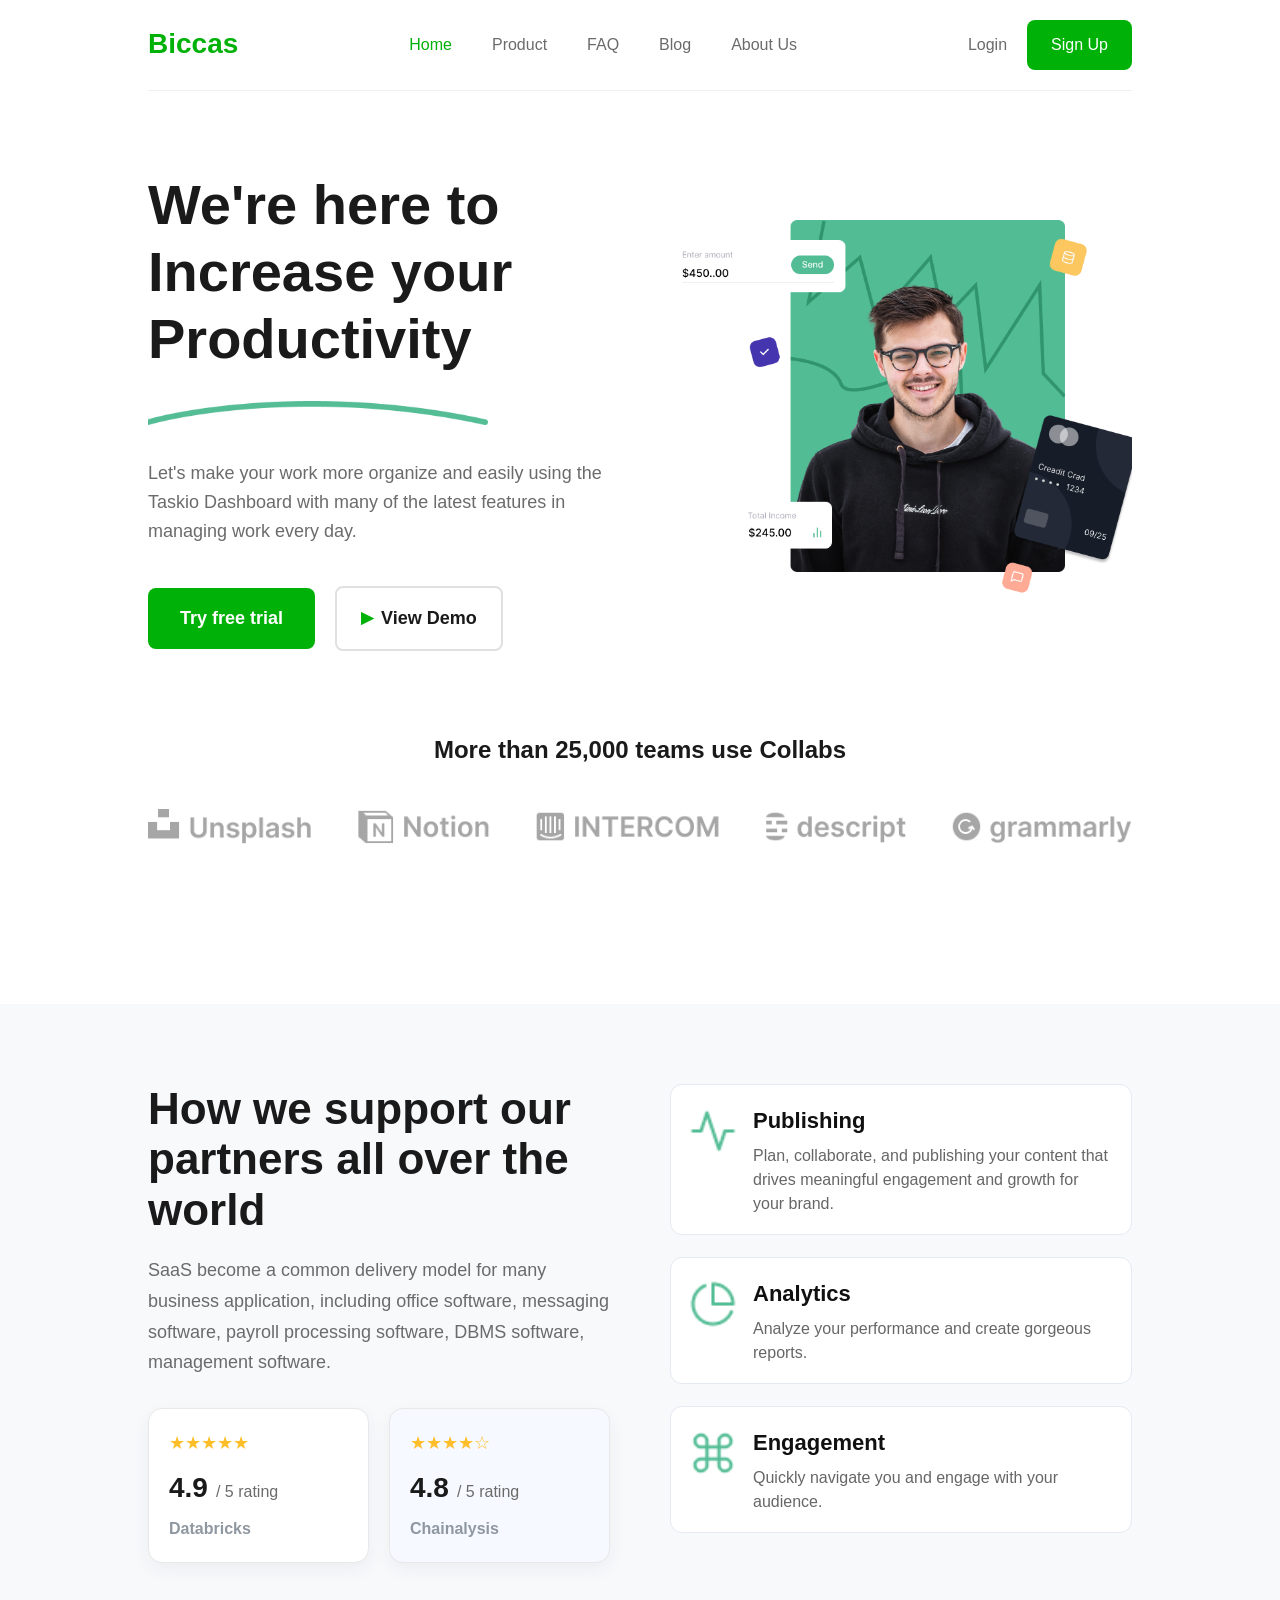
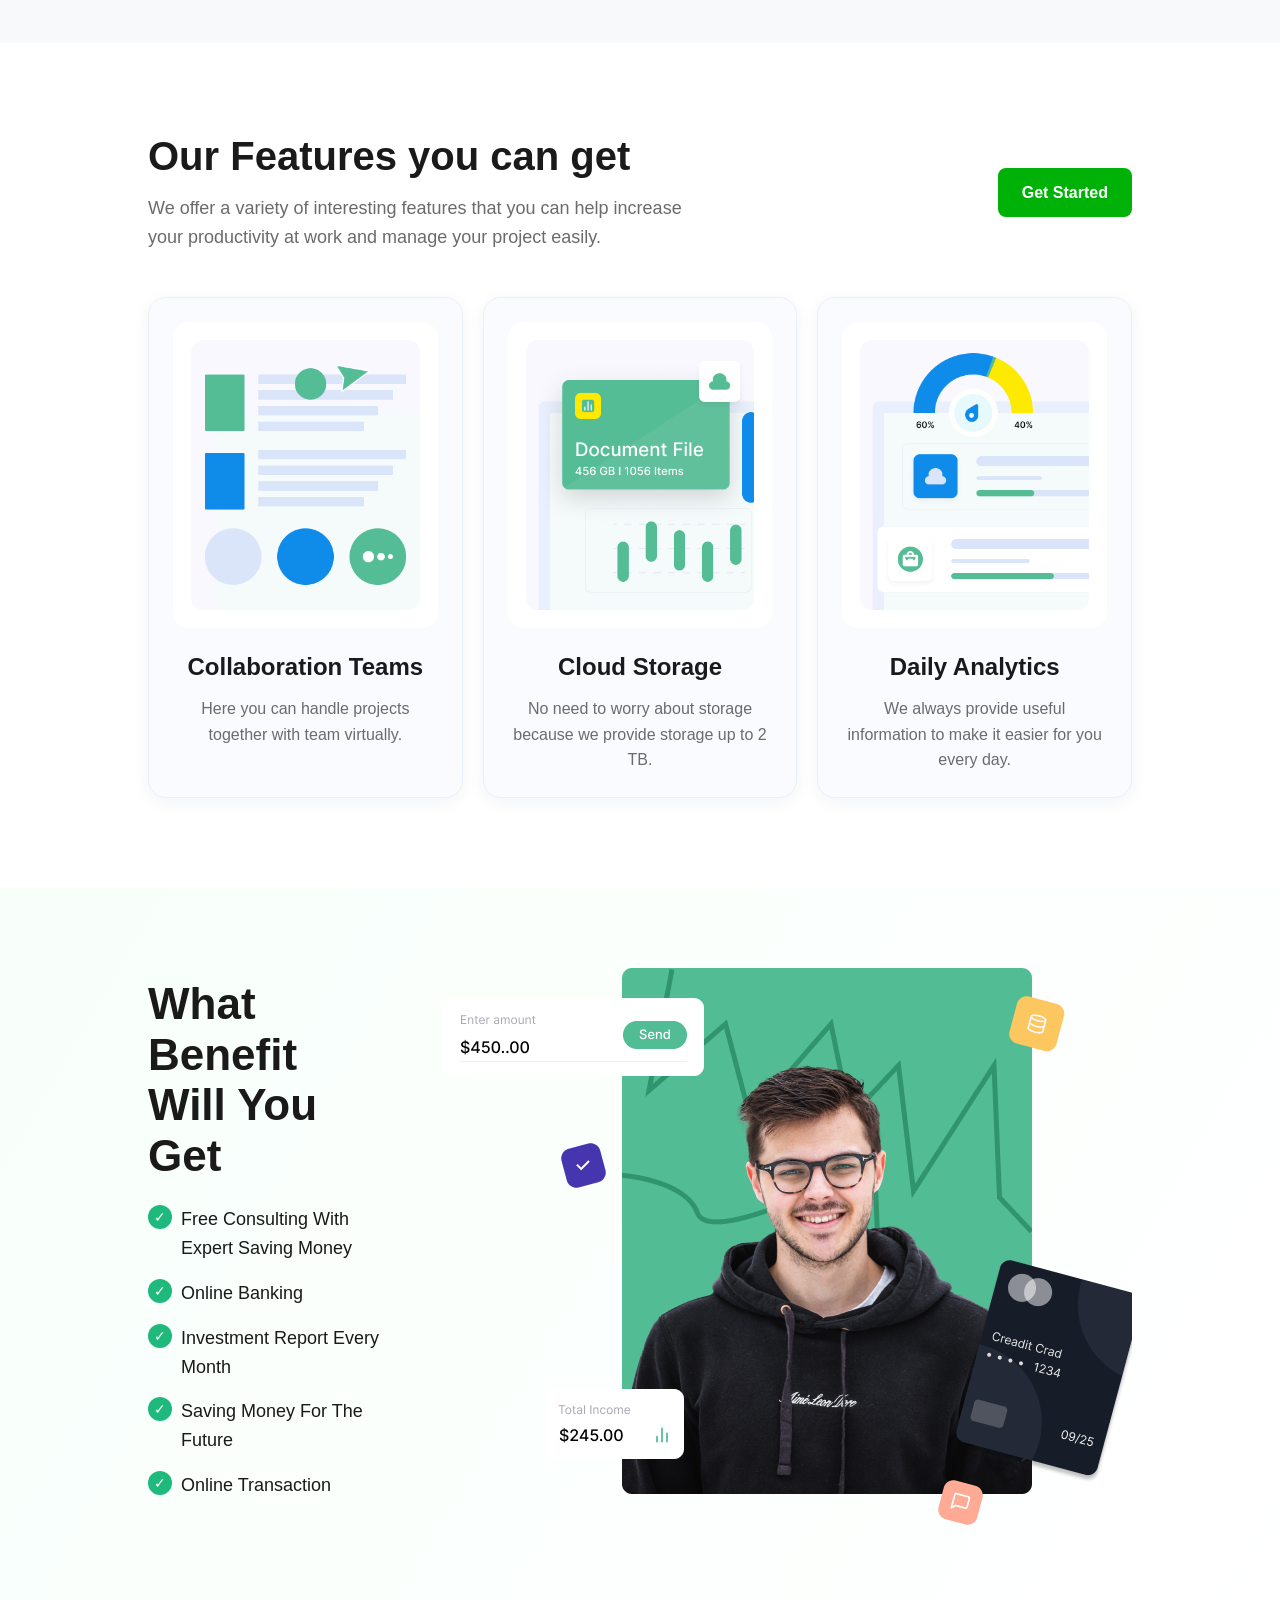
==== day2/index.html @ fb88fa59 "benefits section" ====
<!DOCTYPE html>
<html lang="en">
<head>
    <meta charset="UTF-8">
    <meta name="viewport" content="width=device-width, initial-scale=1.0">
    <title>Biccas - Increase your Productivity</title>
    <link rel="stylesheet" href="styles.css">
    <link rel="icon" type="image/x-icon" href="images/favicon.png">
</head>
<body>
    <div class="container">
        <header class="header">
                <div class="nav-container">
                    <div class="logo">
                        <span class="logo-text">Biccas</span>
                    </div>
                    <nav class="nav-menu">
                        <a href="#" class="nav-link active">Home</a>
                        <a href="#" class="nav-link">Product</a>
                        <a href="#" class="nav-link">FAQ</a>
                        <a href="#" class="nav-link">Blog</a>
                        <a href="#" class="nav-link">About Us</a>
                    </nav>
                    <div class="nav-actions">
                        <a href="#" class="btn-login">Login</a>
                        <a href="#" class="btn-signup">Sign Up</a>
                    </div>
                </div>
        </header>

        <section class="hero">
                <div class="hero-content">
                    <div class="hero-left">
                        <h1>
                            We're here to Increase your Productivity
                            <img src="images/line.png" alt="Curved line" class="curved-line">
                        </h1>
                        <p>Let's make your work more organize and easily using the Taskio Dashboard with many of the latest features in managing work every day.</p>
                        
                        <div class="hero-actions">
                            <a href="#" class="btn-primary">Try free trial</a>
                            <a href="#" class="btn-secondary">
                                <span class="play-icon">▶</span>
                                View Demo
                            </a>
                        </div>
                    </div>
                    <div class="hero-right">
                        <div class="hero-illustration">
                            <img src="images/card.png" alt="Dashboard illustration" class="main-illustration">
                        </div>
                    </div>
                </div>

                <div class="collabs">
                    <h2 class="logos-title">More than 25,000 teams use Collabs</h2>
                    <img src="images/Logos.png" alt="Unsplash">
                </div>
        </section>
    </div>

    <section class="support">

        <div class="container">
             
            <div class="support-content">
                <div class="support-left">
                    <h2>How we support our partners all over the world</h2>
                    <p>SaaS become a common delivery model for many business application, including office software, messaging software, payroll processing software, DBMS software, management software.</p>

                    <div class="support-ratings">
                        <div class="rating-card">
                            <div class="rating-stars">★★★★★</div>
                            <div class="rating-info">
                                <span class="rating-score">4.9</span>
                                <span class="rating-text">/ 5 rating</span>
                            </div>
                            <div class="rating-company">databricks</div>
                        </div>
                        <div class="rating-card rating-card-secondary">
                            <div class="rating-stars">★★★★☆</div>
                            <div class="rating-info">
                                <span class="rating-score">4.8</span>
                                <span class="rating-text">/ 5 rating</span>
                            </div>
                            <div class="rating-company">Chainalysis</div>
                        </div>
                    </div>
                </div>
                <div class="support-right">
                    <div class="feature-item">
                        <img src="images/publishing.png" alt="Publishing icon" class="feature-icon">
                        <div>
                            <h3>Publishing</h3>
                            <p>Plan, collaborate, and publishing your content that drives meaningful engagement and growth for your brand.</p>
                        </div>
                    </div>
                    <div class="feature-item">
                        <img src="images/analytics.png" alt="Analytics icon" class="feature-icon">
                        <div>
                            <h3>Analytics</h3>
                            <p>Analyze your performance and create gorgeous reports.</p>
                        </div>
                    </div>
                    <div class="feature-item">
                        <img src="images/engagement.png" alt="Engagement icon" class="feature-icon">
                        <div>
                            <h3>Engagement</h3>
                            <p>Quickly navigate you and engage with your audience.</p>
                        </div>
                    </div>
                </div>
            </div>

        </div>
    </section>

    <section class="features">
        <div class="container">
            <div class="features-header">
                <div>
                    <h2>Our Features you can get</h2>
                    <p>We offer a variety of interesting features that you can help increase your productivity at work and manage your project easily.</p>
                </div>
                <a href="#" class="btn-primary btn-small">Get Started</a>
            </div>

            <div class="features-grid">
                <div class="feature-card">
                    <div class="feature-image">
                        <img src="images/collaboration-teams.png" alt="Collaboration Teams" />
                    </div>
                    <h3>Collaboration Teams</h3>
                    <p>Here you can handle projects together with team virtually.</p>
                </div>
                <div class="feature-card">
                    <div class="feature-image">
                        <img src="images/cloud-storage.png" alt="Cloud Storage" />
                    </div>
                    <h3>Cloud Storage</h3>
                    <p>No need to worry about storage because we provide storage up to 2 TB.</p>
                </div>
                <div class="feature-card">
                    <div class="feature-image">
                        <img src="images/daily-analytics.png" alt="Daily Analytics" />
                    </div>
                    <h3>Daily Analytics</h3>
                    <p>We always provide useful information to make it easier for you every day.</p>
                </div>
            </div>
        </div>
    </section>

    <section class="benefits">
        <div class="container">
            <div class="benefits-content">
                <div class="benefits-left">
                    <h2>What Benefit Will You Get</h2>
                    <ul class="benefits-list">
                        <li>Free Consulting With Expert Saving Money</li>
                        <li>Online Banking</li>
                        <li>Investment Report Every Month</li>
                        <li>Saving Money For The Future</li>
                        <li>Online Transaction</li>
                    </ul>
                </div>
                
                <img class="main-illustration" src="images/card.png" alt="Benefit image card" class="benefits-image">
                
                <!-- <div class="benefits-right">
                    <div class="benefits-image-wrap">
                        <div class="chip chip-profile">
                            <span class="chip-avatar"></span>
                            <div>
                                <strong>Amanda Young</strong>
                                <small>Expert Saving Money</small>
                            </div>
                        </div>
                        <div class="chip chip-income">
                            <div>
                                <small>Total Income</small>
                                <strong>$245.00</strong>
                            </div>
                        </div>
                        <div class="chip chip-status">
                            <span>✓</span> Money Transfer Successfull
                        </div>
                    </div>
                </div> -->
            </div>
        </div>
    </section>

</body>
</html>
---- day2/styles.css ----
/* Reset and Base Styles */
* {
    margin: 0;
    padding: 0;
    box-sizing: border-box;
}

body {
    font-family: -apple-system, BlinkMacSystemFont, 'Segoe UI', Roboto, Oxygen, Ubuntu, Cantarell, sans-serif;
    line-height: 1.6;
    color: #1a1a1a;
    background-color: #ffffff;
}

.container {
    max-width: 80%;
    margin: 0 auto;
    padding: 0 20px;
}

/* Header Styles */
.header {
    background: #ffffff;
    padding: 20px 0;
    border-bottom: 1px solid #f0f0f0;
}

.nav-container {
    display: flex;
    justify-content: space-between;
    align-items: center;
}

.logo-text {
    font-size: 28px;
    font-weight: 700;
    color: #00b207;
}

.nav-menu {
    display: flex;
    gap: 40px;
}

.nav-link {
    text-decoration: none;
    color: #6b6b6b;
    font-size: 16px;
    font-weight: 500;
    transition: color 0.3s ease;
}

.nav-link:hover,
.nav-link.active {
    color: #00b207;
}

.nav-actions {
    display: flex;
    align-items: center;
    gap: 20px;
}

.btn-login {
    text-decoration: none;
    color: #6b6b6b;
    font-size: 16px;
    font-weight: 500;
    transition: color 0.3s ease;
}

.btn-login:hover {
    color: #1a1a1a;
}

.btn-signup {
    display: inline-block;
    padding: 12px 24px;
    background: #00b207;
    color: #ffffff;
    text-decoration: none;
    border-radius: 8px;
    font-size: 16px;
    font-weight: 500;
    transition: background-color 0.3s ease;
}

.btn-signup:hover {
    background: #00a006;
}

.hero {
    padding: 80px 0;
}

.hero-content {
    display: flex;
    align-items: center;
    gap: 60px;
}

.hero-left {
    flex: 1;
    max-width: 540px;
}

.hero-left h1 {
    font-size: 56px;
    font-weight: 700;
    line-height: 1.2;
    margin-bottom: 20px;
}

.hero-left h1 img {
    width: 340px;
}

.hero-left p {
    font-size: 18px;
    line-height: 1.6;
    color: #6b6b6b;
    margin-bottom: 40px;
}

.hero-actions {
    display: flex;
    gap: 20px;
    align-items: center;
}

.btn-primary {
    display: inline-block;
    padding: 16px 32px;
    background: #00b207;
    color: #ffffff;
    text-decoration: none;
    border-radius: 8px;
    font-size: 18px;
    font-weight: 600;
    transition: background-color 0.3s ease;
}

.btn-primary:hover {
    background: #00a006;
}

.btn-secondary {
    display: inline-flex;
    align-items: center;
    gap: 8px;
    padding: 16px 24px;
    background: transparent;
    color: #1a1a1a;
    text-decoration: none;
    border: 2px solid #e0e0e0;
    border-radius: 8px;
    font-size: 18px;
    font-weight: 600;
    transition: all 0.3s ease;
}

.btn-secondary:hover {
    border-color: #1a1a1a;
    background: #f8f8f8;
}

.play-icon {
    font-size: 16px;
    color: #00b207;
}

.hero-right {
    flex: 1;
    display: flex;
    justify-content: center;
}

.hero-illustration {
    position: relative;
    max-width: 100%;
}

.main-illustration {
    max-width: 100%;
    height: auto;
}

.collabs {
    margin: 80px 0;
    text-align: center;
}

.collabs img {
    display: flex;
    align-items: center;
    width: 100%;
    margin-top: 2.5rem;
}

.support {
    padding: 80px 0;
    background: #f8f9fb;
}

.support-content {
    display: flex;
    gap: 60px;
    align-items: flex-start;
}

.support-left {
    flex: 1;
    max-width: 520px;
}

.support-left h2 {
    font-size: 44px;
    font-weight: 700;
    line-height: 1.15;
    margin-bottom: 20px;
}

.support-left p {
    font-size: 18px;
    color: #6b6b6b;
    line-height: 1.7;
    margin-bottom: 30px;
}

.support-ratings {
    display: flex;
    gap: 20px;
}

.rating-card {
    background: #ffffff;
    border: 1px solid #e8e8e8;
    border-radius: 14px;
    padding: 20px;
    box-shadow: 0 6px 18px rgba(28, 45, 64, 0.06);
    width: 100%;
}

.rating-card-secondary {
    background: #f6f9ff;
}

.rating-stars {
    margin-bottom: 8px;
    font-size: 18px;
    color: #ffbe2a;
}

.rating-info {
    display: flex;
    gap: 8px;
    align-items: baseline;
    margin-bottom: 6px;
}

.rating-score {
    font-size: 28px;
    font-weight: 700;
}

.rating-text {
    font-size: 16px;
    color: #6b6b6b;
}

.rating-company {
    font-size: 16px;
    font-weight: 700;
    color: #8f97a0;
    text-transform: capitalize;
}

.support-right {
    flex: 1;
}

.features {
    padding: 90px 0;
    background: #ffffff;
}

.features-header {
    display: flex;
    align-items: center;
    justify-content: space-between;
    gap: 30px;
    margin-bottom: 45px;
}

.features-header h2 {
    font-size: 40px;
    font-weight: 700;
    line-height: 1.15;
    margin: 0 0 15px;
}

.features-header p {
    color: #6b6b6b;
    font-size: 18px;
    line-height: 1.6;
    max-width: 560px;
    margin: 0;
}

.btn-small {
    padding: 12px 24px;
    font-size: 16px;
}

.features-grid {
    display: grid;
    grid-template-columns: repeat(3, minmax(0, 1fr));
    gap: 20px;
}

.feature-card {
    background: #f9fbff;
    border: 1px solid #eaf0f9;
    border-radius: 18px;
    padding: 24px;
    text-align: center;
    box-shadow: 0 4px 16px rgba(19, 52, 98, 0.06);
}

.feature-image {
    background: #ffffff;
    border-radius: 16px;
    padding: 18px;
    margin-bottom: 20px;
}

.feature-image img {
    width: 100%;
    height: auto;
    display: block;
}

.feature-card h3 {
    font-size: 24px;
    margin-bottom: 10px;
    color: #1a1a1a;
}

.feature-card p {
    font-size: 16px;
    color: #6b6b6b;
    line-height: 1.6;
}

.feature-item {
    display: flex;
    gap: 16px;
    align-items: flex-start;
    margin-bottom: 22px;
    background: #ffffff;
    border: 1px solid #e5e9f1;
    border-radius: 12px;
    padding: 18px;
}

.feature-icon {
    width: 48px;
    height: 48px;
    object-fit: contain;
    margin-top: 4px;
}

@media (max-width: 1024px) {
    .hero-content,
    .support-content {
        flex-wrap: wrap;
    }

    .features-header,
    .support-ratings,
    .features-grid {
        grid-template-columns: 1fr;
        display: block;
    }

    .features-header {
        align-items: flex-start;
    }

    .features-grid {
        display: grid;
        grid-template-columns: 1fr;
    }

    .container {
        max-width: 90%;
    }
}

.benefits {
    padding: 80px 0;
    background: linear-gradient(120deg, #f8fffb 0%, #ffffff 100%);
}

.benefits-content {
    display: flex;
    gap: 60px;
    align-items: center;
}

.benefits-left {
    flex: 1;
    max-width: 840px;
}

.benefits-left h2 {
    font-size: 44px;
    font-weight: 700;
    line-height: 1.15;
    margin-bottom: 24px;
}

.benefits-list {
    list-style: none;
    counter-reset: benefits;
}

.benefits-list li {
    position: relative;
    margin-bottom: 16px;
    padding-left: 33px;
    font-size: 18px;
    color: #1a1a1a;
}

.benefits-list li:before {
    content: "\2713";
    position: absolute;
    left: 0;
    top: 0;
    width: 24px;
    height: 24px;
    background: #20b97d;
    color: #fff;
    border-radius: 50%;
    display: grid;
    place-items: center;
    font-size: 14px;
}

.benefits-right {
    flex: 1;
}

.benefits-image-wrap {
    position: relative;
    border-radius: 24px;
    overflow: hidden;
    box-shadow: 0 14px 35px rgba(17, 67, 86, 0.15);
}

.benefits-image {
    width: 100%;
    display: block;
}

.chip {
    position: absolute;
    background: #ffffff;
    border-radius: 14px;
    box-shadow: 0 9px 20px rgba(59, 78, 107, 0.12);
    padding: 10px 14px;
    display: flex;
    align-items: center;
    gap: 10px;
    font-size: 14px;
    color: #1a1a1a;
}

.chip-profile {
    top: 16px;
    left: 28px;
}

.chip-profile .chip-avatar {
    width: 32px;
    height: 32px;
    border-radius: 50%;
    background: #111;
    border: 2px solid #fff;
}

.chip-profile small {
    color: #6b6b6b;
    display: block;
}

.chip-income {
    top: 18px;
    right: 28px;
    flex-direction: column;
    align-items: flex-start;
}

.chip-income small {
    color: #6b6b6b;
    font-size: 12px;
}

.chip-status {
    bottom: 18px;
    left: 28px;
    background: #ffffff;
    color: #0f7f43;
    font-weight: 600;
    padding: 10px 14px;
    border: 1px solid #d7efe4;
}

.chip-status span {
    width: 18px;
    height: 18px;
    border-radius: 50%;
    background: #20b97d;
    color: #fff;
    display: inline-flex;
    align-items: center;
    justify-content: center;
    margin-right: 8px;
    font-size: 12px;
}

@media (max-width: 1024px) {
    .hero-content,
    .support-content {
        flex-wrap: wrap;
    }

    .features-header,
    .support-ratings,
    .features-grid {
        grid-template-columns: 1fr;
        display: block;
    }

    .features-header {
        align-items: flex-start;
    }

    .features-grid {
        display: grid;
        grid-template-columns: 1fr;
    }

    .container {
        max-width: 90%;
    }

    .benefits-content {
        flex-wrap: wrap;
    }

    .benefits-right {
        margin-top: 40px;
    }
}

@media (max-width: 768px) {
    .hero-content,
    .support-content,
    .features-grid,
    .benefits-content {
        flex-direction: column;
        grid-template-columns: 1fr;
    }

    .hero-left h1,
    .support-left h2,
    .features-header h2,
    .benefits-left h2 {
        font-size: 30px;
    }

    .hero-left p,
    .support-left p,
    .feature-card p,
    .features-header p,
    .benefits-list li {
        font-size: 16px;
    }

    .features-header {
        flex-direction: column;
        gap: 20px;
    }

    .features-grid {
        gap: 16px;
    }

    .benefits-content {
        gap: 30px;
    }
}


.feature-item h3 {
    margin: 0;
    font-size: 22px;
    color: #101010;
}

.feature-item p {
    margin: 6px 0 0;
    color: #666666;
    font-size: 16px;
    line-height: 1.5;
}
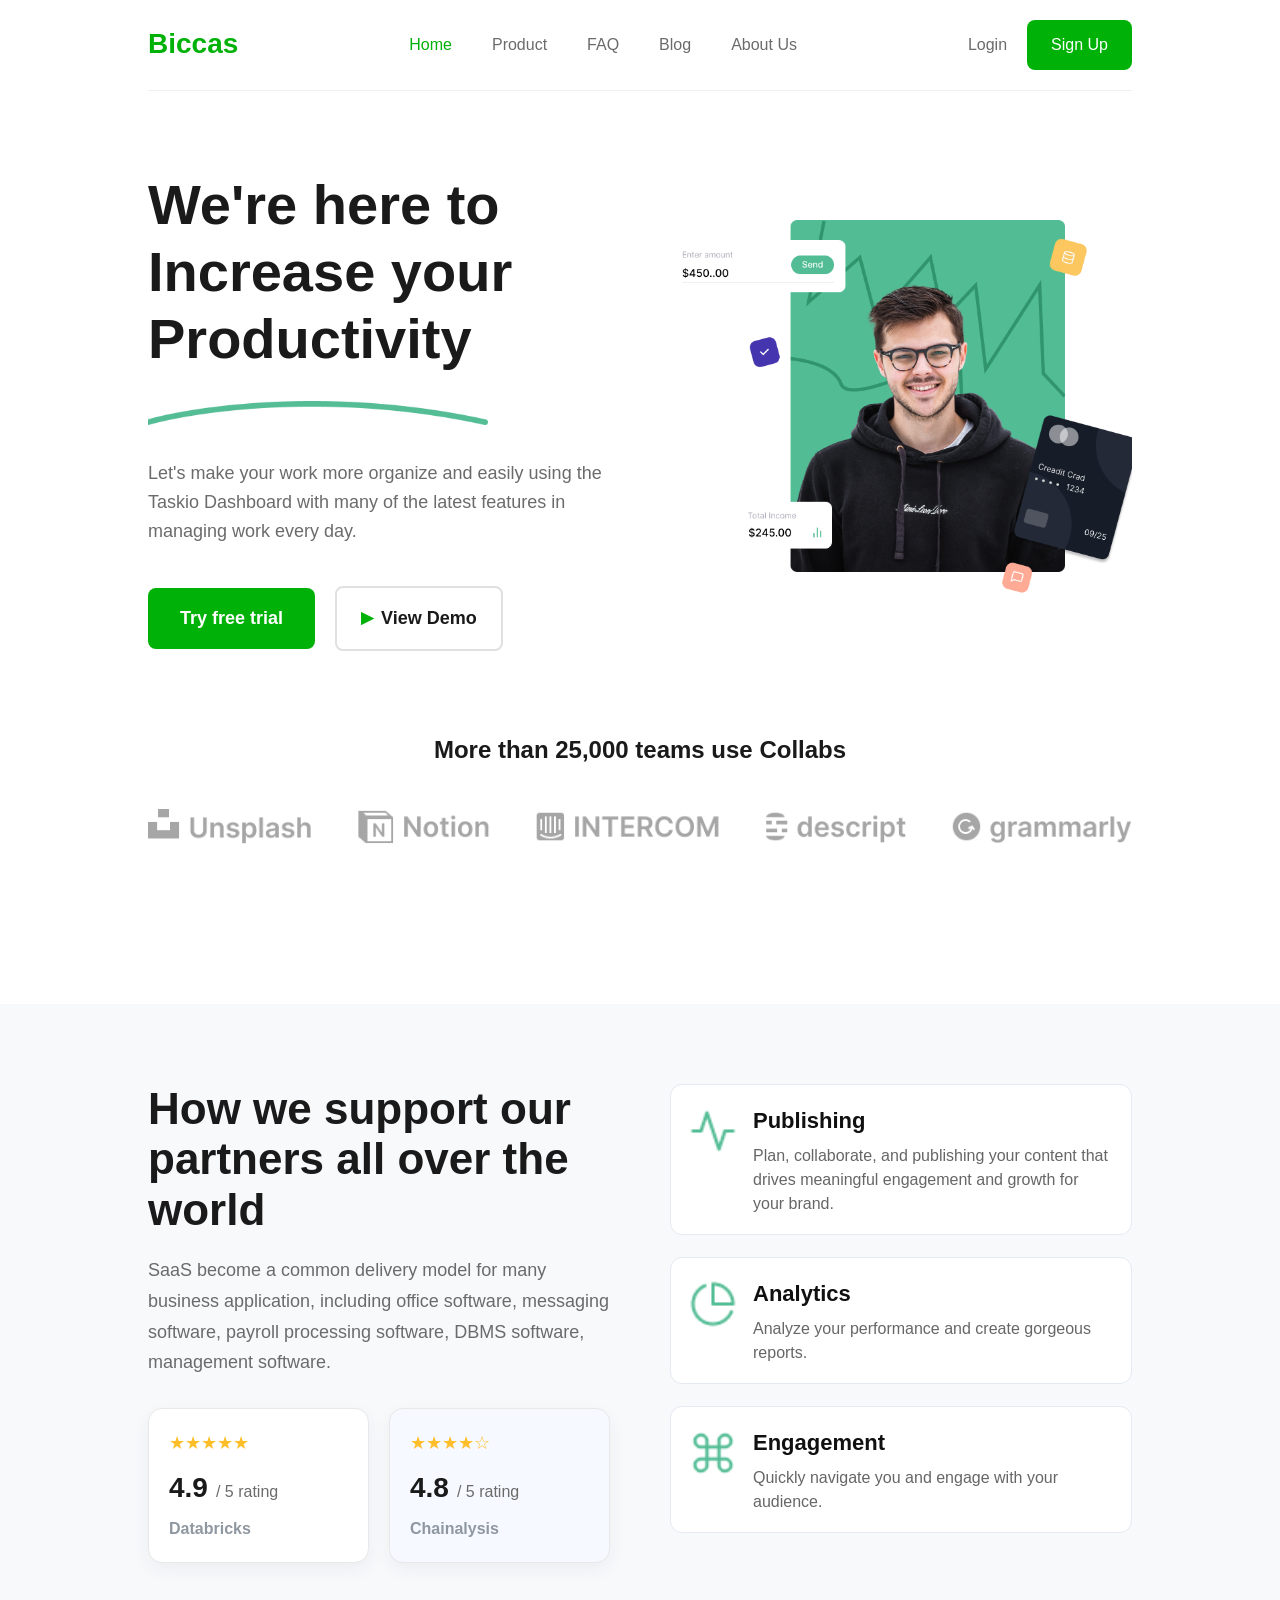
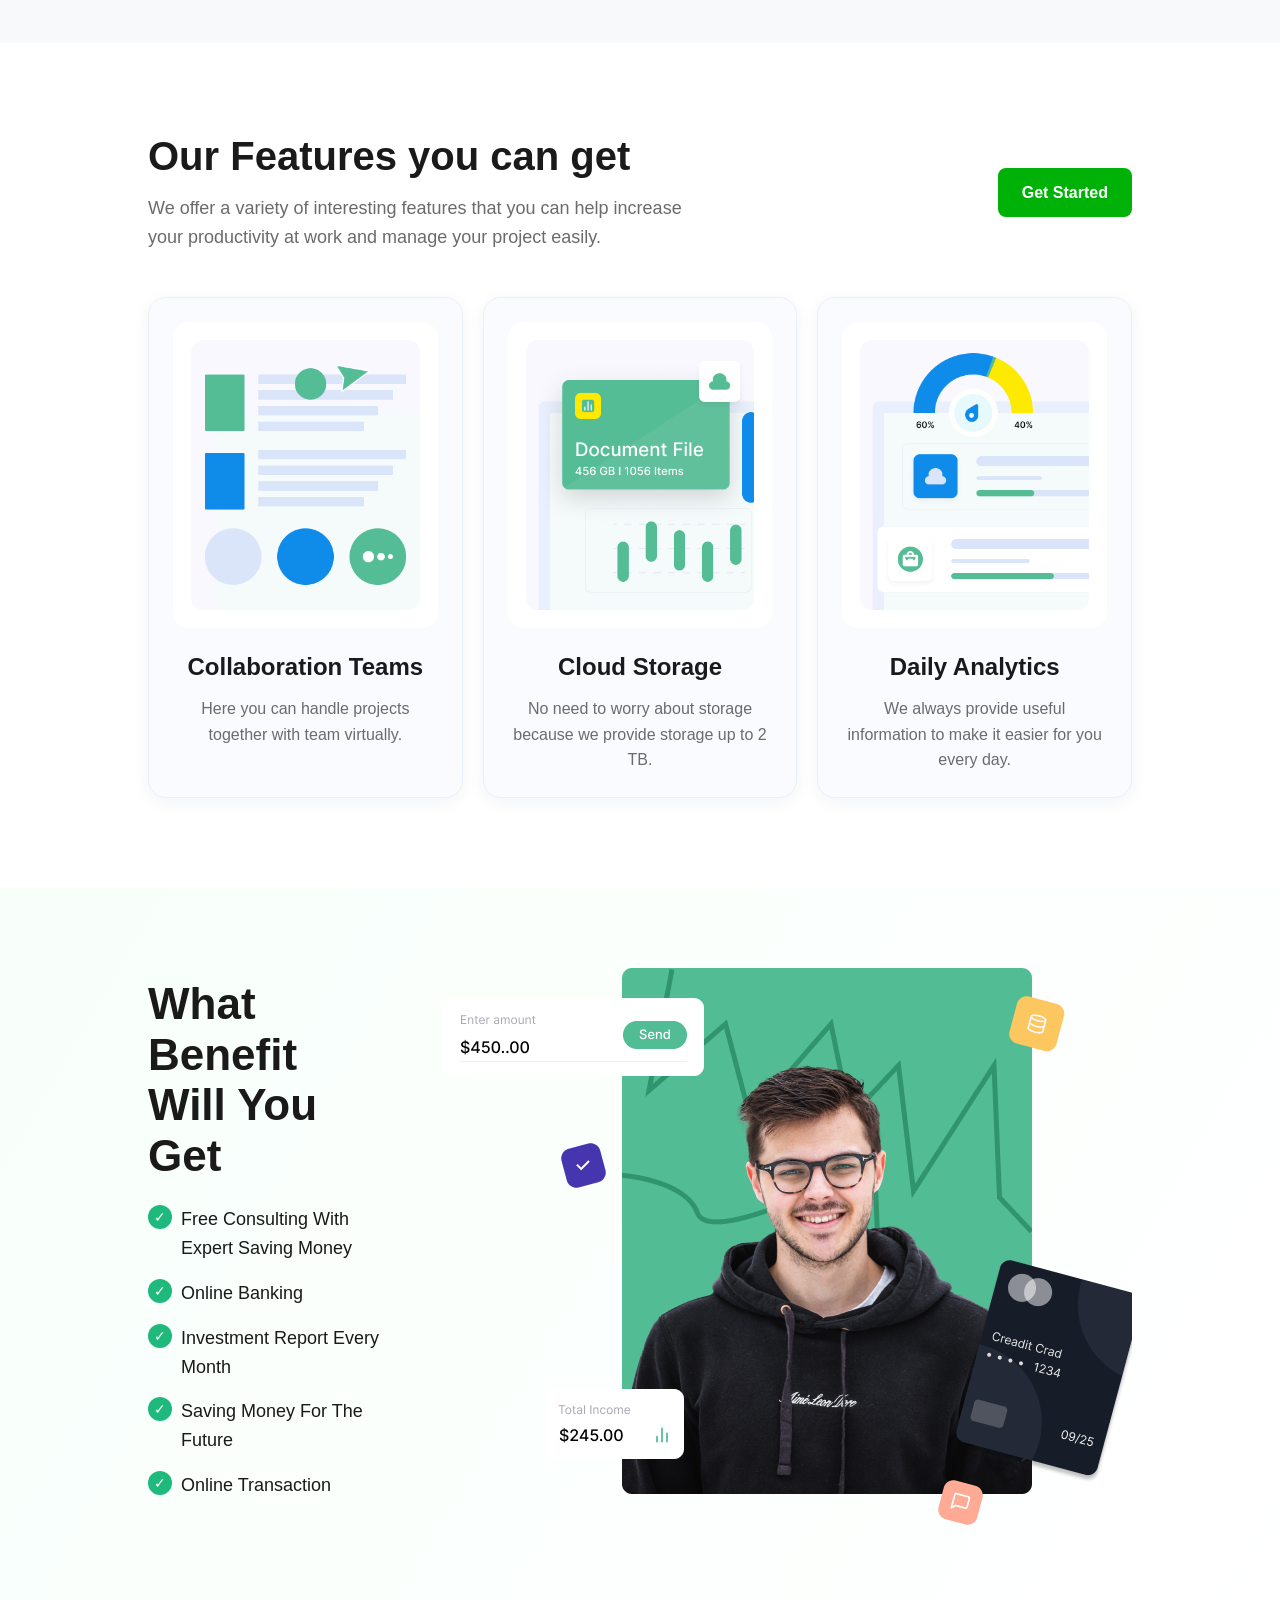
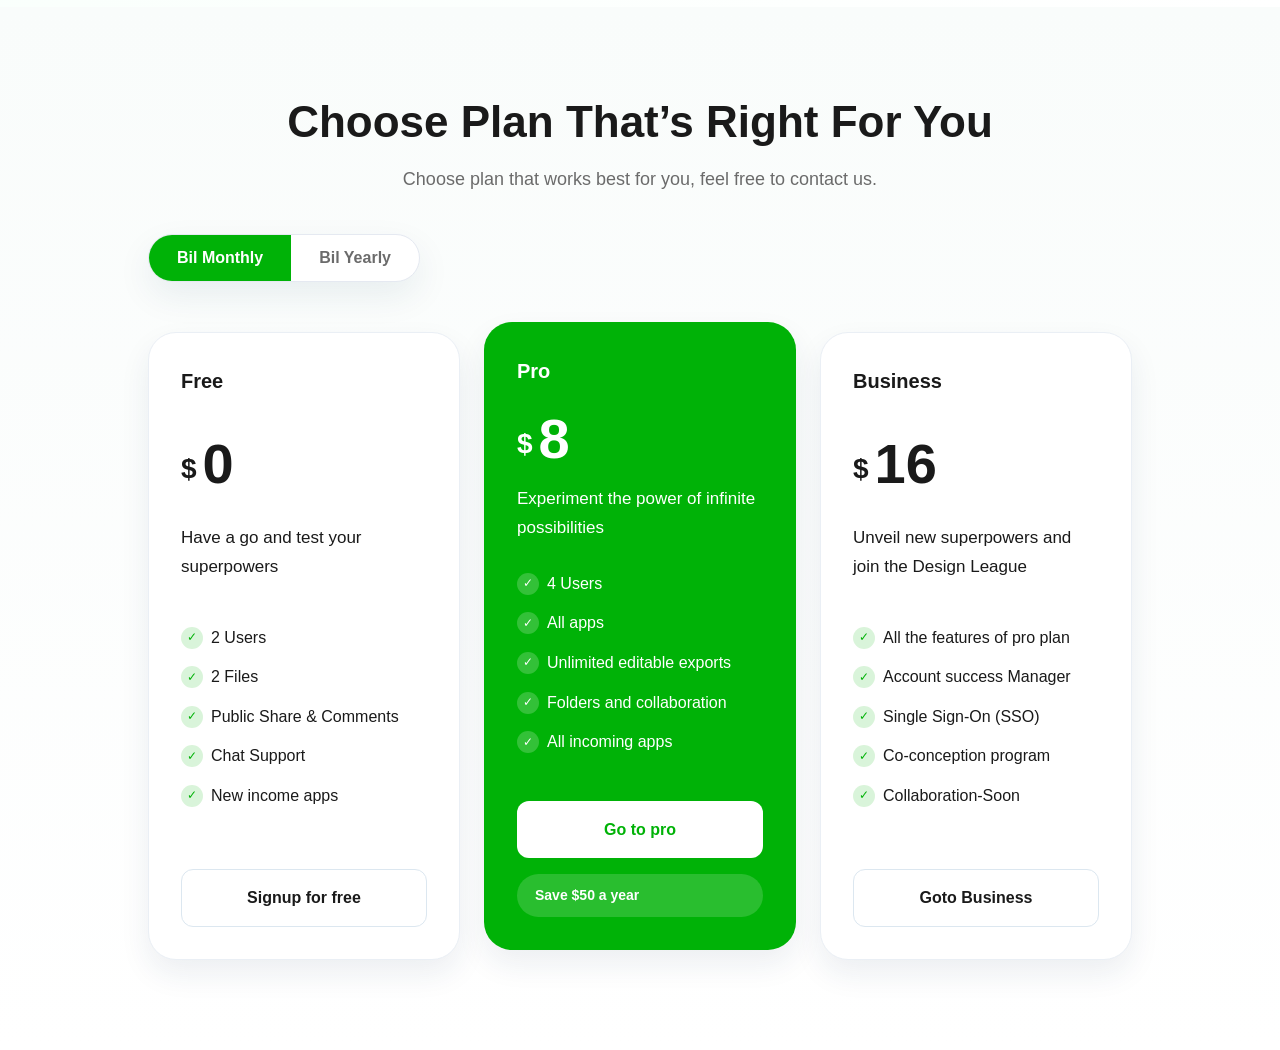
==== commit 44b84847: "add: plans section" ====
--- a/day2/index.html
+++ b/day2/index.html
@@ -191,5 +191,73 @@
         </div>
     </section>
 
+    <section class="pricing">
+        <div class="container">
+            <div class="pricing-head">
+                <h2>Choose Plan That’s Right For You</h2>
+                <p>Choose plan that works best for you, feel free to contact us.</p>
+            </div>
+
+            <div class="pricing-toggle">
+                <button class="toggle-btn active" type="button">Bil Monthly</button>
+                <button class="toggle-btn" type="button">Bil Yearly</button>
+            </div>
+
+            <div class="pricing-grid">
+                <article class="plan-card">
+                    <div class="plan-type">Free</div>
+                    <div class="plan-price">
+                        <span class="currency">$</span>
+                        <span class="amount">0</span>
+                    </div>
+                    <p class="plan-description">Have a go and test your superpowers</p>
+                    <ul class="plan-list">
+                        <li>2 Users</li>
+                        <li>2 Files</li>
+                        <li>Public Share & Comments</li>
+                        <li>Chat Support</li>
+                        <li>New income apps</li>
+                    </ul>
+                    <a href="#" class="btn-plan">Signup for free</a>
+                </article>
+
+                <article class="plan-card featured">
+                    <div class="plan-type">Pro</div>
+                    <div class="plan-price">
+                        <span class="currency">$</span>
+                        <span class="amount">8</span>
+                    </div>
+                    <p class="plan-description">Experiment the power of infinite possibilities</p>
+                    <ul class="plan-list">
+                        <li>4 Users</li>
+                        <li>All apps</li>
+                        <li>Unlimited editable exports</li>
+                        <li>Folders and collaboration</li>
+                        <li>All incoming apps</li>
+                    </ul>
+                    <a href="#" class="btn-plan btn-plan-solid">Go to pro</a>
+                    <span class="plan-badge">Save $50 a year</span>
+                </article>
+
+                <article class="plan-card">
+                    <div class="plan-type">Business</div>
+                    <div class="plan-price">
+                        <span class="currency">$</span>
+                        <span class="amount">16</span>
+                    </div>
+                    <p class="plan-description">Unveil new superpowers and join the Design League</p>
+                    <ul class="plan-list">
+                        <li>All the features of pro plan</li>
+                        <li>Account success Manager</li>
+                        <li>Single Sign-On (SSO)</li>
+                        <li>Co-conception program</li>
+                        <li>Collaboration-Soon</li>
+                    </ul>
+                    <a href="#" class="btn-plan">Goto Business</a>
+                </article>
+            </div>
+        </div>
+    </section>
+
 </body>
 </html>
--- a/day2/styles.css
+++ b/day2/styles.css
@@ -464,6 +464,219 @@
     display: block;
 }
 
+.pricing {
+    padding: 90px 0;
+    background: linear-gradient(180deg, #f9fcfb 0%, #ffffff 100%);
+}
+
+.pricing-head {
+    text-align: center;
+    max-width: 720px;
+    margin: 0 auto 40px;
+}
+
+.pricing-head h2 {
+    font-size: 44px;
+    font-weight: 700;
+    line-height: 1.15;
+    margin-bottom: 16px;
+}
+
+.pricing-head p {
+    color: #6b6b6b;
+    font-size: 18px;
+    line-height: 1.7;
+}
+
+.pricing-toggle {
+    display: inline-flex;
+    background: #ffffff;
+    border: 1px solid #e5e9f1;
+    border-radius: 999px;
+    overflow: hidden;
+    box-shadow: 0 14px 35px rgba(17, 67, 86, 0.08);
+    margin: 0 auto 50px;
+}
+
+.toggle-btn {
+    padding: 14px 28px;
+    border: none;
+    background: transparent;
+    color: #6b6b6b;
+    font-size: 16px;
+    font-weight: 600;
+    cursor: pointer;
+    transition: color 0.2s ease, background-color 0.2s ease;
+}
+
+.toggle-btn.active {
+    background: #00b207;
+    color: #ffffff;
+}
+
+.pricing-grid {
+    display: grid;
+    grid-template-columns: repeat(3, minmax(0, 1fr));
+    gap: 24px;
+    align-items: stretch;
+}
+
+.plan-card {
+    background: #ffffff;
+    border: 1px solid #eaeff5;
+    border-radius: 28px;
+    padding: 32px;
+    box-shadow: 0 14px 30px rgba(31, 55, 89, 0.08);
+    display: flex;
+    flex-direction: column;
+    justify-content: space-between;
+}
+
+.plan-card.featured {
+    background: #00b207;
+    color: #ffffff;
+    border-color: transparent;
+    transform: translateY(-10px);
+}
+
+.plan-type {
+    font-size: 20px;
+    font-weight: 700;
+    margin-bottom: 24px;
+}
+
+.plan-price {
+    display: flex;
+    align-items: flex-end;
+    gap: 6px;
+    margin-bottom: 18px;
+}
+
+.currency {
+    font-size: 28px;
+    font-weight: 700;
+}
+
+.amount {
+    font-size: 56px;
+    font-weight: 700;
+    line-height: 1;
+}
+
+.plan-description {
+    font-size: 17px;
+    margin-bottom: 28px;
+    color: inherit;
+    line-height: 1.7;
+}
+
+.plan-list {
+    list-style: none;
+    padding: 0;
+    margin: 0 0 32px;
+}
+
+.plan-list li {
+    position: relative;
+    padding-left: 30px;
+    margin-bottom: 14px;
+    font-size: 16px;
+    color: inherit;
+}
+
+.plan-list li:before {
+    content: "\2713";
+    position: absolute;
+    top: 2px;
+    left: 0;
+    width: 22px;
+    height: 22px;
+    border-radius: 50%;
+    display: grid;
+    place-items: center;
+    background: rgba(0, 178, 7, 0.15);
+    color: #00b207;
+    font-size: 12px;
+}
+
+.plan-card.featured .plan-list li:before {
+    background: rgba(255, 255, 255, 0.2);
+    color: #ffffff;
+}
+
+.btn-plan {
+    display: inline-flex;
+    justify-content: center;
+    padding: 15px 28px;
+    border-radius: 12px;
+    border: 1px solid #dce7f0;
+    text-decoration: none;
+    color: #1a1a1a;
+    background: #ffffff;
+    font-weight: 600;
+    transition: transform 0.2s ease, background-color 0.2s ease;
+}
+
+.btn-plan:hover {
+    transform: translateY(-2px);
+}
+
+.btn-plan-solid {
+    background: #ffffff;
+    color: #00b207;
+}
+
+.plan-card.featured .btn-plan {
+    background: #ffffff;
+    color: #00b207;
+    border-color: transparent;
+}
+
+.plan-badge {
+    display: inline-flex;
+    margin-top: 16px;
+    padding: 10px 18px;
+    border-radius: 999px;
+    background: rgba(255, 255, 255, 0.16);
+    color: #ffffff;
+    font-size: 14px;
+    font-weight: 600;
+}
+
+@media (max-width: 1024px) {
+    .pricing-grid {
+        grid-template-columns: 1fr;
+    }
+
+    .pricing-toggle {
+        width: 100%;
+    }
+}
+
+@media (max-width: 768px) {
+    .pricing-head h2 {
+        font-size: 32px;
+    }
+
+    .pricing-toggle {
+        flex-wrap: wrap;
+    }
+
+    .toggle-btn {
+        flex: 1;
+        width: 100%;
+        text-align: center;
+    }
+
+    .pricing-grid {
+        gap: 20px;
+    }
+
+    .plan-card {
+        padding: 28px;
+    }
+}
+
 .chip {
     position: absolute;
     background: #ffffff;
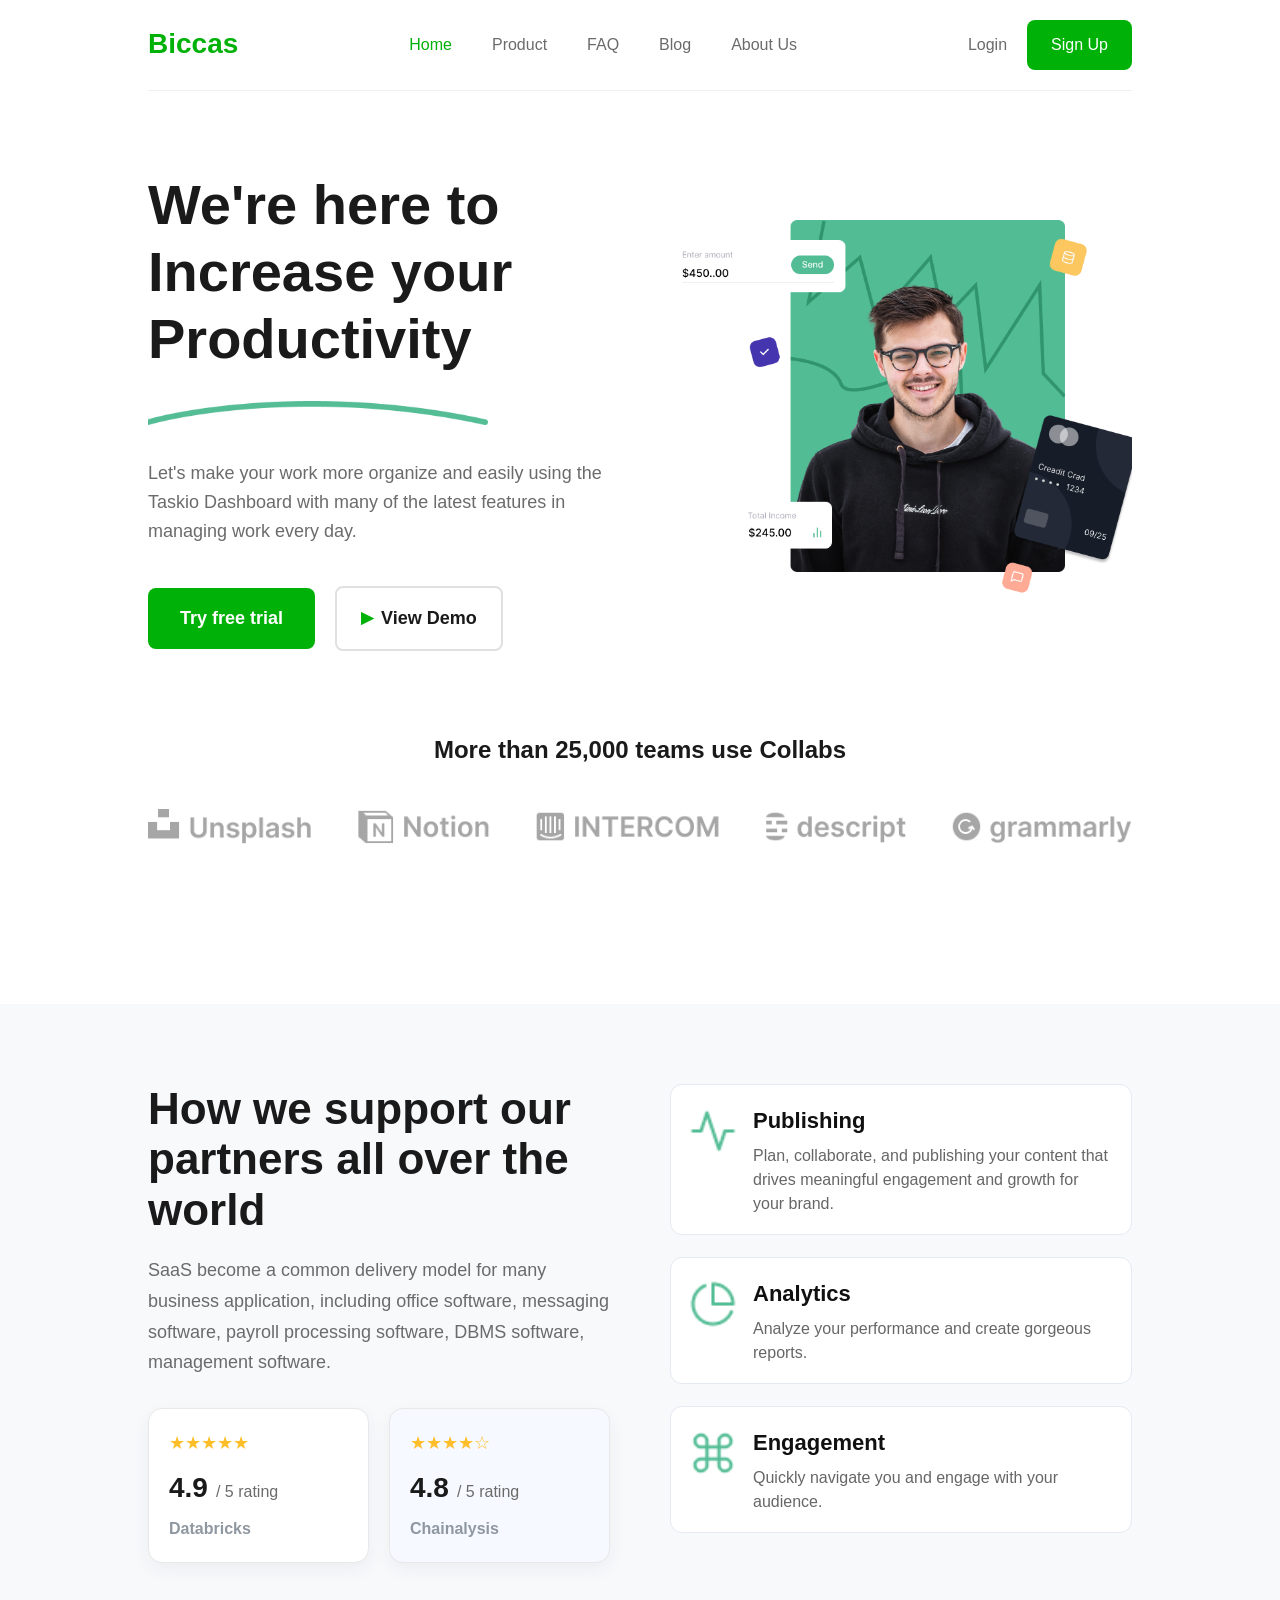
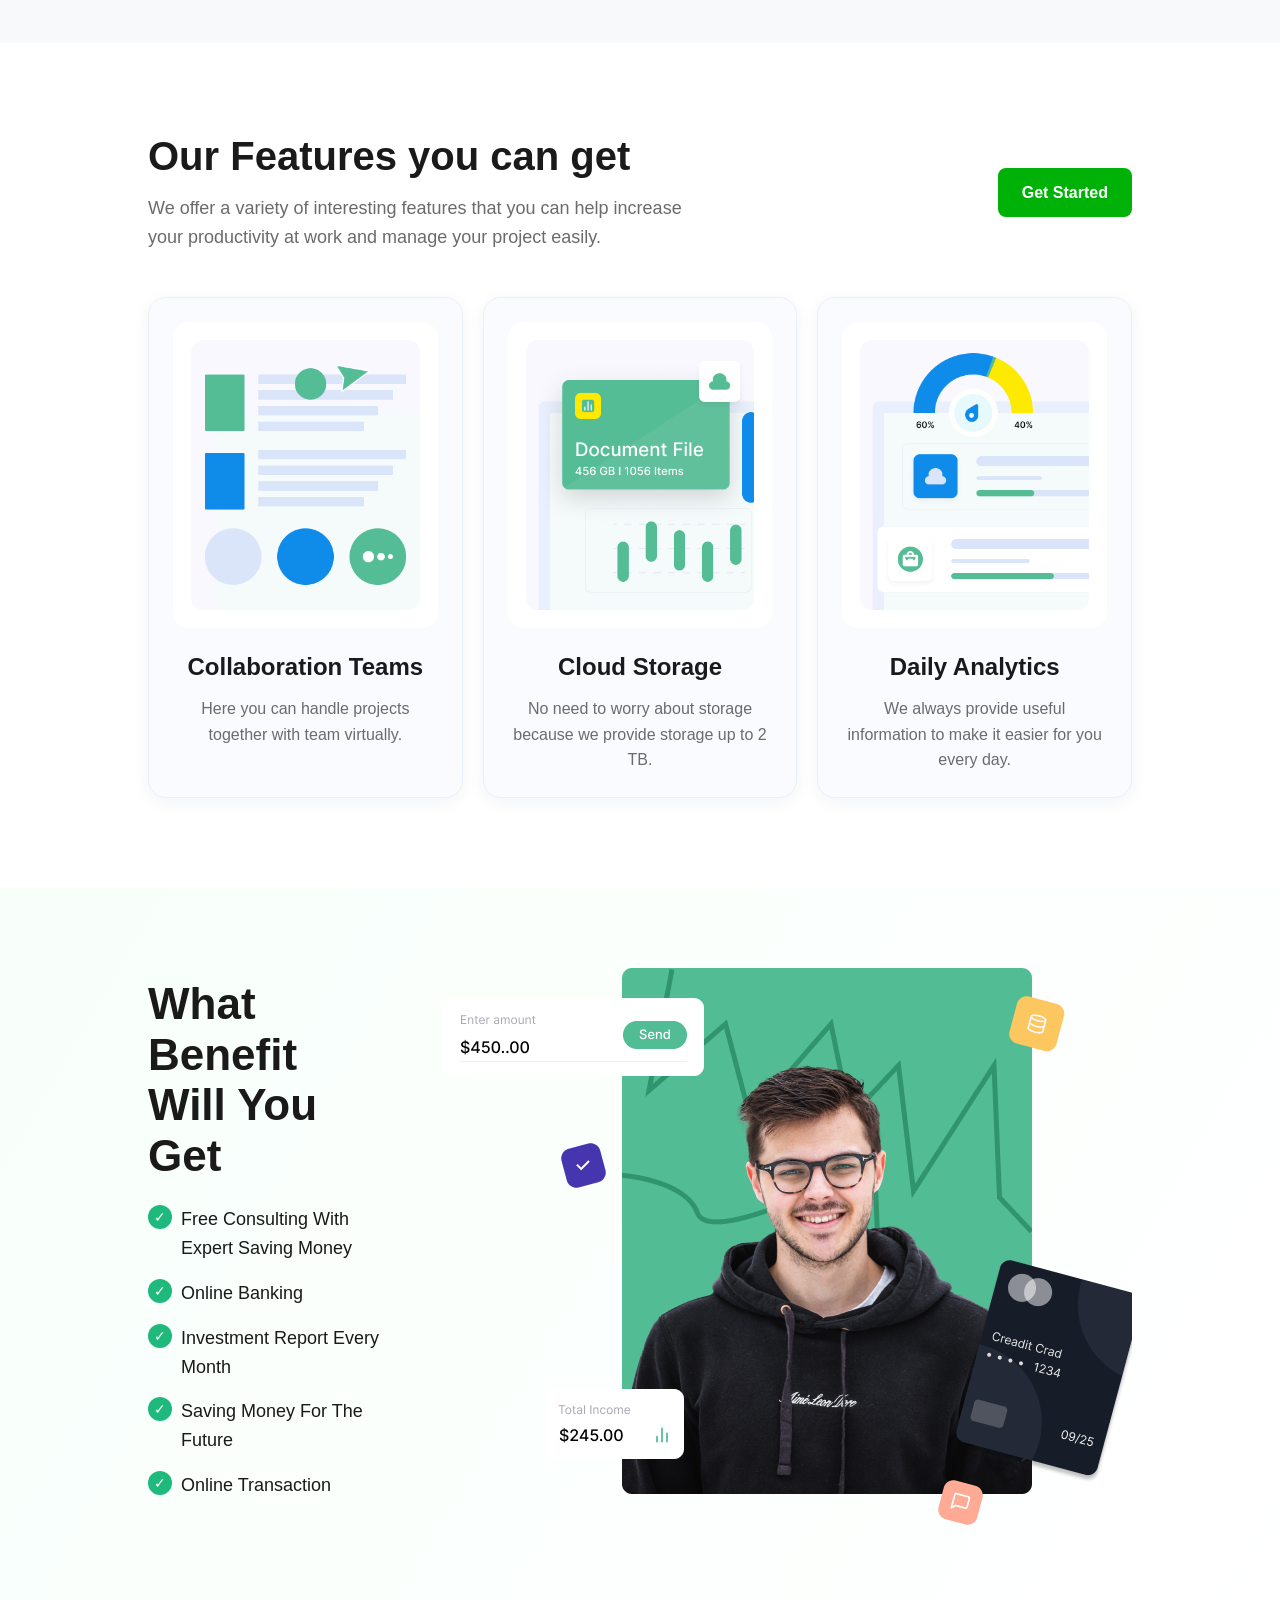
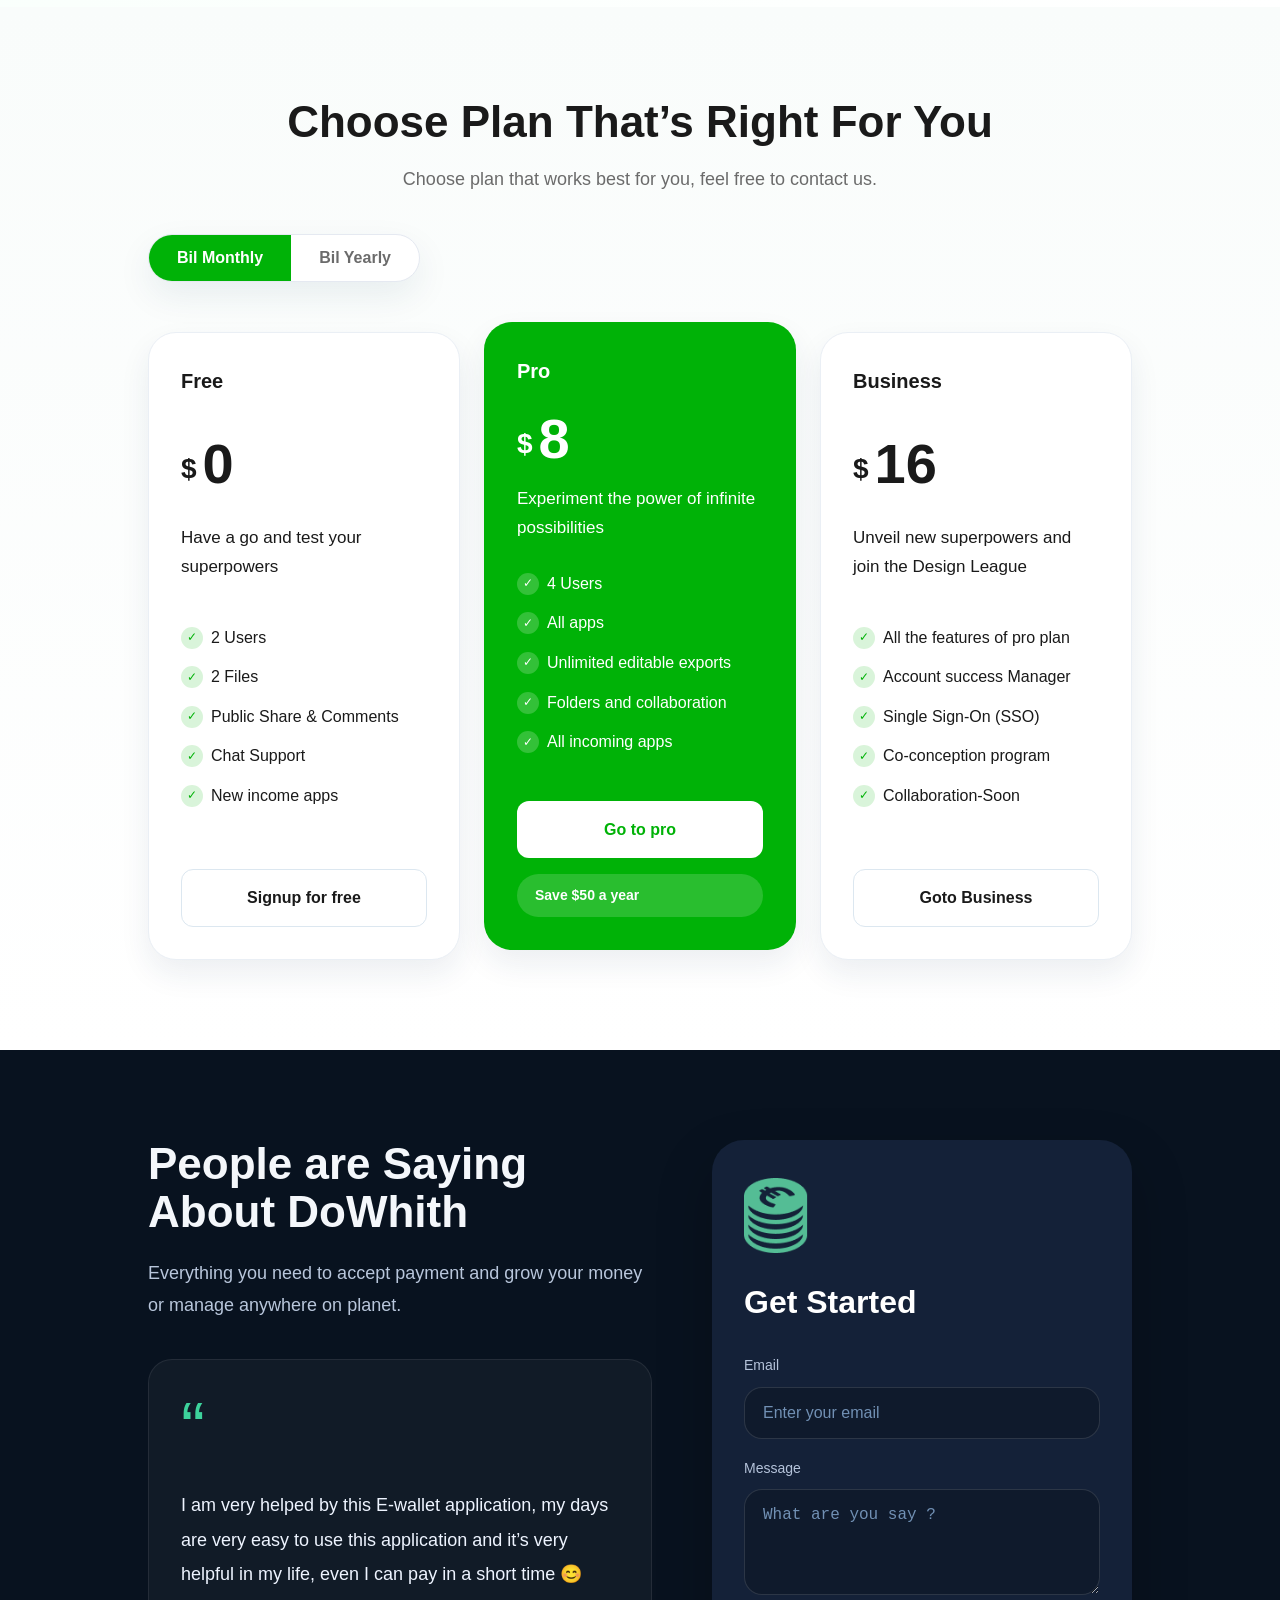
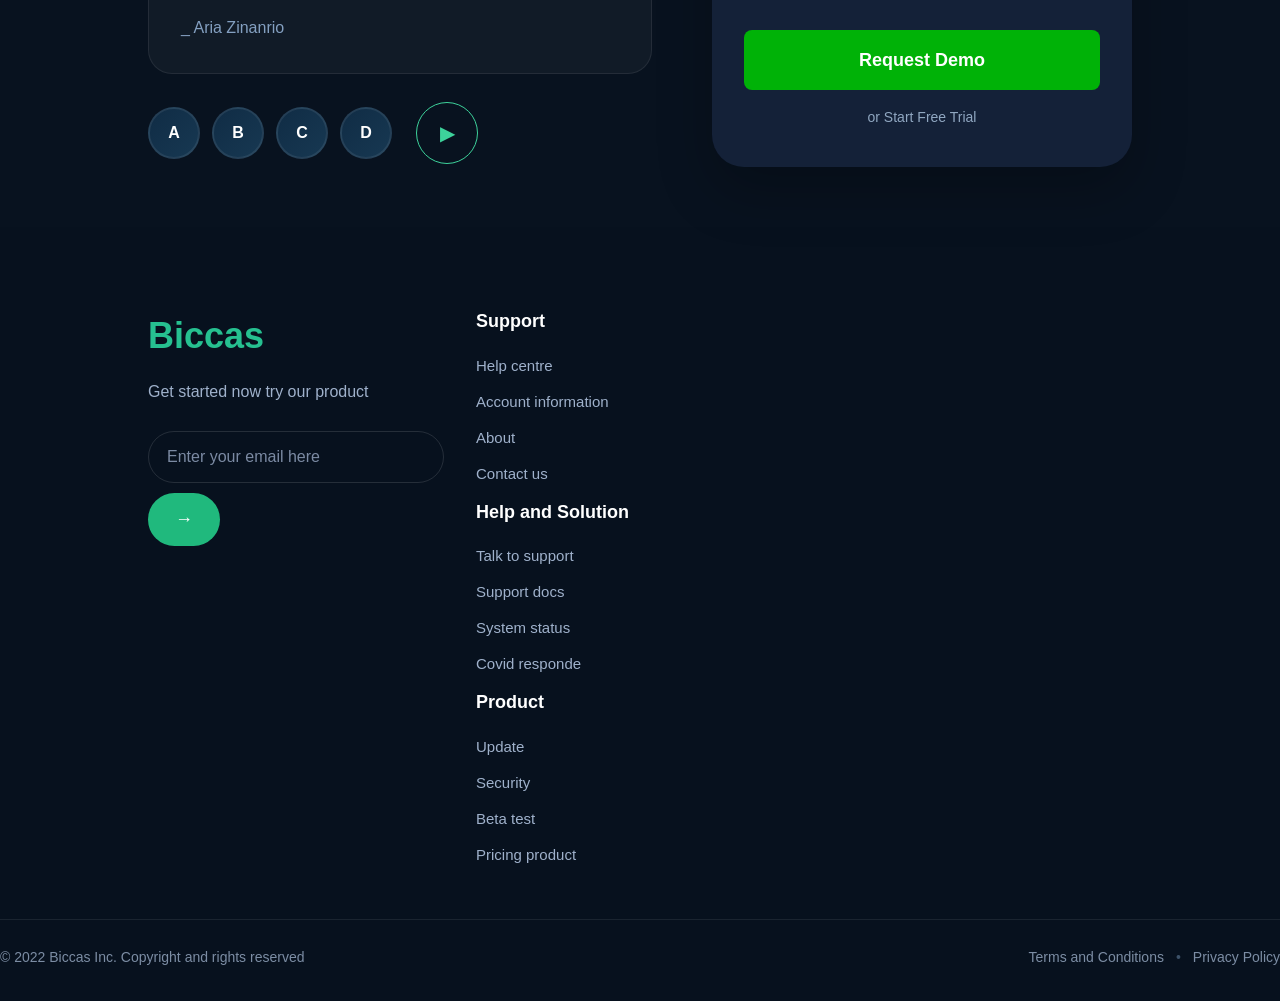
==== commit 2beaccbe: "add: footer" ====
--- a/day2/index.html
+++ b/day2/index.html
@@ -259,5 +259,87 @@
         </div>
     </section>
 
+    <section class="testimonial">
+        <div class="container testimonial-wrap">
+            <div class="testimonial-copy">
+                <h2>People are Saying About DoWhith</h2>
+                <p>Everything you need to accept payment and grow your money or manage anywhere on planet.</p>
+                <div class="testimonial-card">
+                    <div class="quote-icon">“</div>
+                    <p>I am very helped by this E-wallet application, my days are very easy to use this application and it’s very helpful in my life, even I can pay in a short time 😊</p>
+                    <span class="testimonial-author">_ Aria Zinanrio</span>
+                </div>
+                <div class="testimonial-meta">
+                    <div class="avatar-list">
+                        <div class="avatar">A</div>
+                        <div class="avatar">B</div>
+                        <div class="avatar">C</div>
+                        <div class="avatar">D</div>
+                    </div>
+                    <button class="play-circle" type="button">▶</button>
+                </div>
+            </div>
+
+            <aside class="get-started-card">
+                <img src="images/coins.png" alt="Coins" class="get-started-icon">
+                <h3>Get Started</h3>
+                <label class="form-label">
+                    Email
+                    <input type="email" placeholder="Enter your email">
+                </label>
+                <label class="form-label">
+                    Message
+                    <textarea rows="4" placeholder="What are you say ?"></textarea>
+                </label>
+                <a href="#" class="btn-primary btn-full">Request Demo</a>
+                <p class="small-text">or Start Free Trial</p>
+            </aside>
+        </div>
+    </section>
+
+    <footer class="site-footer">
+        <div class="container footer-grid">
+            <div class="footer-brand">
+                <span class="footer-logo">Biccas</span>
+                <p>Get started now try our product</p>
+                <form class="footer-subscribe">
+                    <input type="email" placeholder="Enter your email here">
+                    <button type="submit">→</button>
+                </form>
+            </div>
+            <div class="footer-links">
+                <div>
+                    <h4>Support</h4>
+                    <a href="#">Help centre</a>
+                    <a href="#">Account information</a>
+                    <a href="#">About</a>
+                    <a href="#">Contact us</a>
+                </div>
+                <div>
+                    <h4>Help and Solution</h4>
+                    <a href="#">Talk to support</a>
+                    <a href="#">Support docs</a>
+                    <a href="#">System status</a>
+                    <a href="#">Covid responde</a>
+                </div>
+                <div>
+                    <h4>Product</h4>
+                    <a href="#">Update</a>
+                    <a href="#">Security</a>
+                    <a href="#">Beta test</a>
+                    <a href="#">Pricing product</a>
+                </div>
+            </div>
+        </div>
+        <div class="footer-bottom">
+            <p>© 2022 Biccas Inc. Copyright and rights reserved</p>
+            <div class="footer-policy">
+                <a href="#">Terms and Conditions</a>
+                <span>•</span>
+                <a href="#">Privacy Policy</a>
+            </div>
+        </div>
+    </footer>
+
 </body>
 </html>
--- a/day2/styles.css
+++ b/day2/styles.css
@@ -830,3 +830,309 @@
     line-height: 1.5;
 }
 
+.testimonial {
+    padding: 90px 0 60px;
+    background: #08121f;
+    color: #f4f7fb;
+}
+
+.testimonial-wrap {
+    display: flex;
+    gap: 60px;
+    align-items: flex-start;
+}
+
+.testimonial-copy {
+    flex: 1;
+    max-width: 640px;
+}
+
+.testimonial-copy h2 {
+    font-size: 44px;
+    font-weight: 700;
+    line-height: 1.1;
+    margin-bottom: 20px;
+}
+
+.testimonial-copy p {
+    font-size: 18px;
+    color: #b8c6db;
+    line-height: 1.8;
+    max-width: 560px;
+    margin-bottom: 38px;
+}
+
+.testimonial-card {
+    background: rgba(255, 255, 255, 0.04);
+    border: 1px solid rgba(255, 255, 255, 0.08);
+    border-radius: 24px;
+    padding: 32px;
+    margin-bottom: 28px;
+}
+
+.quote-icon {
+    font-size: 72px;
+    line-height: 1;
+    color: #3dd29b;
+    margin-bottom: 24px;
+}
+
+.testimonial-card p {
+    font-size: 18px;
+    color: #eef4ff;
+    line-height: 1.9;
+    margin-bottom: 24px;
+}
+
+.testimonial-author {
+    display: block;
+    color: #84a0c1;
+    font-size: 16px;
+}
+
+.testimonial-meta {
+    display: flex;
+    align-items: center;
+    gap: 24px;
+}
+
+.avatar-list {
+    display: flex;
+    gap: 12px;
+}
+
+.avatar {
+    width: 52px;
+    height: 52px;
+    border-radius: 50%;
+    background: linear-gradient(135deg, #102c45 0%, #173852 100%);
+    display: grid;
+    place-items: center;
+    color: #ffffff;
+    font-weight: 700;
+    font-size: 16px;
+    border: 2px solid rgba(255, 255, 255, 0.08);
+}
+
+.play-circle {
+    width: 62px;
+    height: 62px;
+    border-radius: 50%;
+    border: 1px solid #3dd29b;
+    background: transparent;
+    color: #3dd29b;
+    font-size: 20px;
+    cursor: pointer;
+    transition: background-color 0.2s ease, transform 0.2s ease;
+}
+
+.play-circle:hover {
+    background: rgba(61, 210, 155, 0.12);
+    transform: scale(1.05);
+}
+
+.get-started-card {
+    flex: 0 0 420px;
+    background: #142138;
+    border-radius: 32px;
+    padding: 38px 32px;
+    box-shadow: 0 24px 56px rgba(0, 0, 0, 0.24);
+}
+
+.get-started-icon {
+    width: 64px;
+    display: block;
+    margin-bottom: 24px;
+}
+
+.get-started-card h3 {
+    font-size: 32px;
+    margin-bottom: 26px;
+    color: #ffffff;
+}
+
+.form-label {
+    display: block;
+    font-size: 14px;
+    color: #b5c3da;
+    margin-bottom: 18px;
+}
+
+.form-label input,
+.form-label textarea {
+    width: 100%;
+    margin-top: 10px;
+    padding: 16px 18px;
+    border-radius: 18px;
+    border: 1px solid rgba(255, 255, 255, 0.12);
+    background: #0f1a2c;
+    color: #f9fbff;
+    font-size: 16px;
+    outline: none;
+}
+
+.form-label input::placeholder,
+.form-label textarea::placeholder {
+    color: #7190b4;
+}
+
+.btn-full {
+    width: 100%;
+    text-align: center;
+    margin-top: 10px;
+}
+
+.small-text {
+    text-align: center;
+    color: #90a7c1;
+    margin-top: 16px;
+    font-size: 14px;
+}
+
+.site-footer {
+    padding: 80px 0 32px;
+    background: #07111e;
+    color: #b8c6db;
+}
+
+.footer-grid {
+    display: grid;
+    grid-template-columns: 1.5fr repeat(3, 1fr);
+    gap: 32px;
+    align-items: start;
+}
+
+.footer-brand {
+    max-width: 360px;
+}
+
+.footer-logo {
+    display: inline-block;
+    font-size: 36px;
+    font-weight: 700;
+    color: #26c090;
+    margin-bottom: 14px;
+}
+
+.footer-brand p {
+    margin-bottom: 24px;
+    color: #9fb1cb;
+    line-height: 1.8;
+}
+
+.footer-subscribe {
+    display: flex;
+    gap: 10px;
+    flex-wrap: wrap;
+}
+
+.footer-subscribe input {
+    flex: 1 1 220px;
+    min-width: 0;
+    padding: 16px 18px;
+    border-radius: 999px;
+    border: 1px solid rgba(255, 255, 255, 0.12);
+    background: transparent;
+    color: #ffffff;
+    font-size: 16px;
+}
+
+.footer-subscribe input::placeholder {
+    color: #7b8aa3;
+}
+
+.footer-subscribe button {
+    min-width: 72px;
+    border: none;
+    border-radius: 999px;
+    padding: 16px 20px;
+    background: #20b97d;
+    color: #ffffff;
+    font-size: 18px;
+    cursor: pointer;
+}
+
+.footer-links h4 {
+    margin-bottom: 18px;
+    font-size: 18px;
+    color: #ffffff;
+}
+
+.footer-links a {
+    display: block;
+    color: #9fb1cb;
+    text-decoration: none;
+    margin-bottom: 12px;
+    font-size: 15px;
+}
+
+.footer-links a:hover {
+    color: #ffffff;
+}
+
+.footer-bottom {
+    display: flex;
+    justify-content: space-between;
+    gap: 24px;
+    margin-top: 40px;
+    border-top: 1px solid rgba(255, 255, 255, 0.08);
+    padding-top: 26px;
+    font-size: 14px;
+    color: #7c8da4;
+}
+
+.footer-policy {
+    display: flex;
+    align-items: center;
+    gap: 12px;
+}
+
+.footer-policy a {
+    color: #7c8da4;
+    text-decoration: none;
+}
+
+.footer-policy span {
+    color: #3c5168;
+}
+
+@media (max-width: 1024px) {
+    .testimonial-wrap,
+    .footer-grid {
+        display: block;
+    }
+
+    .get-started-card {
+        max-width: 100%;
+    }
+
+    .footer-subscribe {
+        flex-direction: column;
+    }
+}
+
+@media (max-width: 768px) {
+    .testimonial-wrap {
+        flex-direction: column;
+        gap: 40px;
+    }
+
+    .testimonial-copy h2 {
+        font-size: 32px;
+    }
+
+    .testimonial-copy p,
+    .testimonial-card p {
+        font-size: 16px;
+    }
+
+    .footer-grid {
+        gap: 24px;
+    }
+
+    .footer-bottom {
+        flex-direction: column;
+        align-items: flex-start;
+    }
+}
+
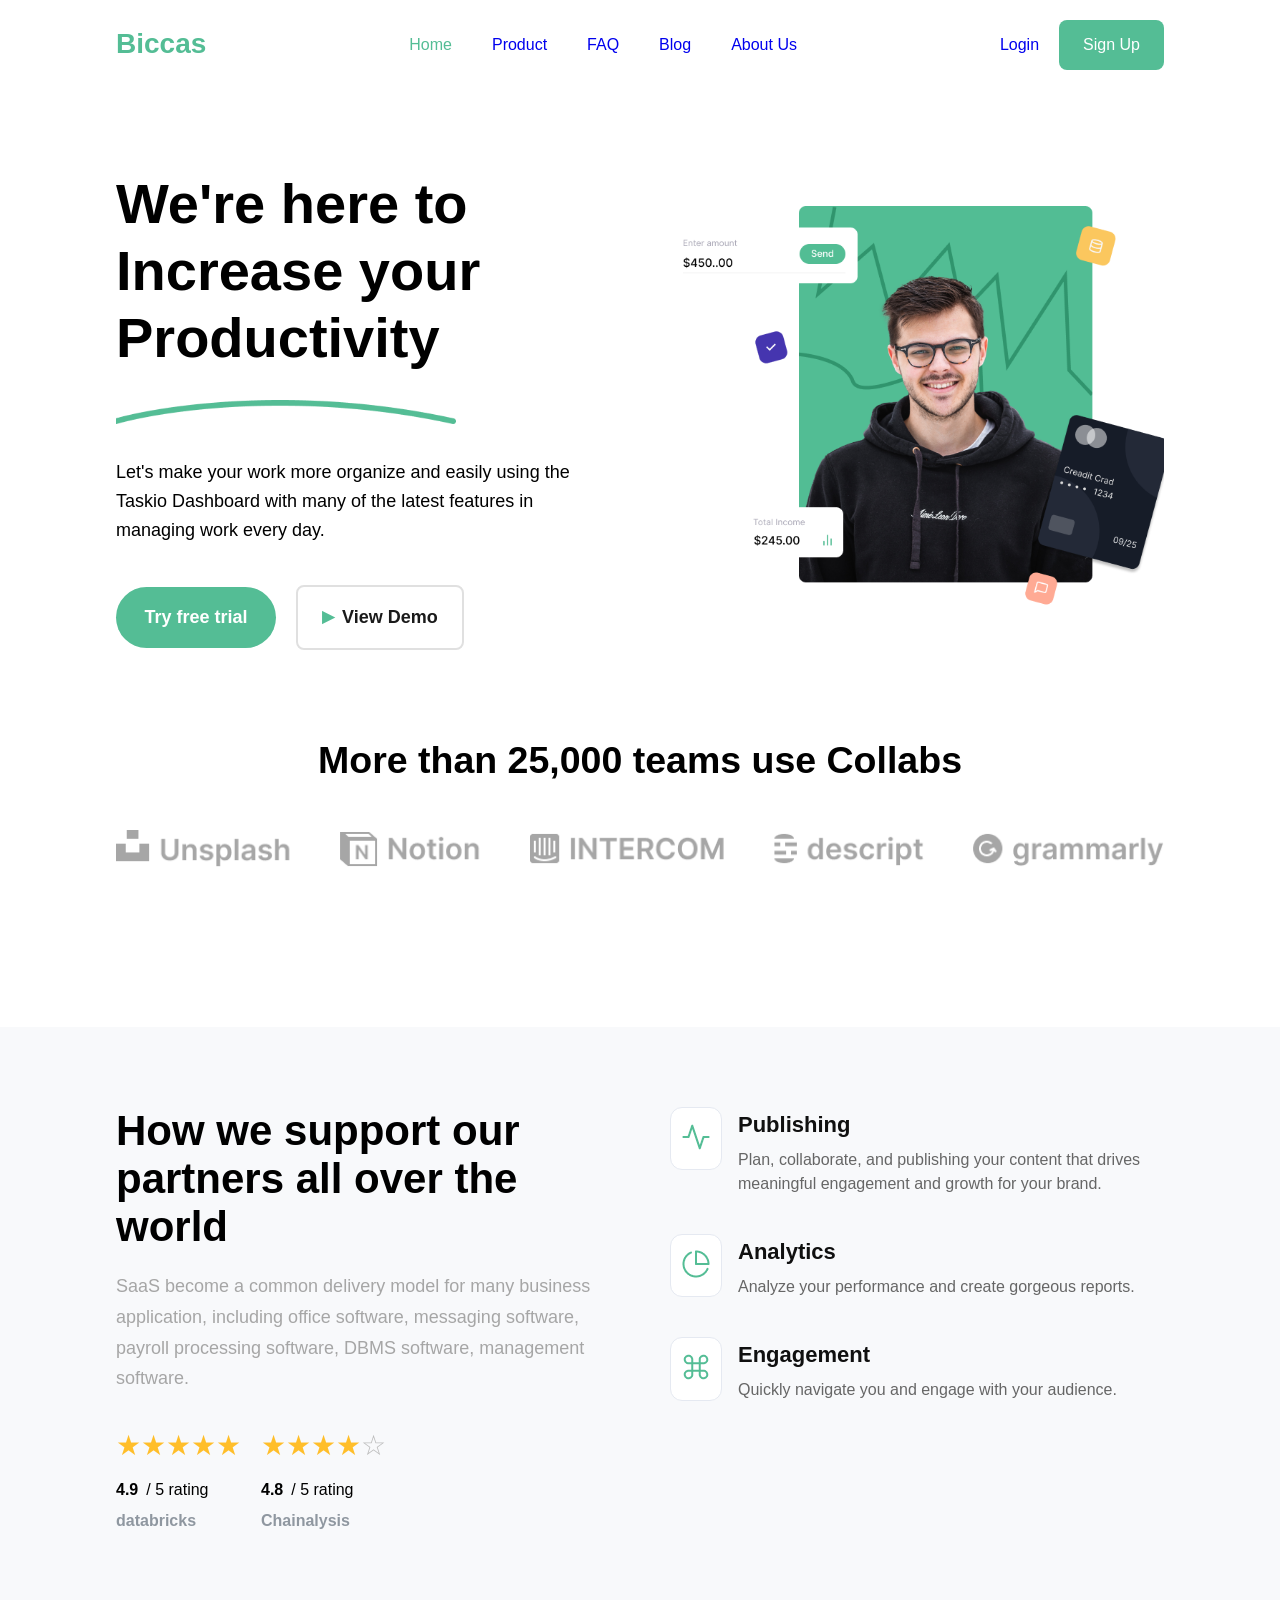
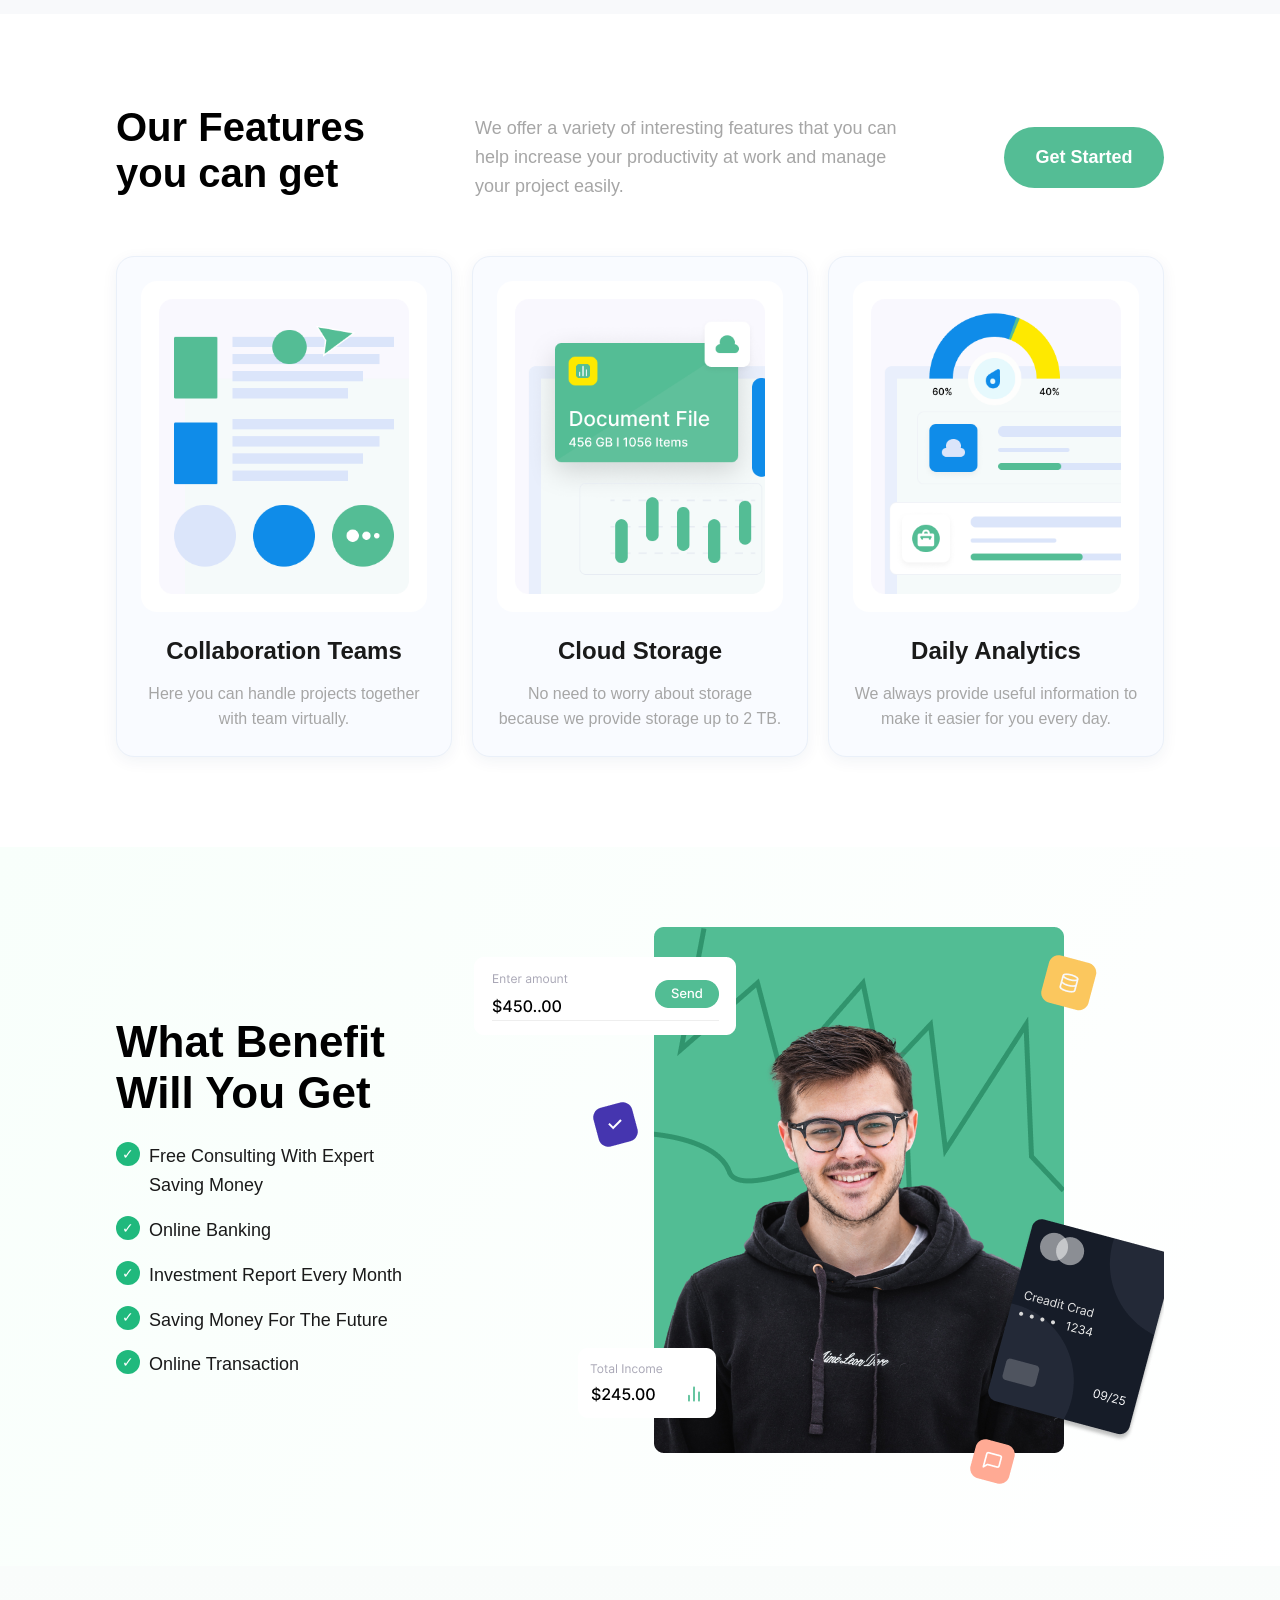
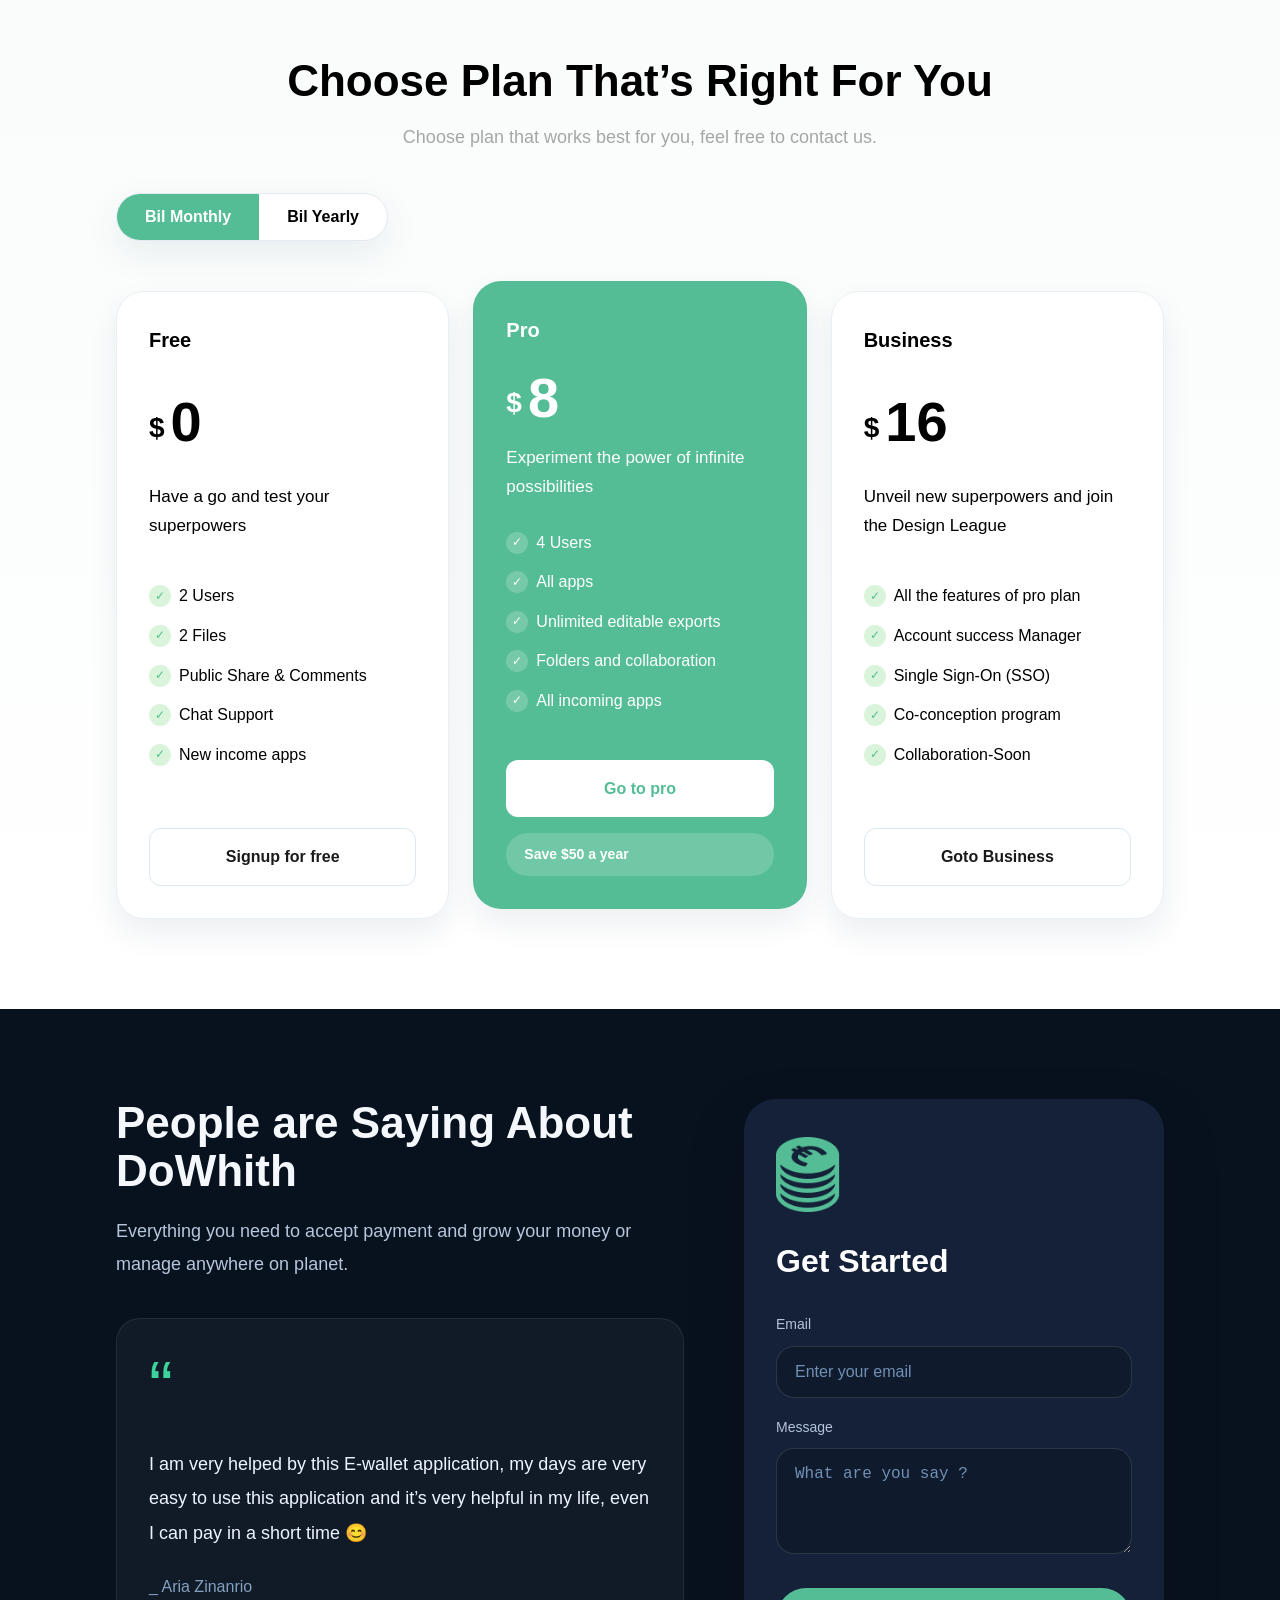
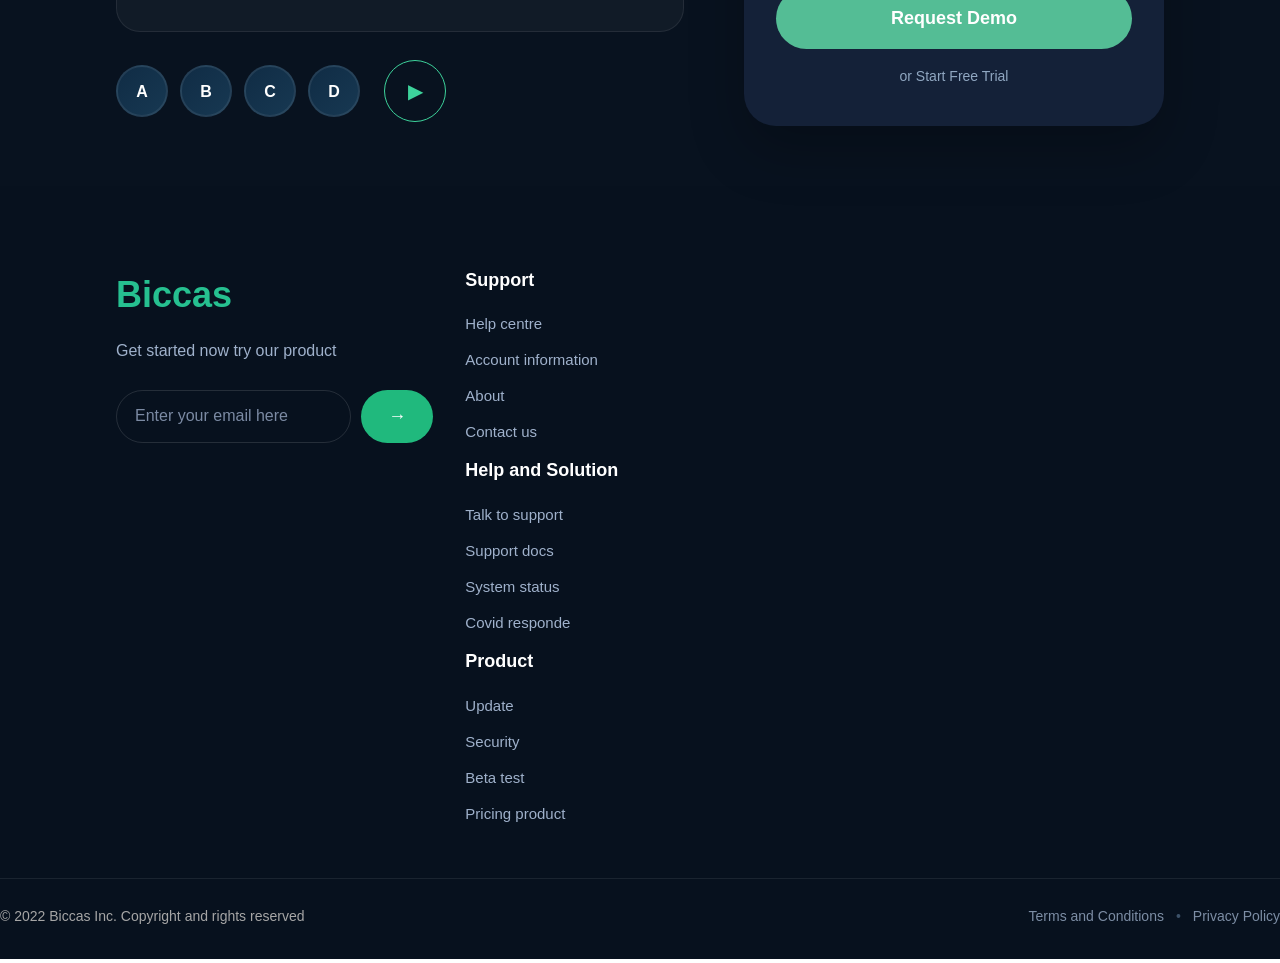
==== commit d66b0cc6: "fixed support section" ====
--- a/day2/index.html
+++ b/day2/index.html
@@ -53,7 +53,7 @@
                 </div>
 
                 <div class="collabs">
-                    <h2 class="logos-title">More than 25,000 teams use Collabs</h2>
+                    <h2>More than 25,000 teams use Collabs</h2>
                     <img src="images/Logos.png" alt="Unsplash">
                 </div>
         </section>
@@ -69,16 +69,16 @@
                     <p>SaaS become a common delivery model for many business application, including office software, messaging software, payroll processing software, DBMS software, management software.</p>
 
                     <div class="support-ratings">
-                        <div class="rating-card">
+                        <div>
                             <div class="rating-stars">★★★★★</div>
                             <div class="rating-info">
-                                <span class="rating-score">4.9</span>
-                                <span class="rating-text">/ 5 rating</span>
+                                <span class="rating-score">4.9</span> / 5 rating
                             </div>
                             <div class="rating-company">databricks</div>
                         </div>
-                        <div class="rating-card rating-card-secondary">
-                            <div class="rating-stars">★★★★☆</div>
+
+                        <div>
+                            <div class="rating-stars">★★★★<span>☆</span></div>
                             <div class="rating-info">
                                 <span class="rating-score">4.8</span>
                                 <span class="rating-text">/ 5 rating</span>
@@ -89,21 +89,31 @@
                 </div>
                 <div class="support-right">
                     <div class="feature-item">
-                        <img src="images/publishing.png" alt="Publishing icon" class="feature-icon">
+                        <div>
+                            <img src="images/publishing.png" alt="Publishing icon" class="feature-icon">
+                        </div>
+
                         <div>
                             <h3>Publishing</h3>
-                            <p>Plan, collaborate, and publishing your content that drives meaningful engagement and growth for your brand.</p>
-                        </div>
-                    </div>
+                            <p>Plan, collaborate, and publishing your content that drives meaningful engagement and growth for your brand.</p>    
+                        </div>
+                        
+                    </div>
+
                     <div class="feature-item">
-                        <img src="images/analytics.png" alt="Analytics icon" class="feature-icon">
+                        <div>
+                            <img src="images/analytics.png" alt="Analytics icon" class="feature-icon">
+                        </div>
                         <div>
                             <h3>Analytics</h3>
                             <p>Analyze your performance and create gorgeous reports.</p>
                         </div>
                     </div>
+                    
                     <div class="feature-item">
-                        <img src="images/engagement.png" alt="Engagement icon" class="feature-icon">
+                        <div>
+                            <img src="images/engagement.png" alt="Engagement icon" class="feature-icon">
+                        </div>
                         <div>
                             <h3>Engagement</h3>
                             <p>Quickly navigate you and engage with your audience.</p>
@@ -118,11 +128,9 @@
     <section class="features">
         <div class="container">
             <div class="features-header">
-                <div>
-                    <h2>Our Features you can get</h2>
-                    <p>We offer a variety of interesting features that you can help increase your productivity at work and manage your project easily.</p>
-                </div>
-                <a href="#" class="btn-primary btn-small">Get Started</a>
+                <h2>Our Features you can get</h2>
+                <p>We offer a variety of interesting features that you can help increase your productivity at work and manage your project easily.</p>
+                <a href="#" class="btn-primary">Get Started</a>
             </div>
 
             <div class="features-grid">
--- a/day2/styles.css
+++ b/day2/styles.css
@@ -1,4 +1,7 @@
-/* Reset and Base Styles */
+:root {
+  --green: #54BD95;
+}
+
 * {
     margin: 0;
     padding: 0;
@@ -8,21 +11,20 @@
 body {
     font-family: -apple-system, BlinkMacSystemFont, 'Segoe UI', Roboto, Oxygen, Ubuntu, Cantarell, sans-serif;
     line-height: 1.6;
-    color: #1a1a1a;
     background-color: #ffffff;
 }
 
 .container {
-    max-width: 80%;
+    max-width: 85%;
     margin: 0 auto;
     padding: 0 20px;
 }
 
+p { color: #A6A6A6}
+
 /* Header Styles */
 .header {
-    background: #ffffff;
     padding: 20px 0;
-    border-bottom: 1px solid #f0f0f0;
 }
 
 .nav-container {
@@ -34,7 +36,7 @@
 .logo-text {
     font-size: 28px;
     font-weight: 700;
-    color: #00b207;
+    color: var(--green);
 }
 
 .nav-menu {
@@ -44,7 +46,6 @@
 
 .nav-link {
     text-decoration: none;
-    color: #6b6b6b;
     font-size: 16px;
     font-weight: 500;
     transition: color 0.3s ease;
@@ -52,7 +53,7 @@
 
 .nav-link:hover,
 .nav-link.active {
-    color: #00b207;
+    color: var(--green);
 }
 
 .nav-actions {
@@ -63,7 +64,7 @@
 
 .btn-login {
     text-decoration: none;
-    color: #6b6b6b;
+    
     font-size: 16px;
     font-weight: 500;
     transition: color 0.3s ease;
@@ -76,7 +77,7 @@
 .btn-signup {
     display: inline-block;
     padding: 12px 24px;
-    background: #00b207;
+    background: var(--green);
     color: #ffffff;
     text-decoration: none;
     border-radius: 8px;
@@ -91,6 +92,11 @@
 
 .hero {
     padding: 80px 0;
+}
+
+.hero p {
+    color: black;
+    font-weight: 500;
 }
 
 .hero-content {
@@ -118,7 +124,7 @@
 .hero-left p {
     font-size: 18px;
     line-height: 1.6;
-    color: #6b6b6b;
+    
     margin-bottom: 40px;
 }
 
@@ -130,18 +136,20 @@
 
 .btn-primary {
     display: inline-block;
-    padding: 16px 32px;
-    background: #00b207;
-    color: #ffffff;
+    padding: 16px;
+    background: var(--green);
+    color: #ffffff;
+    width: 160px;
     text-decoration: none;
-    border-radius: 8px;
+    border-radius: 50px;
     font-size: 18px;
     font-weight: 600;
     transition: background-color 0.3s ease;
+    text-align: center;
 }
 
 .btn-primary:hover {
-    background: #00a006;
+    background: green;
 }
 
 .btn-secondary {
@@ -166,7 +174,7 @@
 
 .play-icon {
     font-size: 16px;
-    color: #00b207;
+    color: var(--green);
 }
 
 .hero-right {
@@ -188,6 +196,7 @@
 .collabs {
     margin: 80px 0;
     text-align: center;
+    font-size: 25px;;
 }
 
 .collabs img {
@@ -210,11 +219,12 @@
 
 .support-left {
     flex: 1;
-    max-width: 520px;
+    max-width: 800px;
+    min-width: 440px;
 }
 
 .support-left h2 {
-    font-size: 44px;
+    font-size: 42px;
     font-weight: 700;
     line-height: 1.15;
     margin-bottom: 20px;
@@ -222,7 +232,7 @@
 
 .support-left p {
     font-size: 18px;
-    color: #6b6b6b;
+    
     line-height: 1.7;
     margin-bottom: 30px;
 }
@@ -232,23 +242,15 @@
     gap: 20px;
 }
 
-.rating-card {
-    background: #ffffff;
-    border: 1px solid #e8e8e8;
-    border-radius: 14px;
-    padding: 20px;
-    box-shadow: 0 6px 18px rgba(28, 45, 64, 0.06);
-    width: 100%;
-}
-
-.rating-card-secondary {
-    background: #f6f9ff;
-}
-
 .rating-stars {
     margin-bottom: 8px;
-    font-size: 18px;
+    font-size: 28px;
     color: #ffbe2a;
+}
+
+.rating-stars span {
+    color: #bbb;
+    border-color: #bbb;
 }
 
 .rating-info {
@@ -259,20 +261,13 @@
 }
 
 .rating-score {
-    font-size: 28px;
-    font-weight: 700;
-}
-
-.rating-text {
-    font-size: 16px;
-    color: #6b6b6b;
+    font-weight: 700;
 }
 
 .rating-company {
     font-size: 16px;
     font-weight: 700;
     color: #8f97a0;
-    text-transform: capitalize;
 }
 
 .support-right {
@@ -288,8 +283,8 @@
     display: flex;
     align-items: center;
     justify-content: space-between;
+    margin-bottom: 45px;
     gap: 30px;
-    margin-bottom: 45px;
 }
 
 .features-header h2 {
@@ -297,19 +292,16 @@
     font-weight: 700;
     line-height: 1.15;
     margin: 0 0 15px;
+    width: 280px;
 }
 
 .features-header p {
-    color: #6b6b6b;
+    
     font-size: 18px;
     line-height: 1.6;
     max-width: 560px;
     margin: 0;
-}
-
-.btn-small {
-    padding: 12px 24px;
-    font-size: 16px;
+    width: 450px;
 }
 
 .features-grid {
@@ -348,7 +340,7 @@
 
 .feature-card p {
     font-size: 16px;
-    color: #6b6b6b;
+    
     line-height: 1.6;
 }
 
@@ -356,45 +348,24 @@
     display: flex;
     gap: 16px;
     align-items: flex-start;
-    margin-bottom: 22px;
+    margin-bottom: 38px;
+}
+
+.feature-item div:first-child {
     background: #ffffff;
     border: 1px solid #e5e9f1;
     border-radius: 12px;
-    padding: 18px;
+    padding: 10px;
+}
+
+.feature-item p {
+    display: block;
 }
 
 .feature-icon {
-    width: 48px;
-    height: 48px;
+    width: 30px;
     object-fit: contain;
     margin-top: 4px;
-}
-
-@media (max-width: 1024px) {
-    .hero-content,
-    .support-content {
-        flex-wrap: wrap;
-    }
-
-    .features-header,
-    .support-ratings,
-    .features-grid {
-        grid-template-columns: 1fr;
-        display: block;
-    }
-
-    .features-header {
-        align-items: flex-start;
-    }
-
-    .features-grid {
-        display: grid;
-        grid-template-columns: 1fr;
-    }
-
-    .container {
-        max-width: 90%;
-    }
 }
 
 .benefits {
@@ -483,7 +454,7 @@
 }
 
 .pricing-head p {
-    color: #6b6b6b;
+    
     font-size: 18px;
     line-height: 1.7;
 }
@@ -502,7 +473,7 @@
     padding: 14px 28px;
     border: none;
     background: transparent;
-    color: #6b6b6b;
+    
     font-size: 16px;
     font-weight: 600;
     cursor: pointer;
@@ -510,7 +481,7 @@
 }
 
 .toggle-btn.active {
-    background: #00b207;
+    background: var(--green);
     color: #ffffff;
 }
 
@@ -533,7 +504,7 @@
 }
 
 .plan-card.featured {
-    background: #00b207;
+    background: var(--green);
     color: #ffffff;
     border-color: transparent;
     transform: translateY(-10px);
@@ -595,7 +566,7 @@
     display: grid;
     place-items: center;
     background: rgba(0, 178, 7, 0.15);
-    color: #00b207;
+    color: var(--green);
     font-size: 12px;
 }
 
@@ -623,12 +594,12 @@
 
 .btn-plan-solid {
     background: #ffffff;
-    color: #00b207;
+    color: var(--green);
 }
 
 .plan-card.featured .btn-plan {
     background: #ffffff;
-    color: #00b207;
+    color: var(--green);
     border-color: transparent;
 }
 
@@ -704,7 +675,7 @@
 }
 
 .chip-profile small {
-    color: #6b6b6b;
+    
     display: block;
 }
 
@@ -716,7 +687,7 @@
 }
 
 .chip-income small {
-    color: #6b6b6b;
+    
     font-size: 12px;
 }
 
@@ -742,80 +713,6 @@
     margin-right: 8px;
     font-size: 12px;
 }
-
-@media (max-width: 1024px) {
-    .hero-content,
-    .support-content {
-        flex-wrap: wrap;
-    }
-
-    .features-header,
-    .support-ratings,
-    .features-grid {
-        grid-template-columns: 1fr;
-        display: block;
-    }
-
-    .features-header {
-        align-items: flex-start;
-    }
-
-    .features-grid {
-        display: grid;
-        grid-template-columns: 1fr;
-    }
-
-    .container {
-        max-width: 90%;
-    }
-
-    .benefits-content {
-        flex-wrap: wrap;
-    }
-
-    .benefits-right {
-        margin-top: 40px;
-    }
-}
-
-@media (max-width: 768px) {
-    .hero-content,
-    .support-content,
-    .features-grid,
-    .benefits-content {
-        flex-direction: column;
-        grid-template-columns: 1fr;
-    }
-
-    .hero-left h1,
-    .support-left h2,
-    .features-header h2,
-    .benefits-left h2 {
-        font-size: 30px;
-    }
-
-    .hero-left p,
-    .support-left p,
-    .feature-card p,
-    .features-header p,
-    .benefits-list li {
-        font-size: 16px;
-    }
-
-    .features-header {
-        flex-direction: column;
-        gap: 20px;
-    }
-
-    .features-grid {
-        gap: 16px;
-    }
-
-    .benefits-content {
-        gap: 30px;
-    }
-}
-
 
 .feature-item h3 {
     margin: 0;
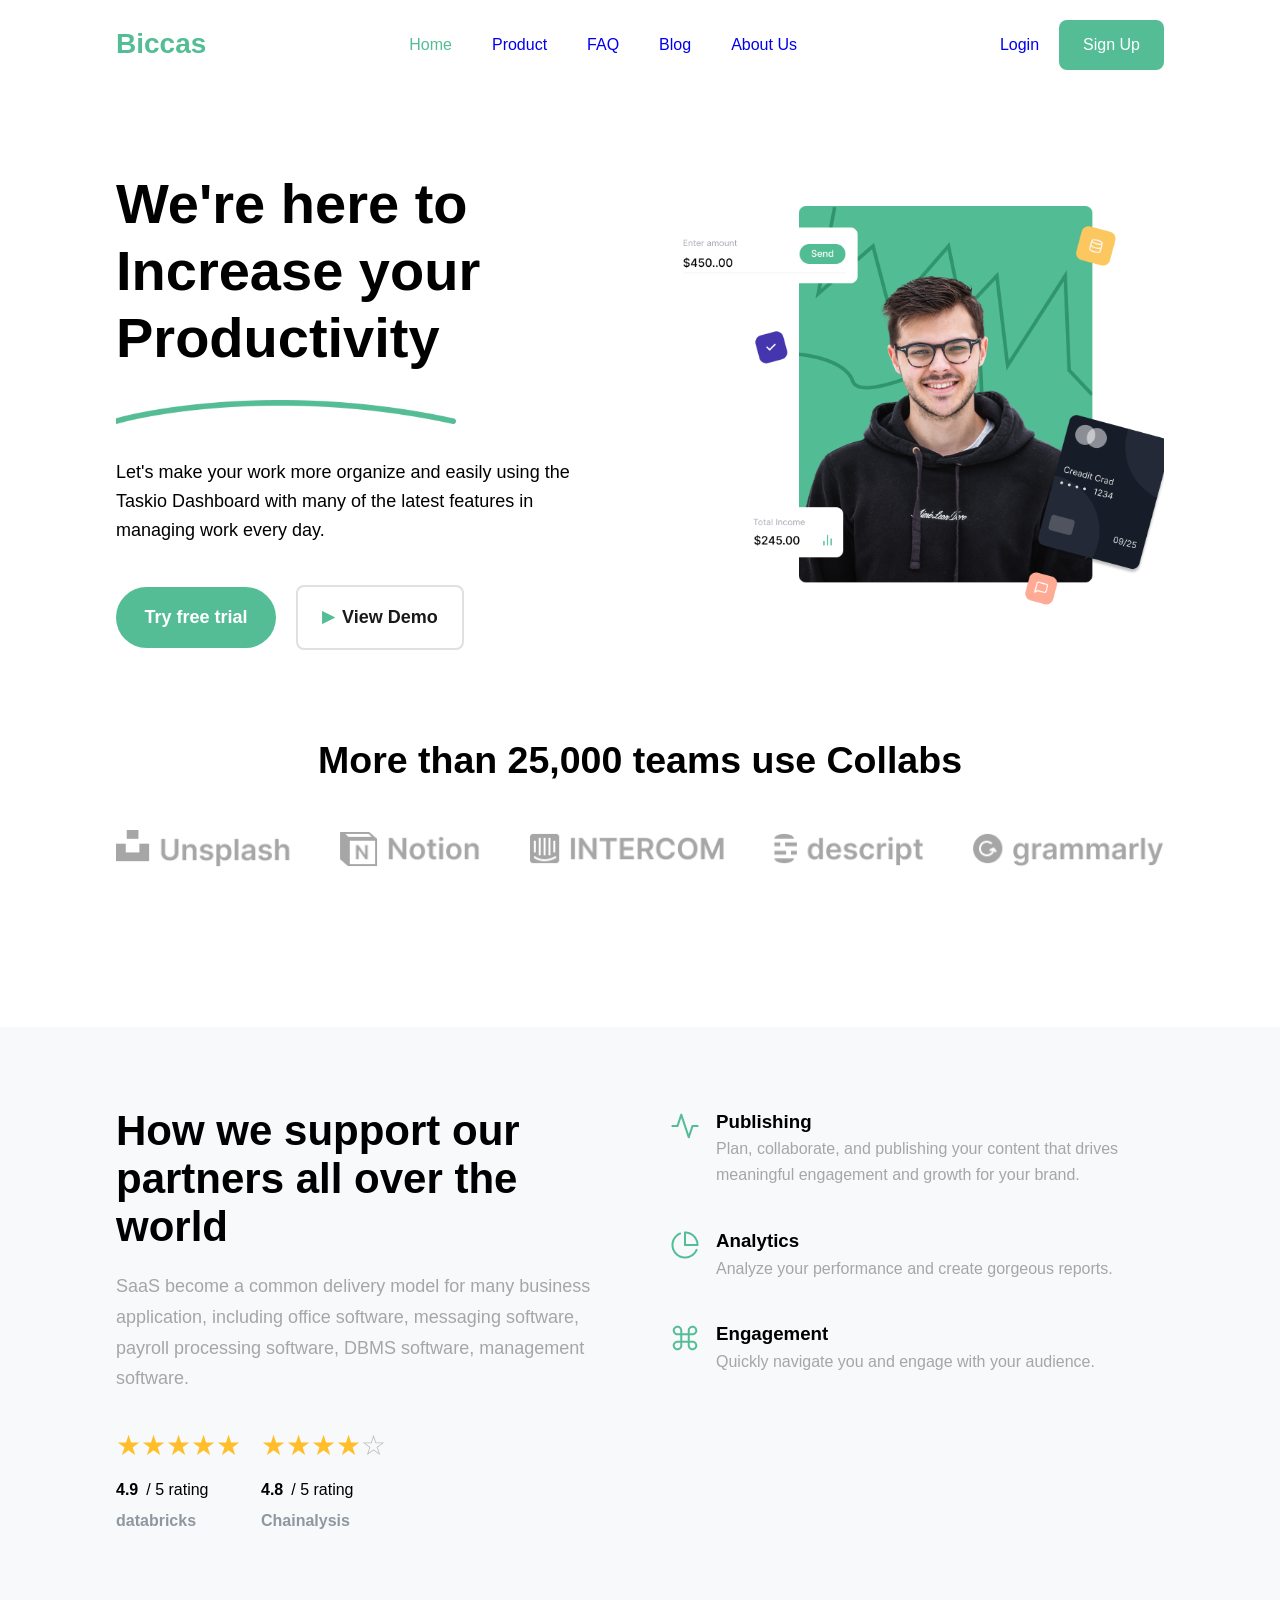
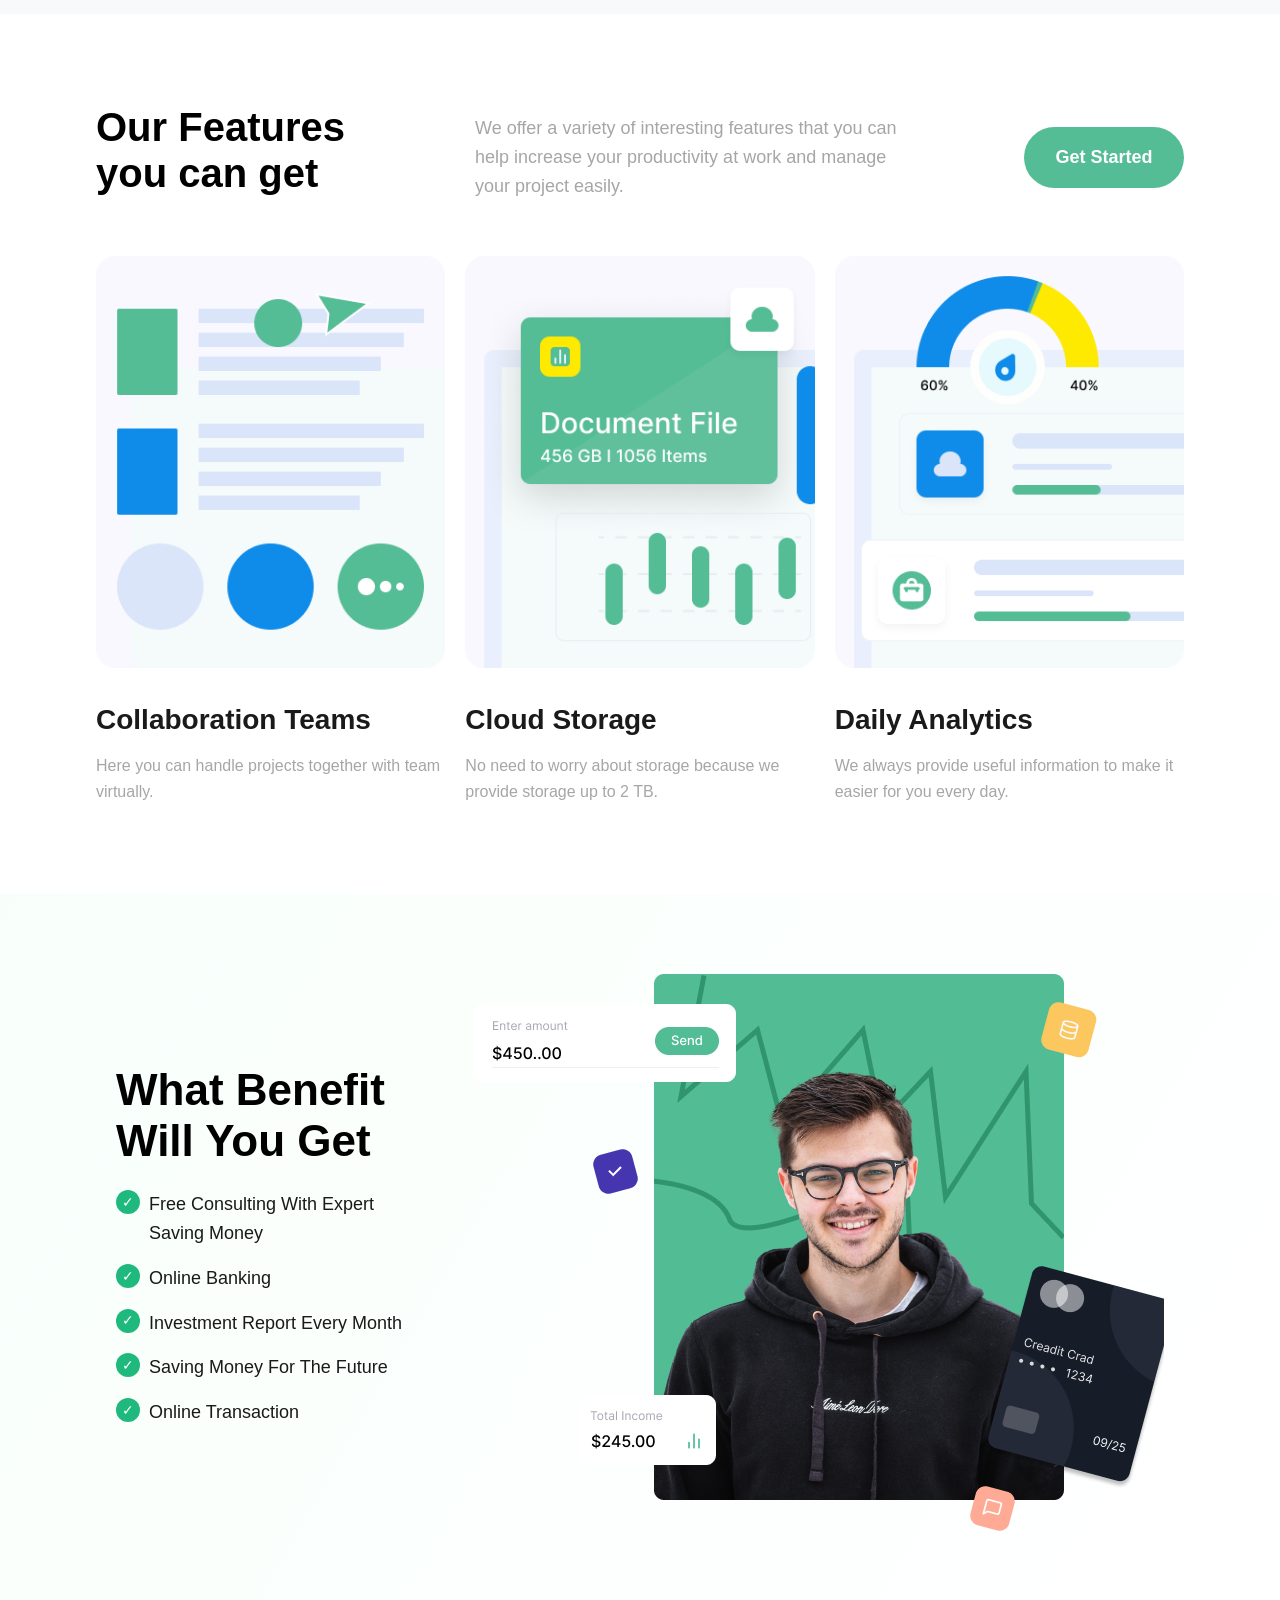
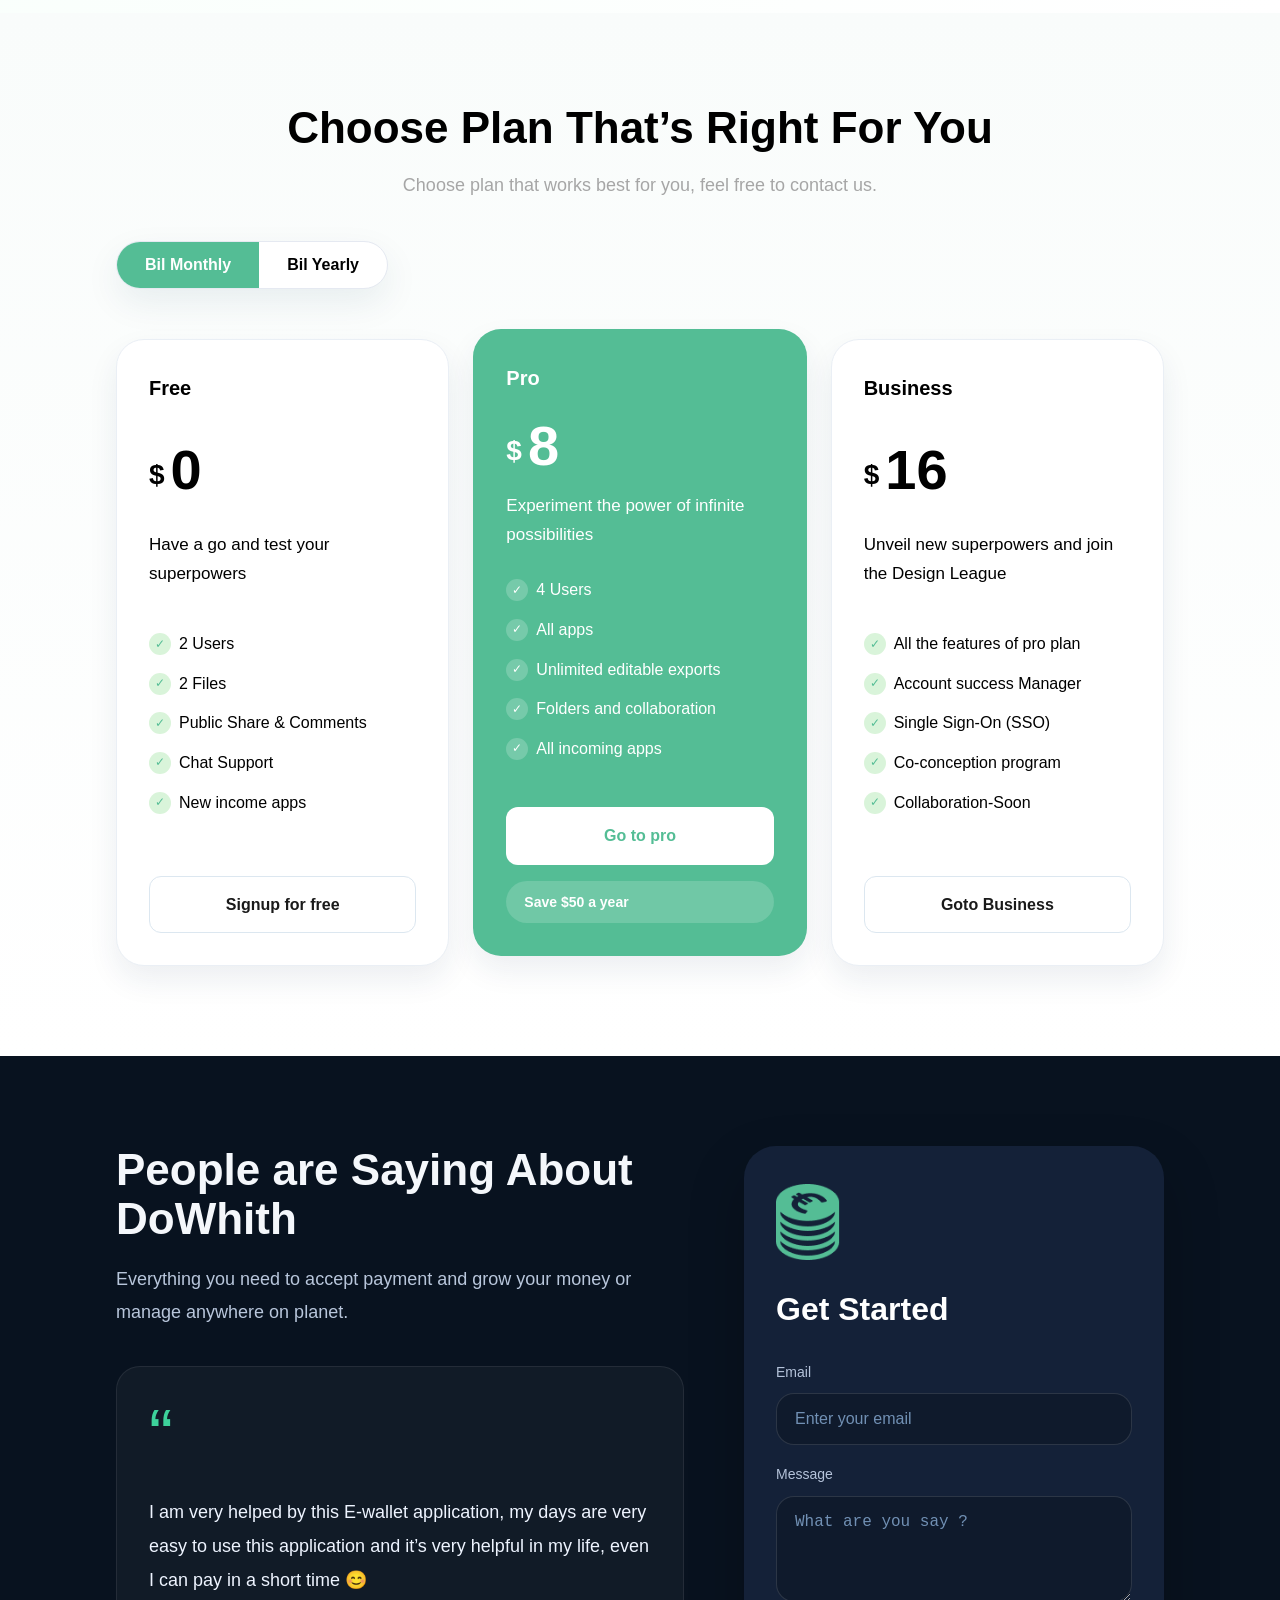
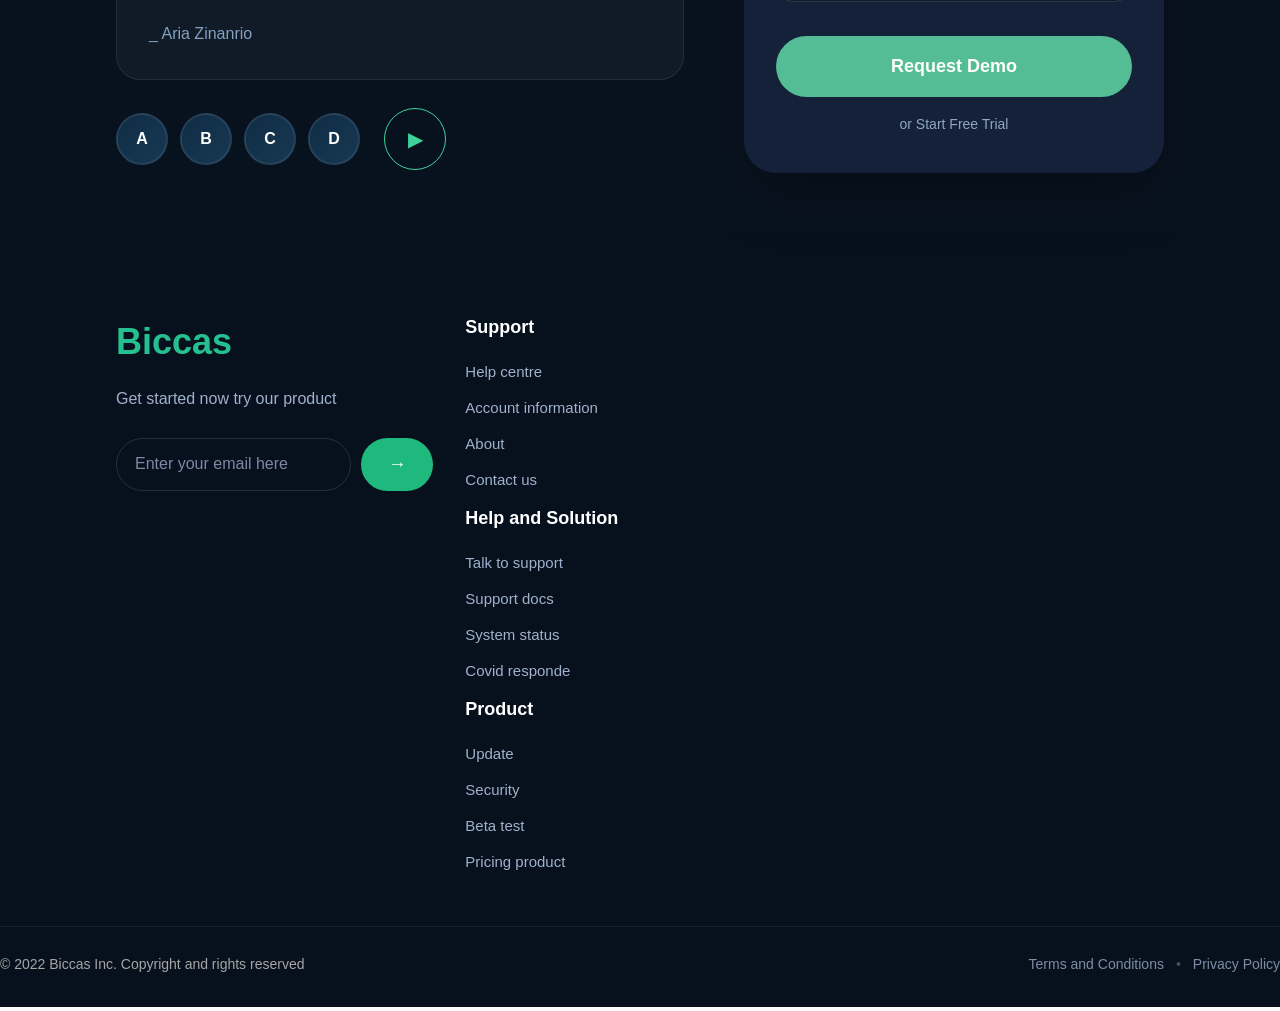
==== commit dc0e4fd7: "fix: features section" ====
--- a/day2/index.html
+++ b/day2/index.html
@@ -88,7 +88,7 @@
                     </div>
                 </div>
                 <div class="support-right">
-                    <div class="feature-item">
+                    <div>
                         <div>
                             <img src="images/publishing.png" alt="Publishing icon" class="feature-icon">
                         </div>
@@ -97,10 +97,9 @@
                             <h3>Publishing</h3>
                             <p>Plan, collaborate, and publishing your content that drives meaningful engagement and growth for your brand.</p>    
                         </div>
-                        
-                    </div>
-
-                    <div class="feature-item">
+                    </div>
+
+                    <div>
                         <div>
                             <img src="images/analytics.png" alt="Analytics icon" class="feature-icon">
                         </div>
@@ -110,7 +109,7 @@
                         </div>
                     </div>
                     
-                    <div class="feature-item">
+                    <div>
                         <div>
                             <img src="images/engagement.png" alt="Engagement icon" class="feature-icon">
                         </div>
@@ -125,36 +124,30 @@
         </div>
     </section>
 
-    <section class="features">
-        <div class="container">
-            <div class="features-header">
-                <h2>Our Features you can get</h2>
-                <p>We offer a variety of interesting features that you can help increase your productivity at work and manage your project easily.</p>
-                <a href="#" class="btn-primary">Get Started</a>
-            </div>
-
-            <div class="features-grid">
-                <div class="feature-card">
-                    <div class="feature-image">
-                        <img src="images/collaboration-teams.png" alt="Collaboration Teams" />
-                    </div>
-                    <h3>Collaboration Teams</h3>
-                    <p>Here you can handle projects together with team virtually.</p>
-                </div>
-                <div class="feature-card">
-                    <div class="feature-image">
-                        <img src="images/cloud-storage.png" alt="Cloud Storage" />
-                    </div>
-                    <h3>Cloud Storage</h3>
-                    <p>No need to worry about storage because we provide storage up to 2 TB.</p>
-                </div>
-                <div class="feature-card">
-                    <div class="feature-image">
-                        <img src="images/daily-analytics.png" alt="Daily Analytics" />
-                    </div>
-                    <h3>Daily Analytics</h3>
-                    <p>We always provide useful information to make it easier for you every day.</p>
-                </div>
+    <section class="features container">
+        <div class="features-header">
+            <h2>Our Features you can get</h2>
+            <p>We offer a variety of interesting features that you can help increase your productivity at work and manage your project easily.</p>
+            <a href="#" class="btn-primary">Get Started</a>
+        </div>
+
+        <div class="features-grid">
+            <div>
+                <img src="images/collaboration-teams.png" alt="Collaboration Teams" />
+                <h3>Collaboration Teams</h3>
+                <p>Here you can handle projects together with team virtually.</p>
+            </div>
+
+            <div>
+                <img src="images/cloud-storage.png" alt="Cloud Storage" />
+                <h3>Cloud Storage</h3>
+                <p>No need to worry about storage because we provide storage up to 2 TB.</p>
+            </div>
+
+            <div>
+                <img src="images/daily-analytics.png" alt="Daily Analytics" />
+                <h3>Daily Analytics</h3>
+                <p>We always provide useful information to make it easier for you every day.</p>
             </div>
         </div>
     </section>
--- a/day2/styles.css
+++ b/day2/styles.css
@@ -274,9 +274,15 @@
     flex: 1;
 }
 
+.support-right > div {
+    display: flex;
+    gap: 16px;
+    align-items: flex-start;
+    margin-bottom: 38px;
+}
+
 .features {
     padding: 90px 0;
-    background: #ffffff;
 }
 
 .features-header {
@@ -296,7 +302,6 @@
 }
 
 .features-header p {
-    
     font-size: 18px;
     line-height: 1.6;
     max-width: 560px;
@@ -310,45 +315,17 @@
     gap: 20px;
 }
 
-.feature-card {
-    background: #f9fbff;
-    border: 1px solid #eaf0f9;
-    border-radius: 18px;
-    padding: 24px;
-    text-align: center;
-    box-shadow: 0 4px 16px rgba(19, 52, 98, 0.06);
-}
-
-.feature-image {
-    background: #ffffff;
-    border-radius: 16px;
-    padding: 18px;
-    margin-bottom: 20px;
-}
-
-.feature-image img {
+.features-grid img {
     width: 100%;
     height: auto;
     display: block;
-}
-
-.feature-card h3 {
-    font-size: 24px;
-    margin-bottom: 10px;
+    margin-bottom: 30px;
+}
+
+.features-grid h3 {
+    font-size: 28px;
+    margin: 10px 0;
     color: #1a1a1a;
-}
-
-.feature-card p {
-    font-size: 16px;
-    
-    line-height: 1.6;
-}
-
-.feature-item {
-    display: flex;
-    gap: 16px;
-    align-items: flex-start;
-    margin-bottom: 38px;
 }
 
 .feature-item div:first-child {
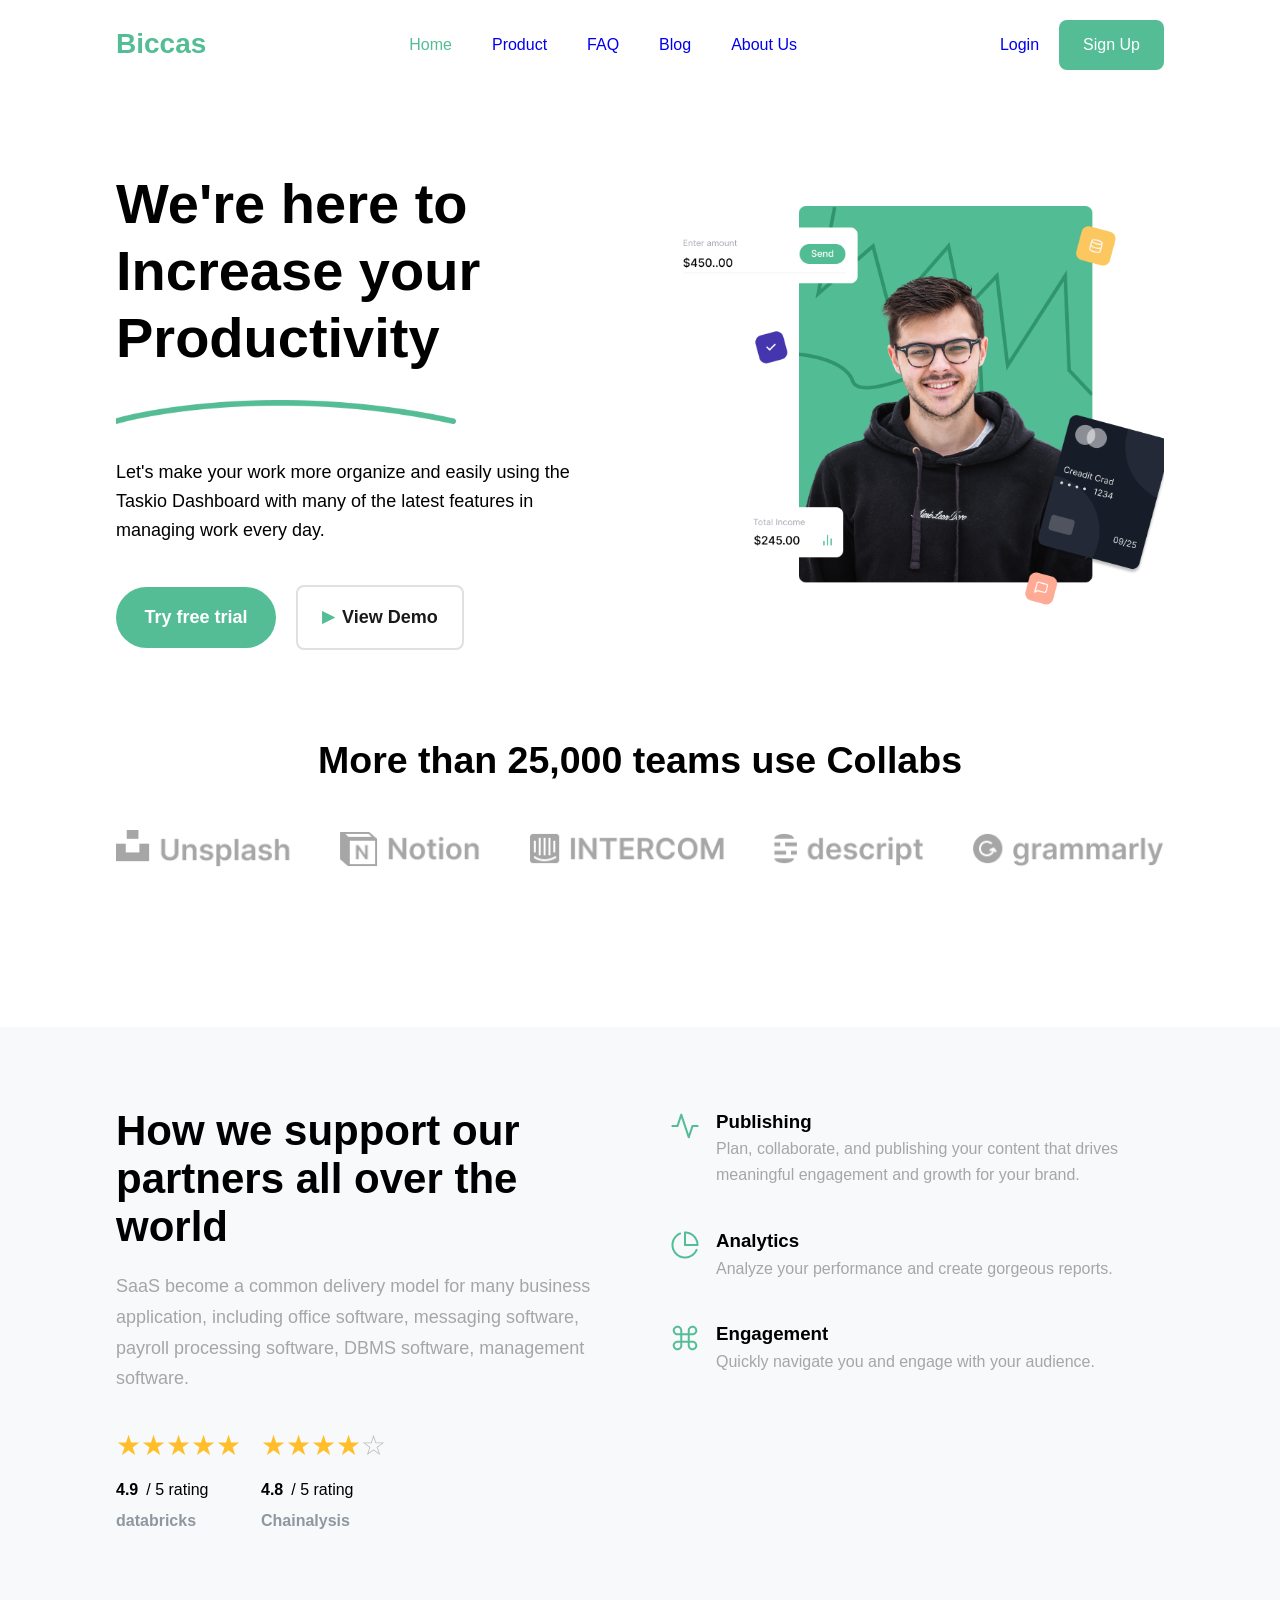
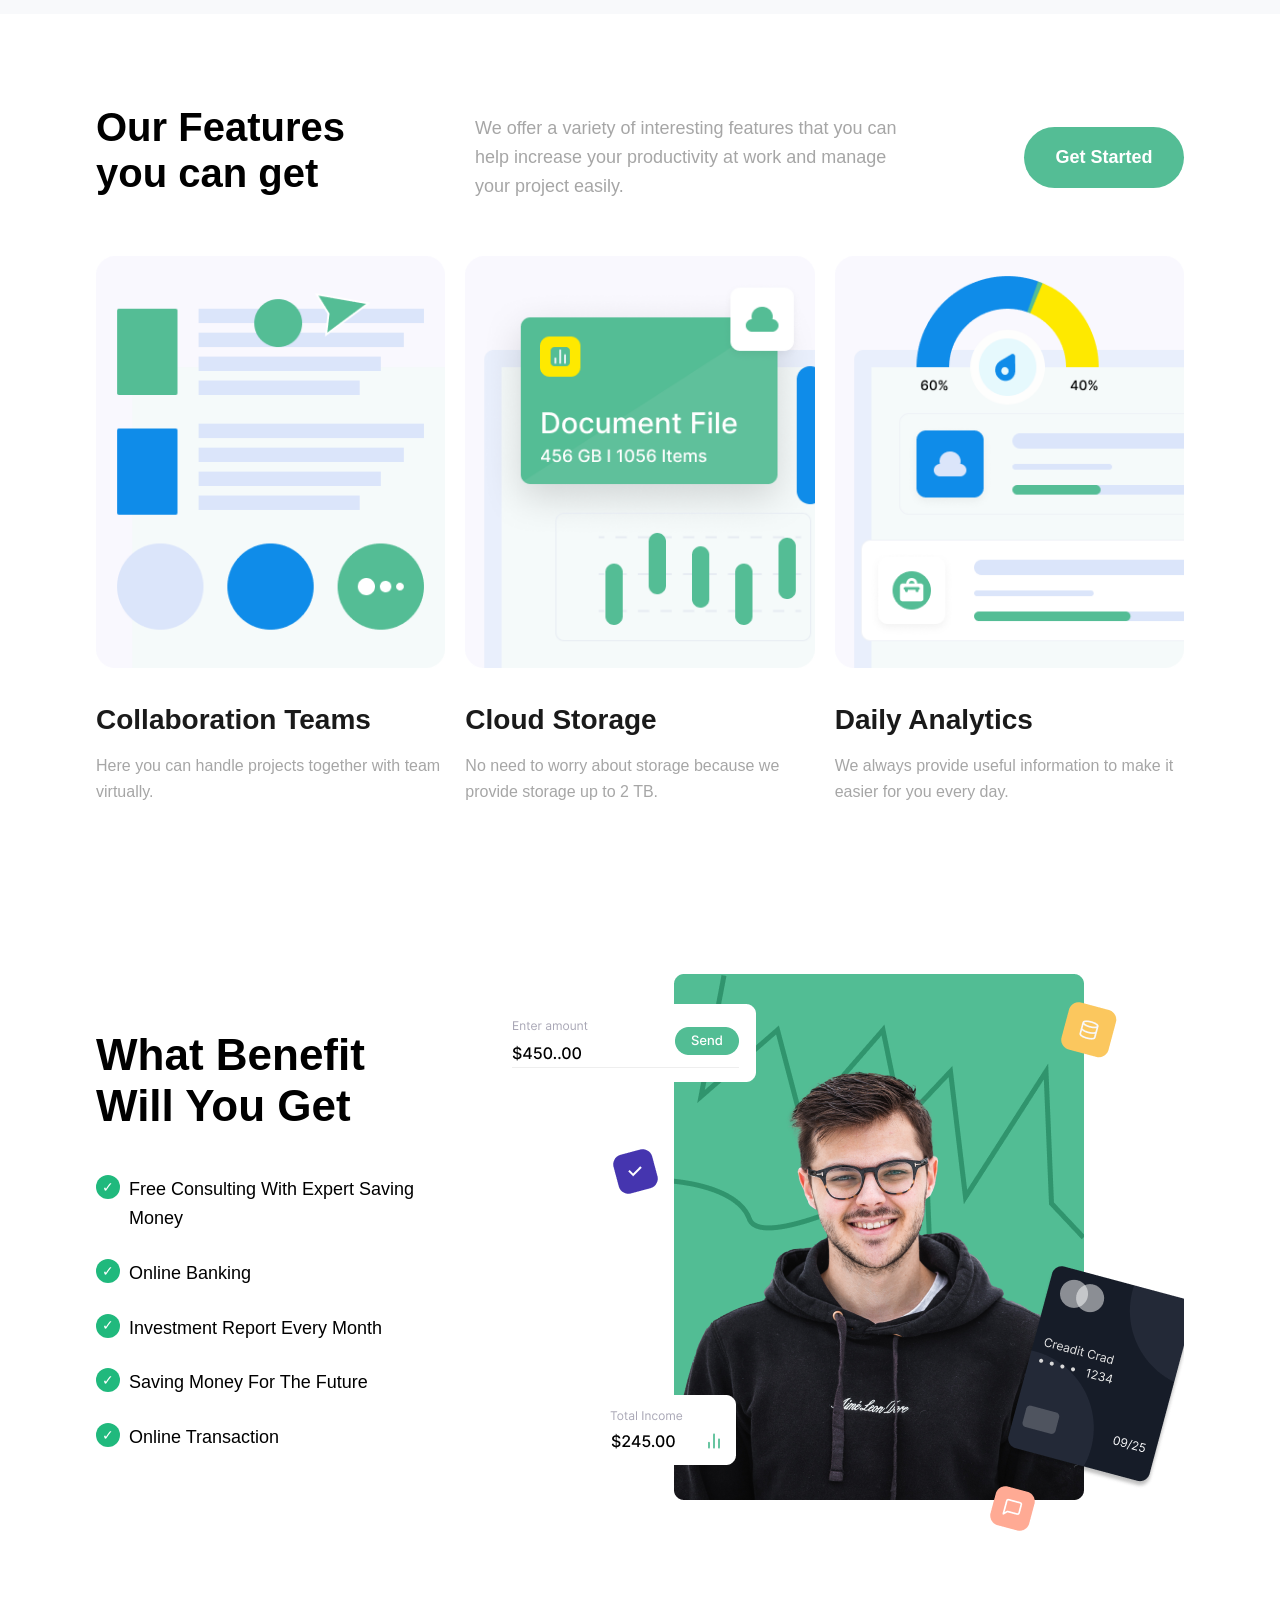
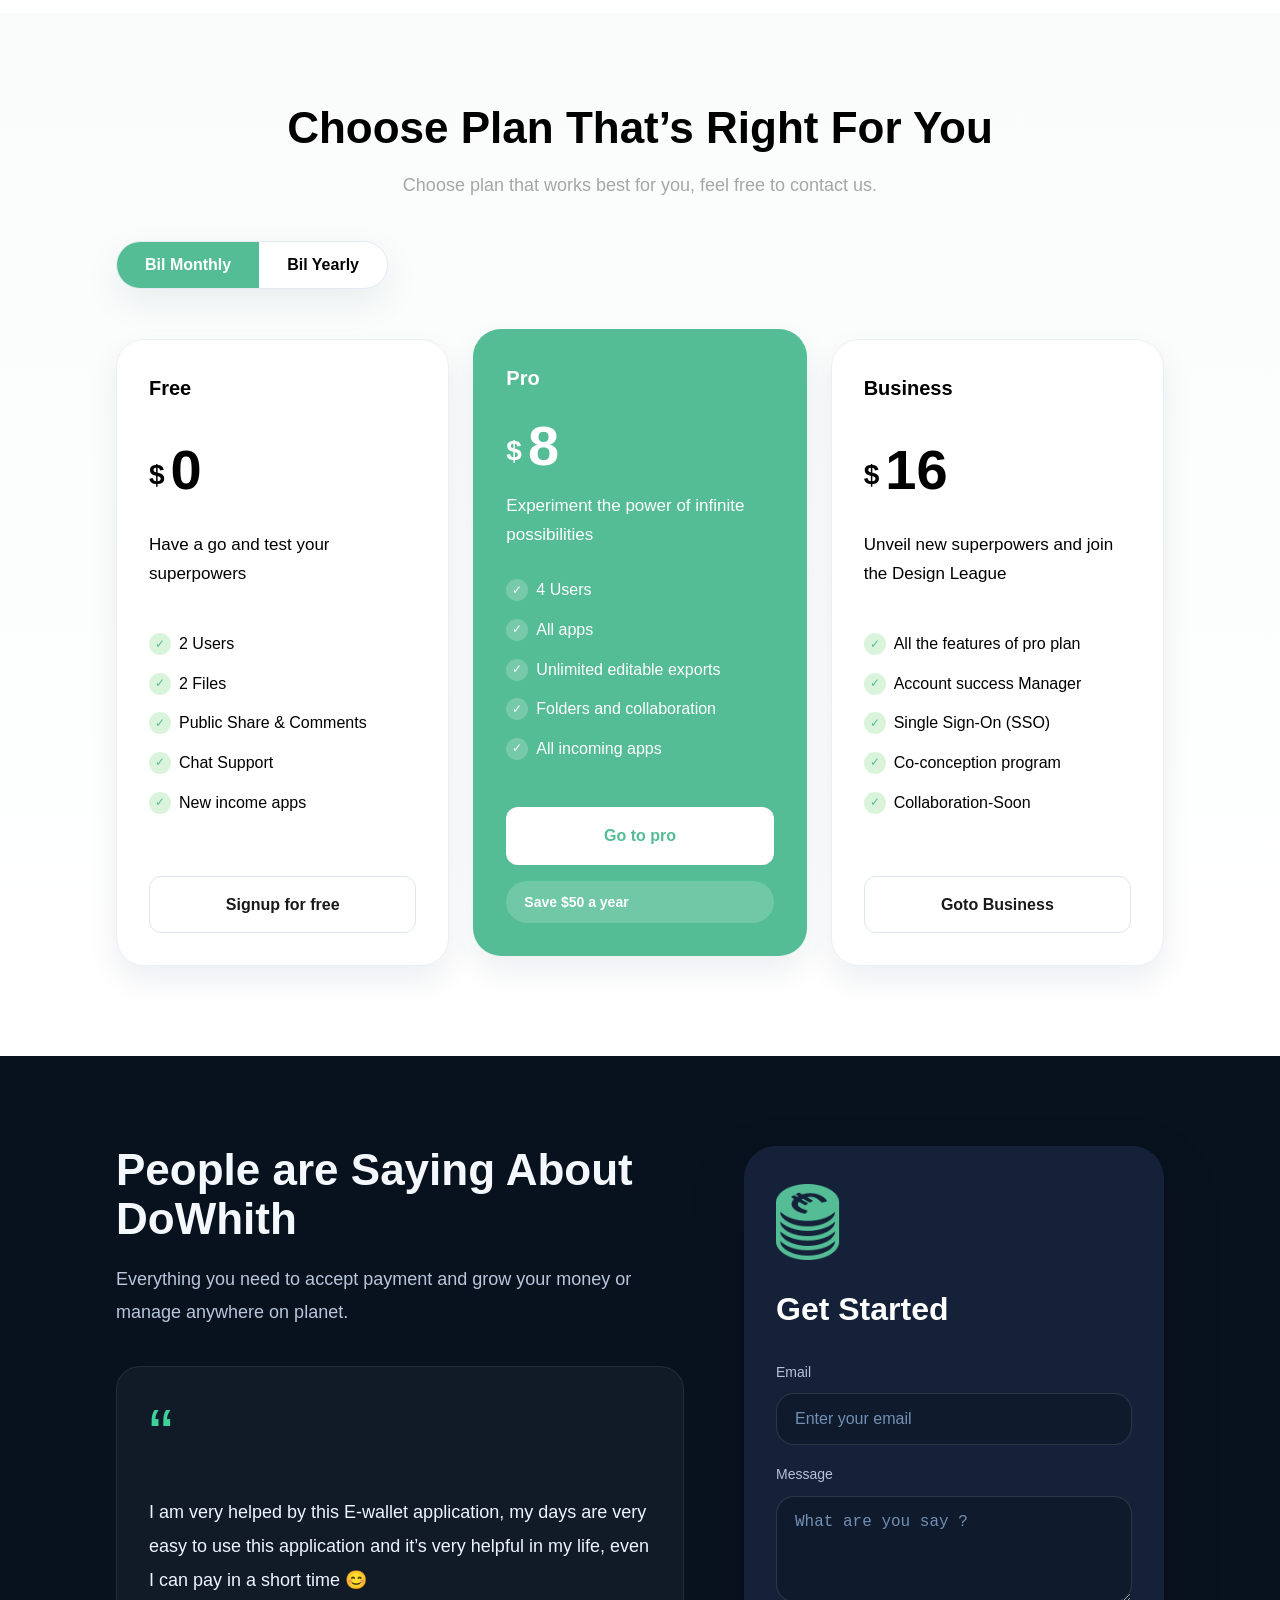
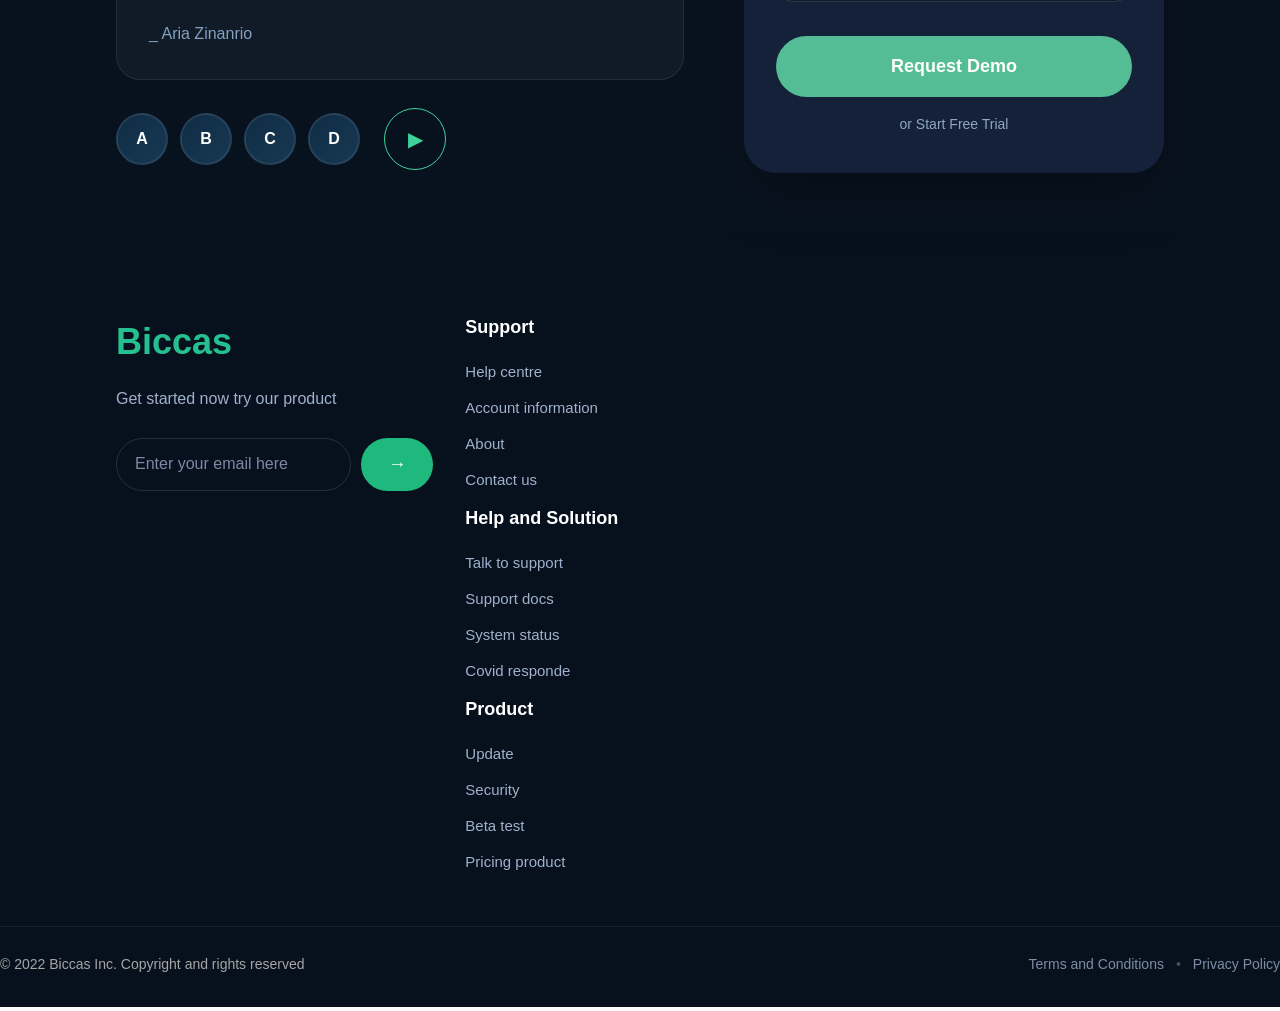
==== commit a264a07e: "fix: beenfits section" ====
--- a/day2/index.html
+++ b/day2/index.html
@@ -152,44 +152,41 @@
         </div>
     </section>
 
-    <section class="benefits">
-        <div class="container">
-            <div class="benefits-content">
-                <div class="benefits-left">
-                    <h2>What Benefit Will You Get</h2>
-                    <ul class="benefits-list">
-                        <li>Free Consulting With Expert Saving Money</li>
-                        <li>Online Banking</li>
-                        <li>Investment Report Every Month</li>
-                        <li>Saving Money For The Future</li>
-                        <li>Online Transaction</li>
-                    </ul>
-                </div>
-                
-                <img class="main-illustration" src="images/card.png" alt="Benefit image card" class="benefits-image">
-                
-                <!-- <div class="benefits-right">
-                    <div class="benefits-image-wrap">
-                        <div class="chip chip-profile">
-                            <span class="chip-avatar"></span>
-                            <div>
-                                <strong>Amanda Young</strong>
-                                <small>Expert Saving Money</small>
-                            </div>
-                        </div>
-                        <div class="chip chip-income">
-                            <div>
-                                <small>Total Income</small>
-                                <strong>$245.00</strong>
-                            </div>
-                        </div>
-                        <div class="chip chip-status">
-                            <span>✓</span> Money Transfer Successfull
-                        </div>
-                    </div>
-                </div> -->
-            </div>
-        </div>
+    <section class="benefits container">
+        <div class="benefits-left">
+            <h2>What Benefit Will You Get</h2>
+
+            <ul>
+                <li>Free Consulting With Expert Saving Money</li>
+                <li>Online Banking</li>
+                <li>Investment Report Every Month</li>
+                <li>Saving Money For The Future</li>
+                <li>Online Transaction</li>
+            </ul>
+        </div>
+        
+        <img src="images/card.png" alt="Benefit image card">
+        
+        <!-- <div class="benefits-right">
+            <div class="benefits-image-wrap">
+                <div class="chip chip-profile">
+                    <span class="chip-avatar"></span>
+                    <div>
+                        <strong>Amanda Young</strong>
+                        <small>Expert Saving Money</small>
+                    </div>
+                </div>
+                <div class="chip chip-income">
+                    <div>
+                        <small>Total Income</small>
+                        <strong>$245.00</strong>
+                    </div>
+                </div>
+                <div class="chip chip-status">
+                    <span>✓</span> Money Transfer Successfull
+                </div>
+            </div>
+        </div> -->
     </section>
 
     <section class="pricing">
--- a/day2/styles.css
+++ b/day2/styles.css
@@ -347,10 +347,6 @@
 
 .benefits {
     padding: 80px 0;
-    background: linear-gradient(120deg, #f8fffb 0%, #ffffff 100%);
-}
-
-.benefits-content {
     display: flex;
     gap: 60px;
     align-items: center;
@@ -358,30 +354,29 @@
 
 .benefits-left {
     flex: 1;
-    max-width: 840px;
+    width: 35%;
+    justify-content: space-between;
 }
 
 .benefits-left h2 {
     font-size: 44px;
     font-weight: 700;
     line-height: 1.15;
-    margin-bottom: 24px;
-}
-
-.benefits-list {
+    margin-bottom: 44px;
+}
+
+.benefits-left ul {
     list-style: none;
-    counter-reset: benefits;
-}
-
-.benefits-list li {
+}
+
+.benefits-left ul li {
     position: relative;
-    margin-bottom: 16px;
+    margin-bottom: 26px;
     padding-left: 33px;
     font-size: 18px;
-    color: #1a1a1a;
-}
-
-.benefits-list li:before {
+}
+
+.benefits-left ul li:before {
     content: "\2713";
     position: absolute;
     left: 0;
@@ -396,21 +391,12 @@
     font-size: 14px;
 }
 
-.benefits-right {
-    flex: 1;
-}
-
-.benefits-image-wrap {
+/* .benefits-image-wrap {
     position: relative;
     border-radius: 24px;
     overflow: hidden;
     box-shadow: 0 14px 35px rgba(17, 67, 86, 0.15);
-}
-
-.benefits-image {
-    width: 100%;
-    display: block;
-}
+} */
 
 .pricing {
     padding: 90px 0;
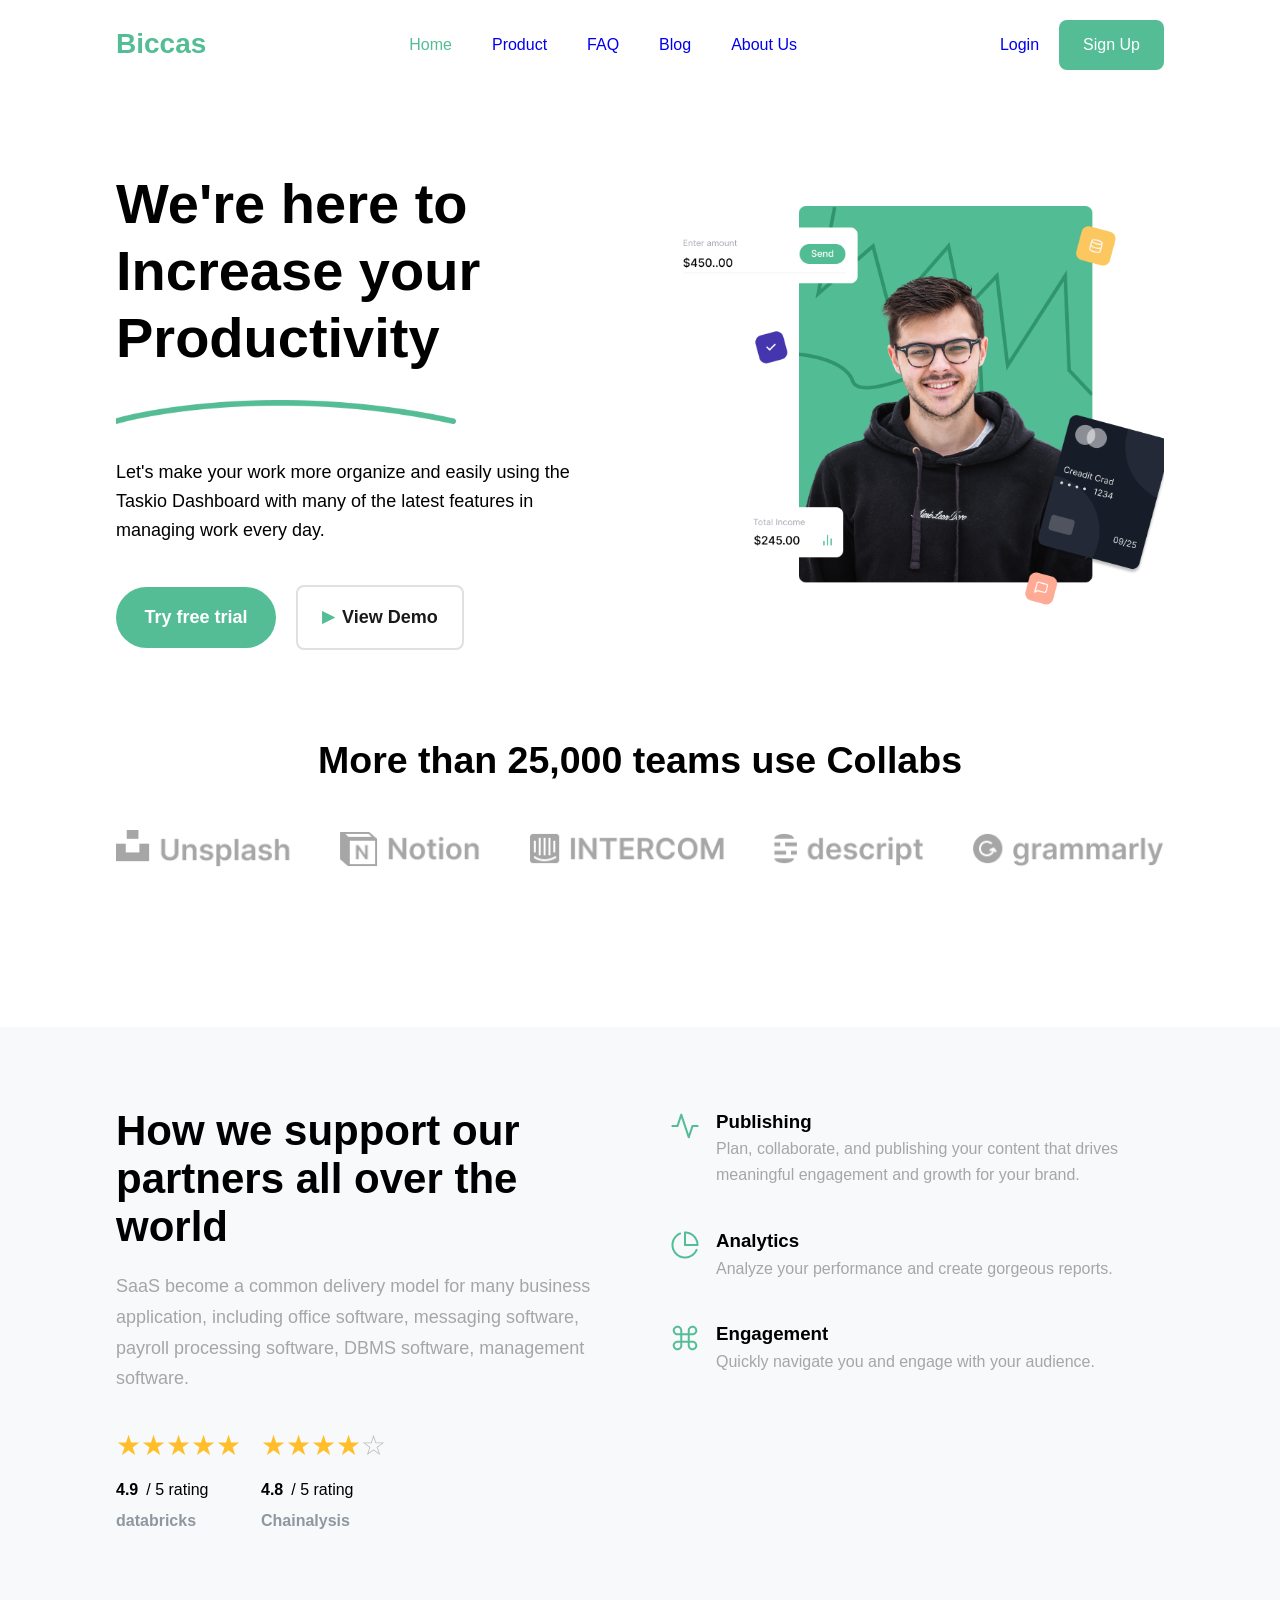
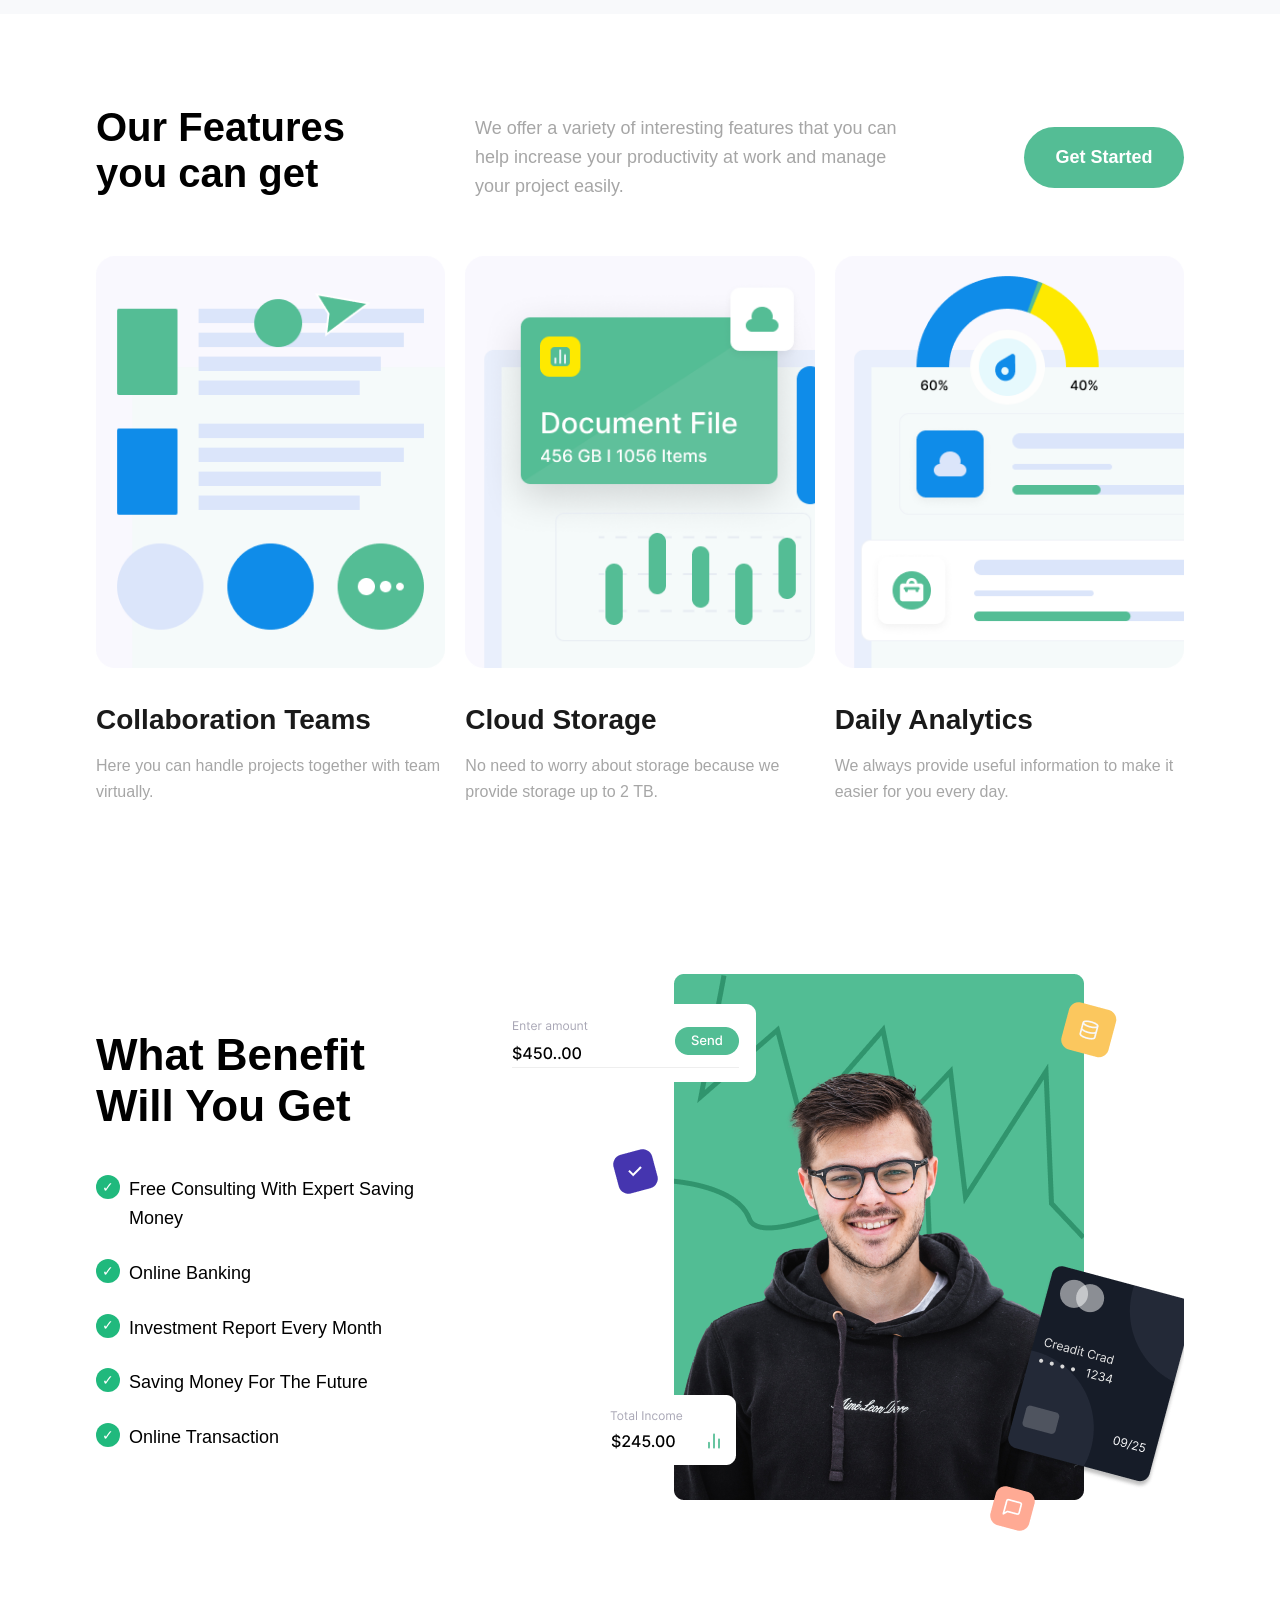
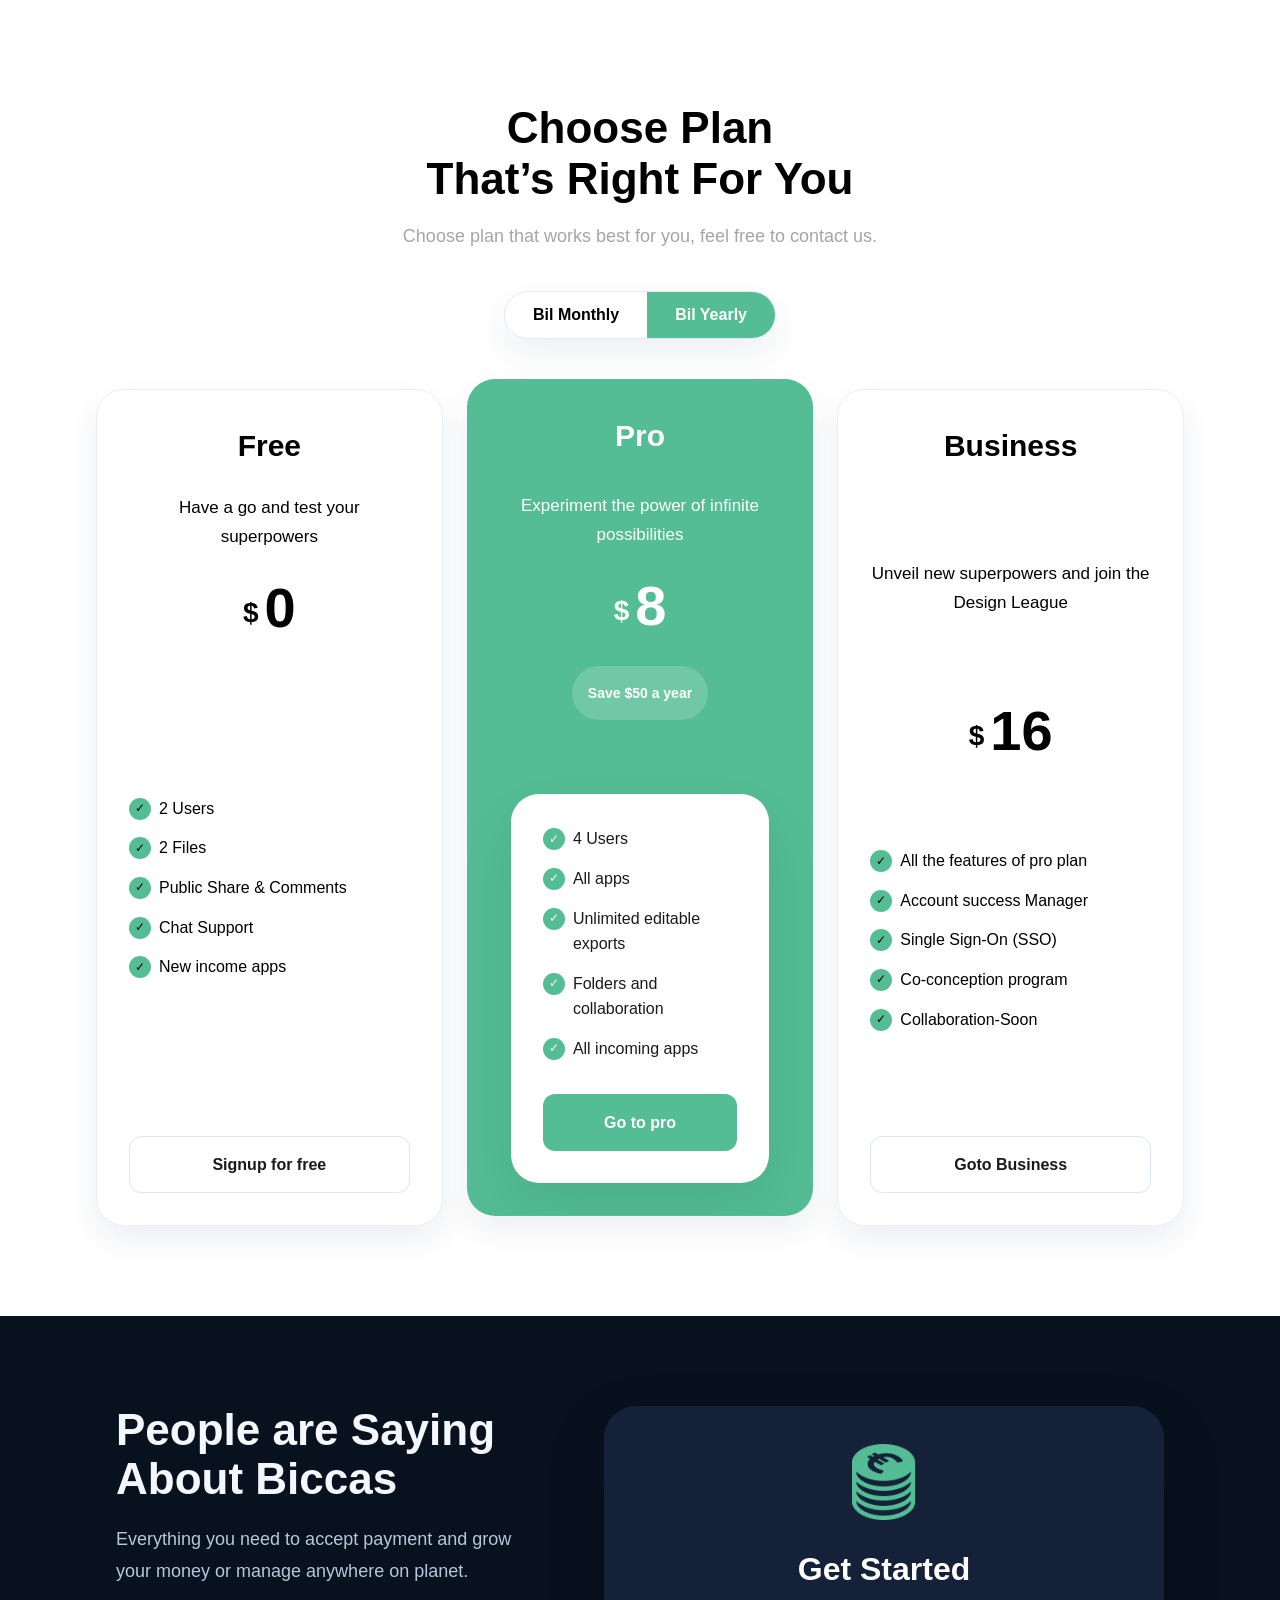
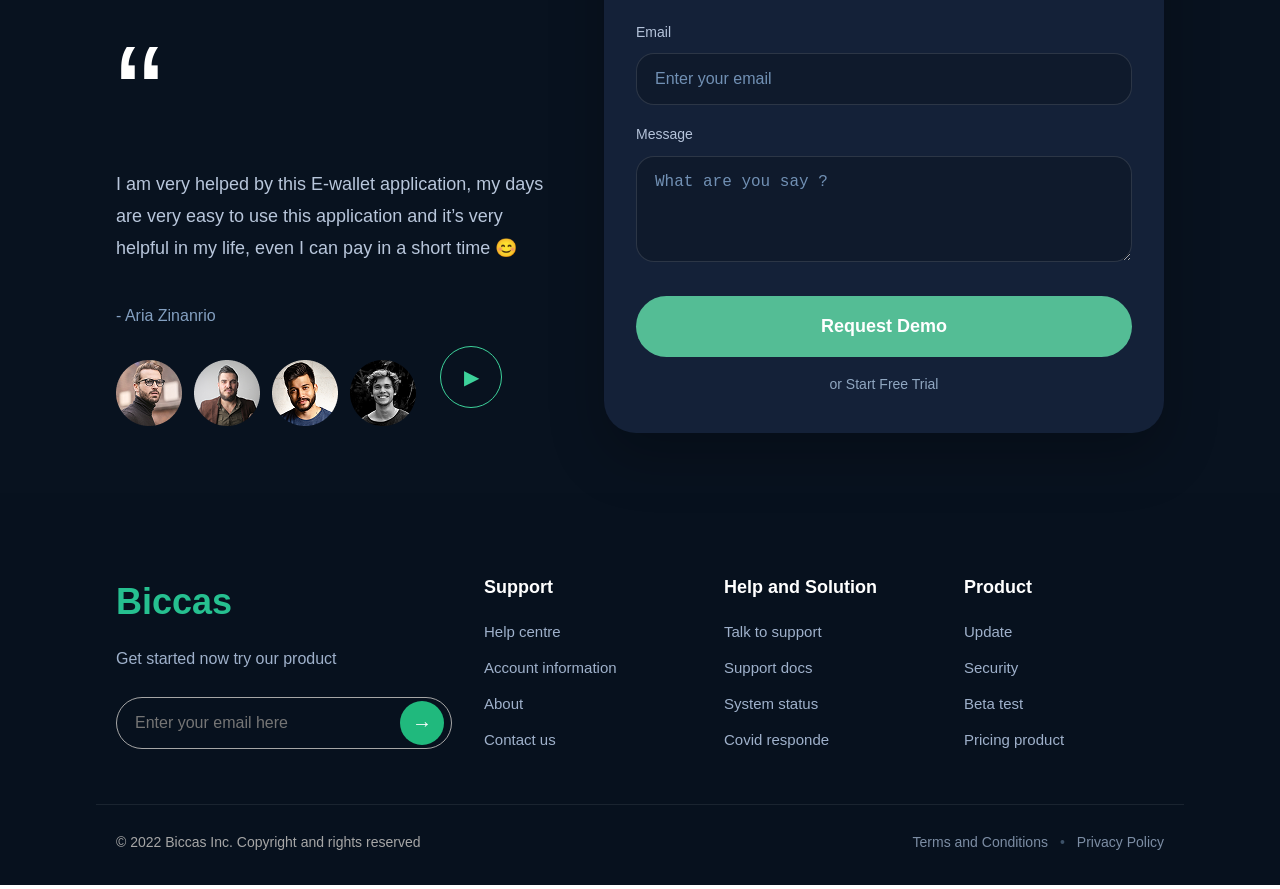
==== commit cf73181d: "fix: pricing & footer sections" ====
--- a/day2/index.html
+++ b/day2/index.html
@@ -189,43 +189,51 @@
         </div> -->
     </section>
 
-    <section class="pricing">
-        <div class="container">
-            <div class="pricing-head">
-                <h2>Choose Plan That’s Right For You</h2>
-                <p>Choose plan that works best for you, feel free to contact us.</p>
-            </div>
-
-            <div class="pricing-toggle">
-                <button class="toggle-btn active" type="button">Bil Monthly</button>
-                <button class="toggle-btn" type="button">Bil Yearly</button>
-            </div>
-
-            <div class="pricing-grid">
-                <article class="plan-card">
+    <section class="pricing container">
+        <div class="pricing-head">
+            <h2>Choose Plan <br> That’s Right For You</h2>
+            <p>Choose plan that works best for you, feel free to contact us.</p>
+        </div>
+
+        <div class="pricing-toggle">
+            <button class="toggle-btn" type="button">Bil Monthly</button>
+            <button class="toggle-btn active" type="button">Bil Yearly</button>
+        </div>
+
+        <div class="pricing-grid">
+            <article class="plan-card">
+                <div>
                     <div class="plan-type">Free</div>
+                    <p>Have a go and test your superpowers</p>
+
                     <div class="plan-price">
                         <span class="currency">$</span>
                         <span class="amount">0</span>
                     </div>
-                    <p class="plan-description">Have a go and test your superpowers</p>
-                    <ul class="plan-list">
-                        <li>2 Users</li>
-                        <li>2 Files</li>
-                        <li>Public Share & Comments</li>
-                        <li>Chat Support</li>
-                        <li>New income apps</li>
-                    </ul>
-                    <a href="#" class="btn-plan">Signup for free</a>
-                </article>
-
-                <article class="plan-card featured">
-                    <div class="plan-type">Pro</div>
-                    <div class="plan-price">
-                        <span class="currency">$</span>
-                        <span class="amount">8</span>
-                    </div>
-                    <p class="plan-description">Experiment the power of infinite possibilities</p>
+                </div>
+                
+                <ul class="plan-list">
+                    <li>2 Users</li>
+                    <li>2 Files</li>
+                    <li>Public Share & Comments</li>
+                    <li>Chat Support</li>
+                    <li>New income apps</li>
+                </ul>
+                <a href="#" class="btn-plan">Signup for free</a>
+            </article>
+
+            <article class="plan-card featured">
+                <div class="plan-type">Pro</div>
+                <p>Experiment the power of infinite possibilities</p>
+
+                <div class="plan-price">
+                    <span class="currency">$</span>
+                    <span class="amount">8</span>
+                </div>
+
+                <span class="plan-badge">Save $50 a year</span>
+
+                <div class="plan-details">
                     <ul class="plan-list">
                         <li>4 Users</li>
                         <li>All apps</li>
@@ -233,46 +241,47 @@
                         <li>Folders and collaboration</li>
                         <li>All incoming apps</li>
                     </ul>
+                    
                     <a href="#" class="btn-plan btn-plan-solid">Go to pro</a>
-                    <span class="plan-badge">Save $50 a year</span>
-                </article>
-
-                <article class="plan-card">
-                    <div class="plan-type">Business</div>
-                    <div class="plan-price">
-                        <span class="currency">$</span>
-                        <span class="amount">16</span>
-                    </div>
-                    <p class="plan-description">Unveil new superpowers and join the Design League</p>
-                    <ul class="plan-list">
-                        <li>All the features of pro plan</li>
-                        <li>Account success Manager</li>
-                        <li>Single Sign-On (SSO)</li>
-                        <li>Co-conception program</li>
-                        <li>Collaboration-Soon</li>
-                    </ul>
-                    <a href="#" class="btn-plan">Goto Business</a>
-                </article>
-            </div>
+                </div>
+                
+            </article>
+
+            <article class="plan-card">
+                <div class="plan-type">Business</div>
+                <p>Unveil new superpowers and join the Design League</p>
+                <div class="plan-price">
+                    <span class="currency">$</span>
+                    <span class="amount">16</span>
+                </div>
+                <ul class="plan-list">
+                    <li>All the features of pro plan</li>
+                    <li>Account success Manager</li>
+                    <li>Single Sign-On (SSO)</li>
+                    <li>Co-conception program</li>
+                    <li>Collaboration-Soon</li>
+                </ul>
+                <a href="#" class="btn-plan">Goto Business</a>
+            </article>
         </div>
     </section>
 
     <section class="testimonial">
         <div class="container testimonial-wrap">
             <div class="testimonial-copy">
-                <h2>People are Saying About DoWhith</h2>
+                <h2>People are Saying About Biccas</h2>
+                
                 <p>Everything you need to accept payment and grow your money or manage anywhere on planet.</p>
-                <div class="testimonial-card">
-                    <div class="quote-icon">“</div>
-                    <p>I am very helped by this E-wallet application, my days are very easy to use this application and it’s very helpful in my life, even I can pay in a short time 😊</p>
-                    <span class="testimonial-author">_ Aria Zinanrio</span>
-                </div>
+                <div class="quote-icon">“</div>
+                <p>I am very helped by this E-wallet application, my days are very easy to use this application and it’s very helpful in my life, even I can pay in a short time 😊</p>
+                
+                <span class="testimonial-author">- Aria Zinanrio</span>
                 <div class="testimonial-meta">
                     <div class="avatar-list">
-                        <div class="avatar">A</div>
-                        <div class="avatar">B</div>
-                        <div class="avatar">C</div>
-                        <div class="avatar">D</div>
+                        <img src="images/profile-1.png" alt="Profile Image">
+                        <img src="images/profile-2.png" alt="Profile Image">
+                        <img src="images/profile-3.png" alt="Profile Image">
+                        <img src="images/profile-4.png" alt="Profile image">
                     </div>
                     <button class="play-circle" type="button">▶</button>
                 </div>
@@ -305,6 +314,7 @@
                     <button type="submit">→</button>
                 </form>
             </div>
+            
             <div class="footer-links">
                 <div>
                     <h4>Support</h4>
@@ -329,7 +339,7 @@
                 </div>
             </div>
         </div>
-        <div class="footer-bottom">
+        <div class="footer-bottom container">
             <p>© 2022 Biccas Inc. Copyright and rights reserved</p>
             <div class="footer-policy">
                 <a href="#">Terms and Conditions</a>
--- a/day2/styles.css
+++ b/day2/styles.css
@@ -400,7 +400,6 @@
 
 .pricing {
     padding: 90px 0;
-    background: linear-gradient(180deg, #f9fcfb 0%, #ffffff 100%);
 }
 
 .pricing-head {
@@ -414,22 +413,23 @@
     font-weight: 700;
     line-height: 1.15;
     margin-bottom: 16px;
+    text-align: center;
 }
 
 .pricing-head p {
-    
     font-size: 18px;
     line-height: 1.7;
 }
 
 .pricing-toggle {
-    display: inline-flex;
-    background: #ffffff;
+    display: flex;
+    justify-content: center;
     border: 1px solid #e5e9f1;
     border-radius: 999px;
     overflow: hidden;
     box-shadow: 0 14px 35px rgba(17, 67, 86, 0.08);
     margin: 0 auto 50px;
+    width: fit-content;
 }
 
 .toggle-btn {
@@ -466,24 +466,58 @@
     justify-content: space-between;
 }
 
+.plan-type {
+    font-size: 30px;
+    font-weight: 700;
+    margin-bottom: 24px;
+    text-align: center;
+}
+
+.plan-price {
+    display: flex;
+    align-items: flex-end;
+    justify-content: center;
+    gap: 6px;
+    margin-bottom: 18px;
+    width: 100%;
+}
+
+.plan-card > div { margin-bottom: 2rem; }
+
 .plan-card.featured {
     background: var(--green);
     color: #ffffff;
     border-color: transparent;
     transform: translateY(-10px);
-}
-
-.plan-type {
-    font-size: 20px;
-    font-weight: 700;
-    margin-bottom: 24px;
-}
-
-.plan-price {
-    display: flex;
-    align-items: flex-end;
-    gap: 6px;
-    margin-bottom: 18px;
+    position: relative;
+    overflow: hidden;
+}
+
+.plan-card.featured .plan-details {
+    background: #ffffff;
+    padding: 32px;
+    border-radius: 28px;
+    margin: 34px auto 0;
+    color: #1a1a1a;
+    box-shadow: 0 26px 60px rgba(15, 86, 63, 0.12);
+    max-width: 92%;
+}
+
+.plan-card.featured .plan-details .plan-list li:before {
+    background: var(--green);
+    color: #ffffff;
+}
+
+.plan-card.featured .btn-plan {
+    color: var(--green);
+    border-color: transparent;
+    width: 100%;
+}
+
+.plan-card.featured .btn-plan.btn-plan-solid {
+    background: var(--green);
+    color: #ffffff;
+    border-color: transparent;
 }
 
 .currency {
@@ -497,11 +531,12 @@
     line-height: 1;
 }
 
-.plan-description {
+.plan-card p {
     font-size: 17px;
     margin-bottom: 28px;
     color: inherit;
     line-height: 1.7;
+    text-align: center;
 }
 
 .plan-list {
@@ -528,8 +563,7 @@
     border-radius: 50%;
     display: grid;
     place-items: center;
-    background: rgba(0, 178, 7, 0.15);
-    color: var(--green);
+    background-color: var(--green);
     font-size: 12px;
 }
 
@@ -537,6 +571,13 @@
     background: rgba(255, 255, 255, 0.2);
     color: #ffffff;
 }
+
+/* .featured .pro {
+    background-color: white;
+    color: black;
+    border-radius: 18px;
+    padding: 20px 0;
+} */
 
 .btn-plan {
     display: inline-flex;
@@ -568,49 +609,15 @@
 
 .plan-badge {
     display: inline-flex;
-    margin-top: 16px;
-    padding: 10px 18px;
+    margin: 0 auto 40px;
+    text-align: center;
+    padding: 16px;
     border-radius: 999px;
     background: rgba(255, 255, 255, 0.16);
     color: #ffffff;
     font-size: 14px;
     font-weight: 600;
 }
-
-@media (max-width: 1024px) {
-    .pricing-grid {
-        grid-template-columns: 1fr;
-    }
-
-    .pricing-toggle {
-        width: 100%;
-    }
-}
-
-@media (max-width: 768px) {
-    .pricing-head h2 {
-        font-size: 32px;
-    }
-
-    .pricing-toggle {
-        flex-wrap: wrap;
-    }
-
-    .toggle-btn {
-        flex: 1;
-        width: 100%;
-        text-align: center;
-    }
-
-    .pricing-grid {
-        gap: 20px;
-    }
-
-    .plan-card {
-        padding: 28px;
-    }
-}
-
 .chip {
     position: absolute;
     background: #ffffff;
@@ -700,11 +707,12 @@
     display: flex;
     gap: 60px;
     align-items: flex-start;
+    justify-content: space-between;
 }
 
 .testimonial-copy {
     flex: 1;
-    max-width: 640px;
+    width: 50%;
 }
 
 .testimonial-copy h2 {
@@ -722,19 +730,10 @@
     margin-bottom: 38px;
 }
 
-.testimonial-card {
-    background: rgba(255, 255, 255, 0.04);
-    border: 1px solid rgba(255, 255, 255, 0.08);
-    border-radius: 24px;
-    padding: 32px;
-    margin-bottom: 28px;
-}
-
 .quote-icon {
-    font-size: 72px;
+    font-size: 142px;
     line-height: 1;
-    color: #3dd29b;
-    margin-bottom: 24px;
+    color: white;
 }
 
 .testimonial-card p {
@@ -759,19 +758,7 @@
 .avatar-list {
     display: flex;
     gap: 12px;
-}
-
-.avatar {
-    width: 52px;
-    height: 52px;
-    border-radius: 50%;
-    background: linear-gradient(135deg, #102c45 0%, #173852 100%);
-    display: grid;
-    place-items: center;
-    color: #ffffff;
-    font-weight: 700;
-    font-size: 16px;
-    border: 2px solid rgba(255, 255, 255, 0.08);
+    margin-top: 2rem;
 }
 
 .play-circle {
@@ -792,7 +779,9 @@
 }
 
 .get-started-card {
-    flex: 0 0 420px;
+    flex: 0 0 560px;
+    width: 100%;
+    max-width: 560px;
     background: #142138;
     border-radius: 32px;
     padding: 38px 32px;
@@ -802,13 +791,14 @@
 .get-started-icon {
     width: 64px;
     display: block;
-    margin-bottom: 24px;
+    margin: 0 auto 24px;
 }
 
 .get-started-card h3 {
     font-size: 32px;
     margin-bottom: 26px;
     color: #ffffff;
+    text-align: center;
 }
 
 .form-label {
@@ -856,14 +846,14 @@
 }
 
 .footer-grid {
-    display: grid;
+    display: flex;
     grid-template-columns: 1.5fr repeat(3, 1fr);
     gap: 32px;
     align-items: start;
 }
 
 .footer-brand {
-    max-width: 360px;
+   width: 60%;
 }
 
 .footer-logo {
@@ -881,35 +871,46 @@
 }
 
 .footer-subscribe {
-    display: flex;
-    gap: 10px;
-    flex-wrap: wrap;
+    position: relative;
+    width: 100%;
+    max-width: 360px;
 }
 
 .footer-subscribe input {
-    flex: 1 1 220px;
-    min-width: 0;
-    padding: 16px 18px;
+    width: 100%;
+    padding: 16px 60px 16px 18px;
     border-radius: 999px;
-    border: 1px solid rgba(255, 255, 255, 0.12);
+    border: 1px solid #A6A6A6;
     background: transparent;
-    color: #ffffff;
-    font-size: 16px;
-}
-
-.footer-subscribe input::placeholder {
-    color: #7b8aa3;
+    color: #A6A6A6;
+    font-size: 16px;
 }
 
 .footer-subscribe button {
-    min-width: 72px;
+    position: absolute;
+    right: 8px;
+    top: 50%;
+    transform: translateY(-50%);
+    width: 44px;
+    height: 44px;
     border: none;
-    border-radius: 999px;
-    padding: 16px 20px;
+    border-radius: 50%;
     background: #20b97d;
     color: #ffffff;
-    font-size: 18px;
+    font-size: 20px;
     cursor: pointer;
+}
+
+.footer-links {
+    display: flex;
+    gap: 40px;
+    align-items: flex-start;
+    justify-content: flex-end;
+    flex: 1;
+}
+
+.footer-links > div {
+    min-width: 200px;
 }
 
 .footer-links h4 {
@@ -956,43 +957,4 @@
     color: #3c5168;
 }
 
-@media (max-width: 1024px) {
-    .testimonial-wrap,
-    .footer-grid {
-        display: block;
-    }
-
-    .get-started-card {
-        max-width: 100%;
-    }
-
-    .footer-subscribe {
-        flex-direction: column;
-    }
-}
-
-@media (max-width: 768px) {
-    .testimonial-wrap {
-        flex-direction: column;
-        gap: 40px;
-    }
-
-    .testimonial-copy h2 {
-        font-size: 32px;
-    }
-
-    .testimonial-copy p,
-    .testimonial-card p {
-        font-size: 16px;
-    }
-
-    .footer-grid {
-        gap: 24px;
-    }
-
-    .footer-bottom {
-        flex-direction: column;
-        align-items: flex-start;
-    }
-}
-
+
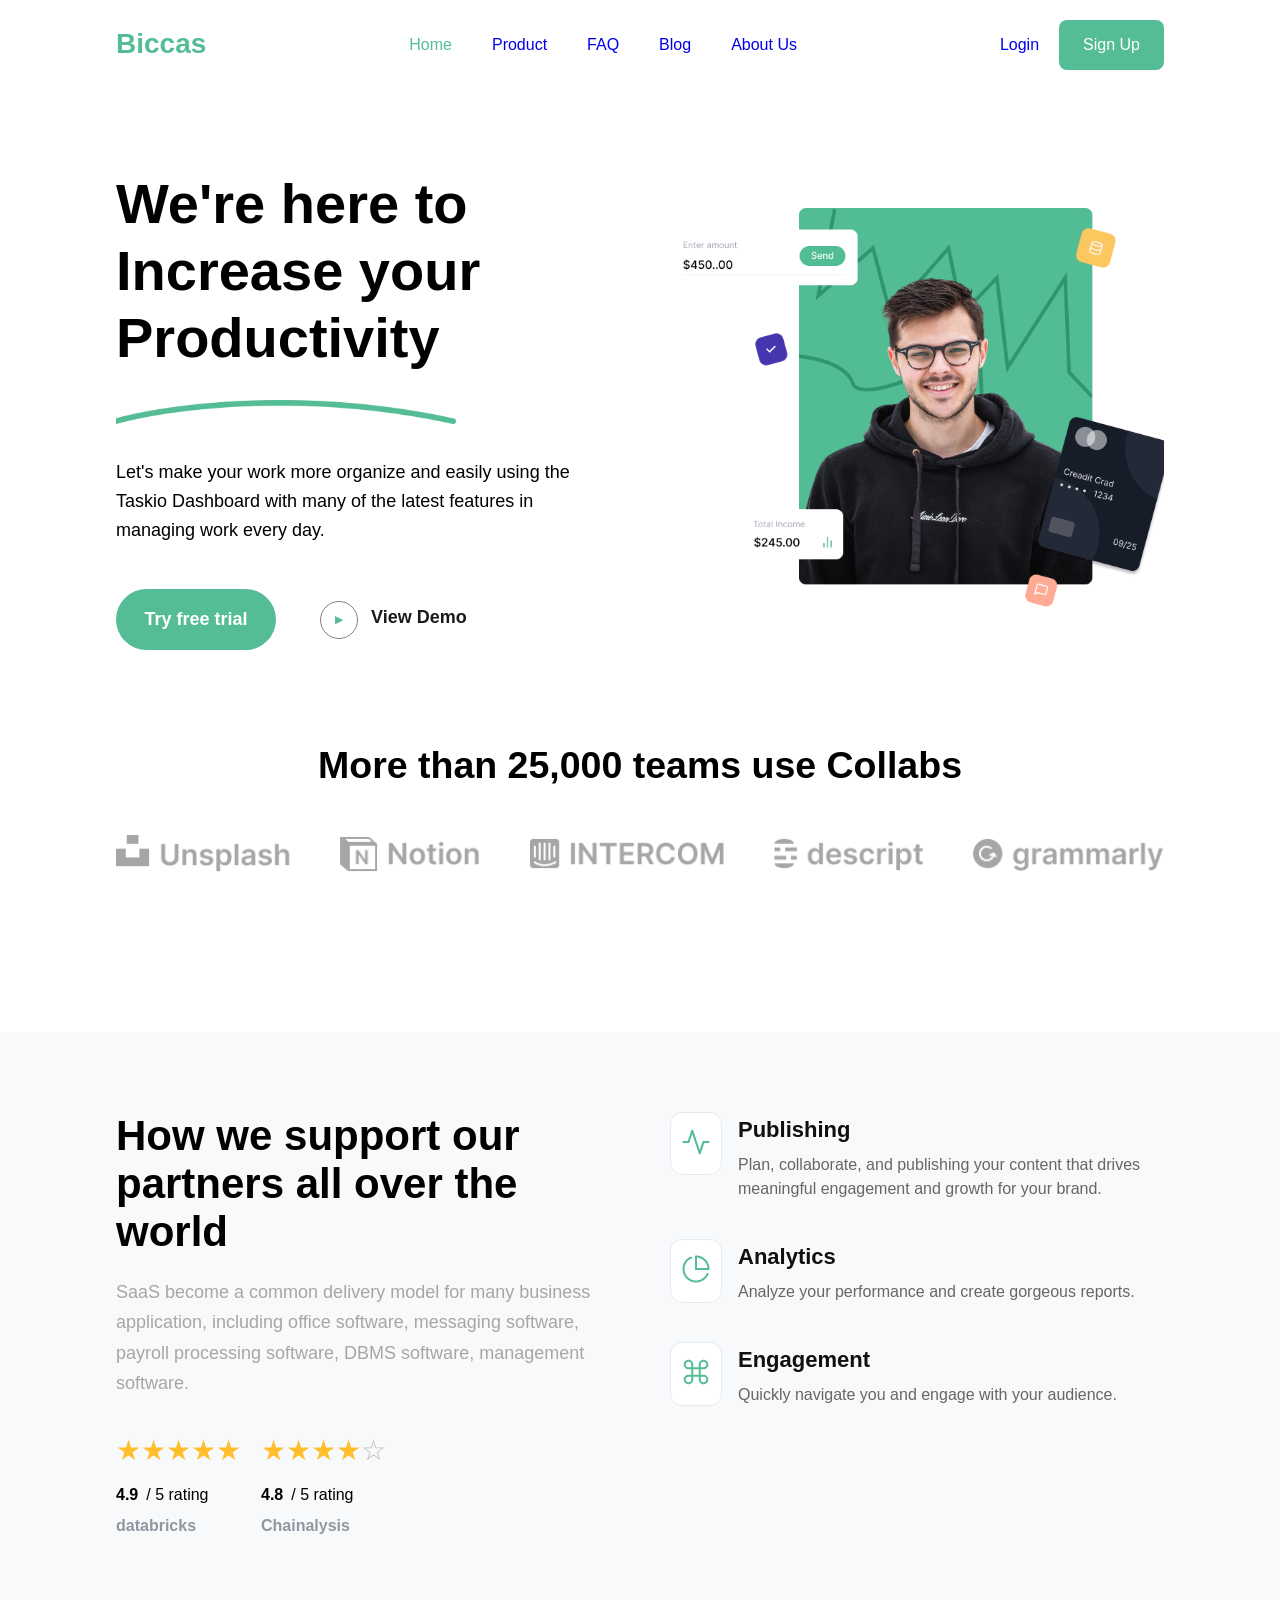
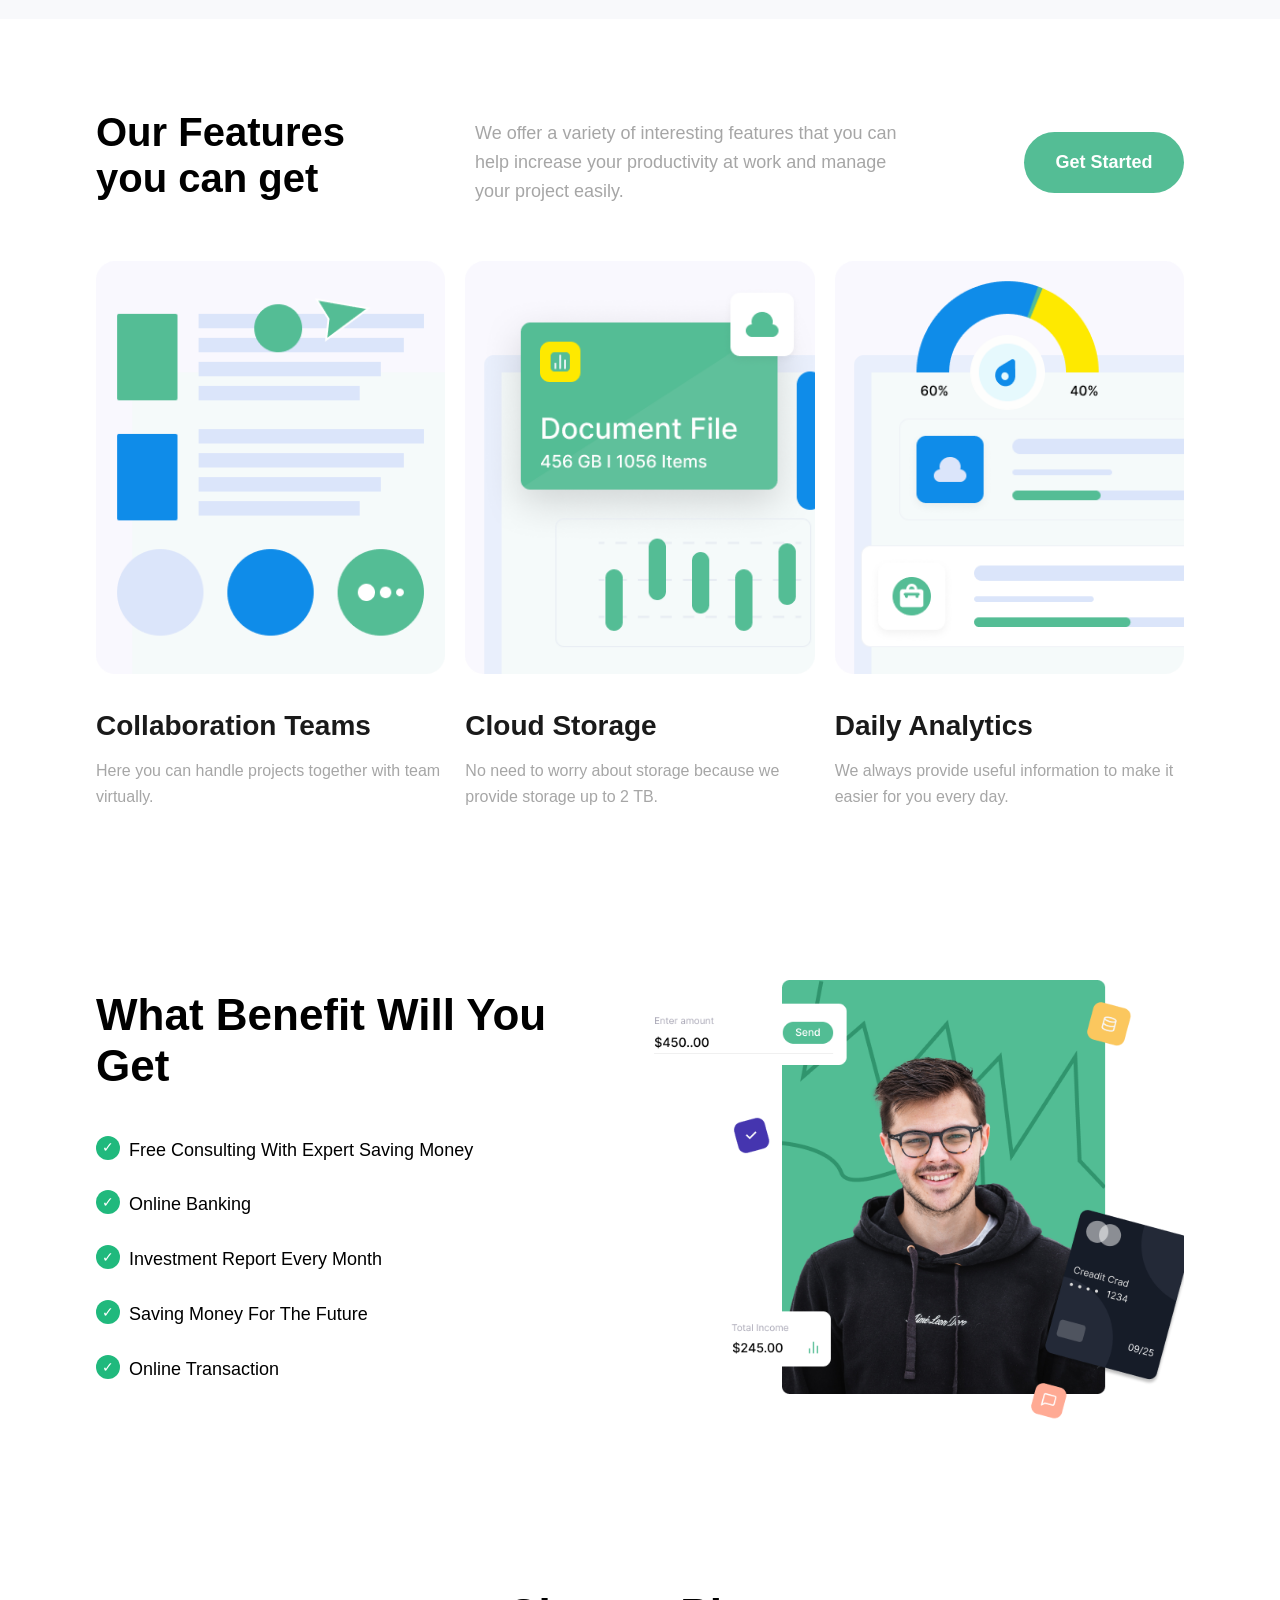
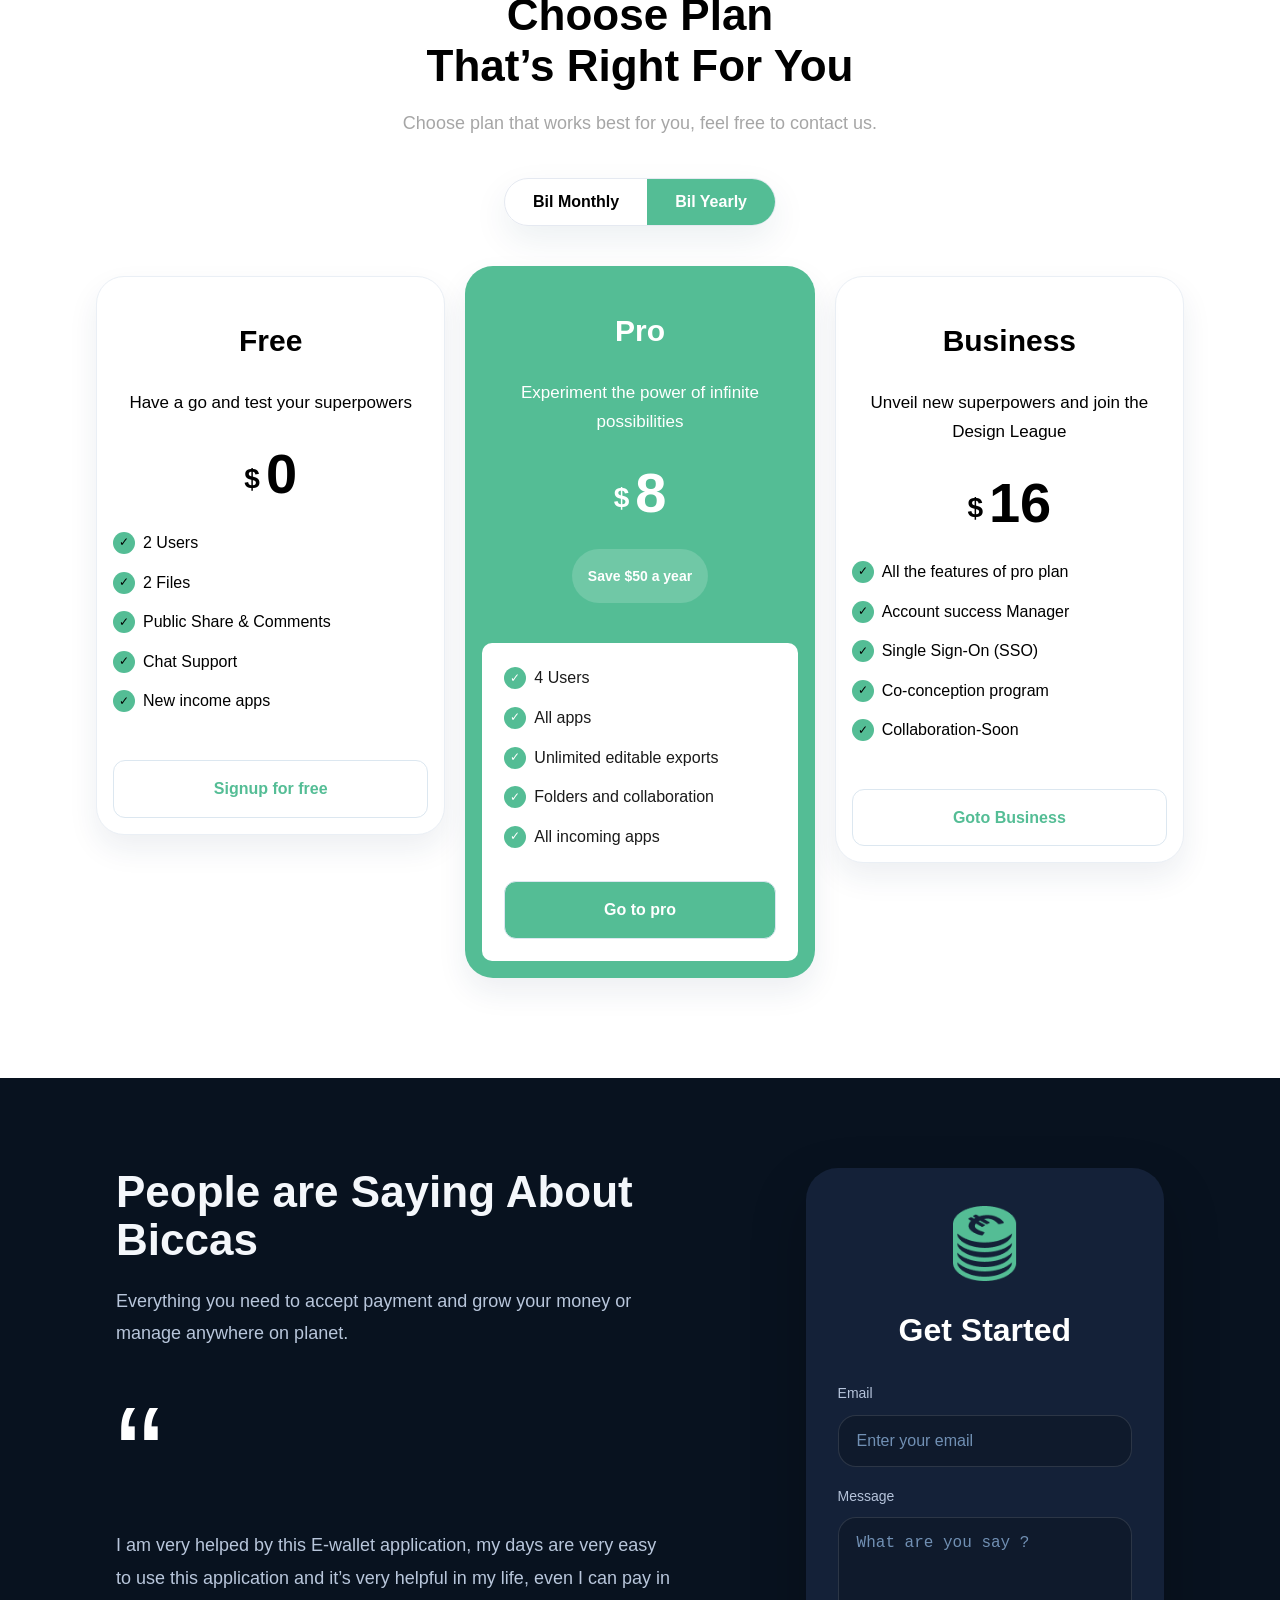
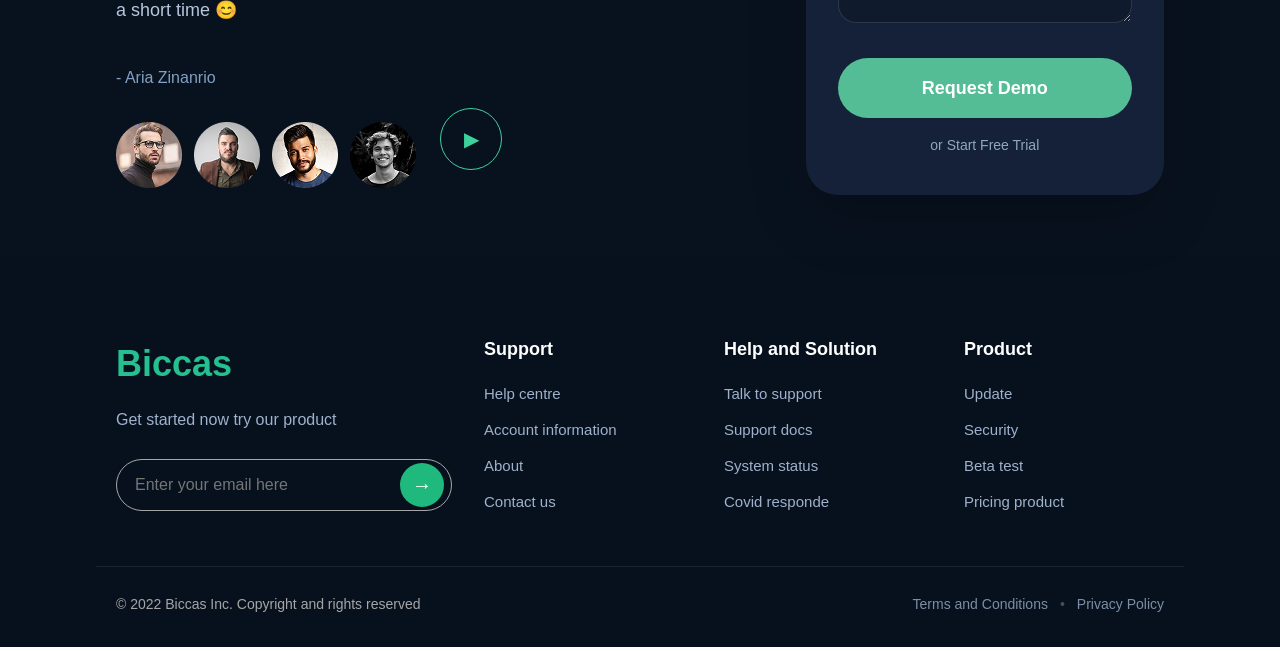
==== commit ef2597ef: "cleanup" ====
--- a/day2/index.html
+++ b/day2/index.html
@@ -88,7 +88,7 @@
                     </div>
                 </div>
                 <div class="support-right">
-                    <div>
+                    <div class="feature-item">
                         <div>
                             <img src="images/publishing.png" alt="Publishing icon" class="feature-icon">
                         </div>
@@ -99,7 +99,7 @@
                         </div>
                     </div>
 
-                    <div>
+                    <div  class="feature-item">
                         <div>
                             <img src="images/analytics.png" alt="Analytics icon" class="feature-icon">
                         </div>
@@ -109,7 +109,7 @@
                         </div>
                     </div>
                     
-                    <div>
+                    <div class="feature-item">
                         <div>
                             <img src="images/engagement.png" alt="Engagement icon" class="feature-icon">
                         </div>
@@ -242,7 +242,7 @@
                         <li>All incoming apps</li>
                     </ul>
                     
-                    <a href="#" class="btn-plan btn-plan-solid">Go to pro</a>
+                    <a href="#" class="btn-plan">Go to pro</a>
                 </div>
                 
             </article>
--- a/day2/styles.css
+++ b/day2/styles.css
@@ -153,16 +153,16 @@
 }
 
 .btn-secondary {
-    display: inline-flex;
+    /* display: inline-flex; */
     align-items: center;
     gap: 8px;
     padding: 16px 24px;
     background: transparent;
     color: #1a1a1a;
     text-decoration: none;
-    border: 2px solid #e0e0e0;
     border-radius: 8px;
     font-size: 18px;
+    border-radius: 50px;
     font-weight: 600;
     transition: all 0.3s ease;
 }
@@ -173,8 +173,15 @@
 }
 
 .play-icon {
-    font-size: 16px;
+    display: inline-block;
+    font-size: 10px;
     color: var(--green);
+    border: 0.8px solid grey;
+    border-radius: 50%;
+    padding: 10px;
+    text-align: center;
+    margin-right: 8px;
+    width: 38px;
 }
 
 .hero-right {
@@ -280,6 +287,20 @@
     align-items: flex-start;
     margin-bottom: 38px;
 }
+
+.feature-item div:first-child {
+    background: #ffffff;
+    border: 1px solid #e5e9f1;
+    border-radius: 12px;
+    padding: 10px;
+}
+
+.feature-icon {
+    width: 30px;
+    object-fit: contain;
+    margin-top: 4px;
+}
+
 
 .features {
     padding: 90px 0;
@@ -326,23 +347,6 @@
     font-size: 28px;
     margin: 10px 0;
     color: #1a1a1a;
-}
-
-.feature-item div:first-child {
-    background: #ffffff;
-    border: 1px solid #e5e9f1;
-    border-radius: 12px;
-    padding: 10px;
-}
-
-.feature-item p {
-    display: block;
-}
-
-.feature-icon {
-    width: 30px;
-    object-fit: contain;
-    margin-top: 4px;
 }
 
 .benefits {
@@ -391,6 +395,10 @@
     font-size: 14px;
 }
 
+.benefits img {
+    width: 50%;
+}
+
 /* .benefits-image-wrap {
     position: relative;
     border-radius: 24px;
@@ -451,25 +459,25 @@
 .pricing-grid {
     display: grid;
     grid-template-columns: repeat(3, minmax(0, 1fr));
-    gap: 24px;
-    align-items: stretch;
+    gap: 20px;
 }
 
 .plan-card {
     background: #ffffff;
     border: 1px solid #eaeff5;
     border-radius: 28px;
-    padding: 32px;
+    padding: 16px;
     box-shadow: 0 14px 30px rgba(31, 55, 89, 0.08);
     display: flex;
     flex-direction: column;
-    justify-content: space-between;
+    /* justify-content: space-between; */
+    height: fit-content;
 }
 
 .plan-type {
     font-size: 30px;
     font-weight: 700;
-    margin-bottom: 24px;
+    margin: 24px 0;
     text-align: center;
 }
 
@@ -478,13 +486,13 @@
     align-items: flex-end;
     justify-content: center;
     gap: 6px;
-    margin-bottom: 18px;
+    margin-bottom: 28px;
     width: 100%;
 }
 
-.plan-card > div { margin-bottom: 2rem; }
-
-.plan-card.featured {
+.plan-list + a { color: var(--green) }
+
+.featured {
     background: var(--green);
     color: #ffffff;
     border-color: transparent;
@@ -493,31 +501,15 @@
     overflow: hidden;
 }
 
-.plan-card.featured .plan-details {
+.featured .plan-details {
     background: #ffffff;
-    padding: 32px;
-    border-radius: 28px;
-    margin: 34px auto 0;
+    padding: 22px;
+    border-radius: 10px;
     color: #1a1a1a;
-    box-shadow: 0 26px 60px rgba(15, 86, 63, 0.12);
-    max-width: 92%;
-}
-
-.plan-card.featured .plan-details .plan-list li:before {
+}
+
+.featured .plan-details .plan-list li:before {
     background: var(--green);
-    color: #ffffff;
-}
-
-.plan-card.featured .btn-plan {
-    color: var(--green);
-    border-color: transparent;
-    width: 100%;
-}
-
-.plan-card.featured .btn-plan.btn-plan-solid {
-    background: var(--green);
-    color: #ffffff;
-    border-color: transparent;
 }
 
 .currency {
@@ -567,17 +559,10 @@
     font-size: 12px;
 }
 
-.plan-card.featured .plan-list li:before {
+.featured .plan-list li:before {
     background: rgba(255, 255, 255, 0.2);
     color: #ffffff;
 }
-
-/* .featured .pro {
-    background-color: white;
-    color: black;
-    border-radius: 18px;
-    padding: 20px 0;
-} */
 
 .btn-plan {
     display: inline-flex;
@@ -586,26 +571,23 @@
     border-radius: 12px;
     border: 1px solid #dce7f0;
     text-decoration: none;
-    color: #1a1a1a;
     background: #ffffff;
-    font-weight: 600;
+    font-weight: 700;
     transition: transform 0.2s ease, background-color 0.2s ease;
-}
-
-.btn-plan:hover {
-    transform: translateY(-2px);
-}
-
-.btn-plan-solid {
-    background: #ffffff;
+    width: 100%;
+
+}
+
+.featured .btn-plan, .plan-list + a:hover {
+    background: var(--green);
+    color: #ffffff;
+}
+
+.featured a:hover {
     color: var(--green);
-}
-
-.plan-card.featured .btn-plan {
-    background: #ffffff;
-    color: var(--green);
-    border-color: transparent;
-}
+    background-color: white;
+}
+
 
 .plan-badge {
     display: inline-flex;
@@ -711,8 +693,6 @@
 }
 
 .testimonial-copy {
-    flex: 1;
-    width: 50%;
 }
 
 .testimonial-copy h2 {
@@ -779,9 +759,7 @@
 }
 
 .get-started-card {
-    flex: 0 0 560px;
-    width: 100%;
-    max-width: 560px;
+    /* flex: 0 0 560px; */
     background: #142138;
     border-radius: 32px;
     padding: 38px 32px;
